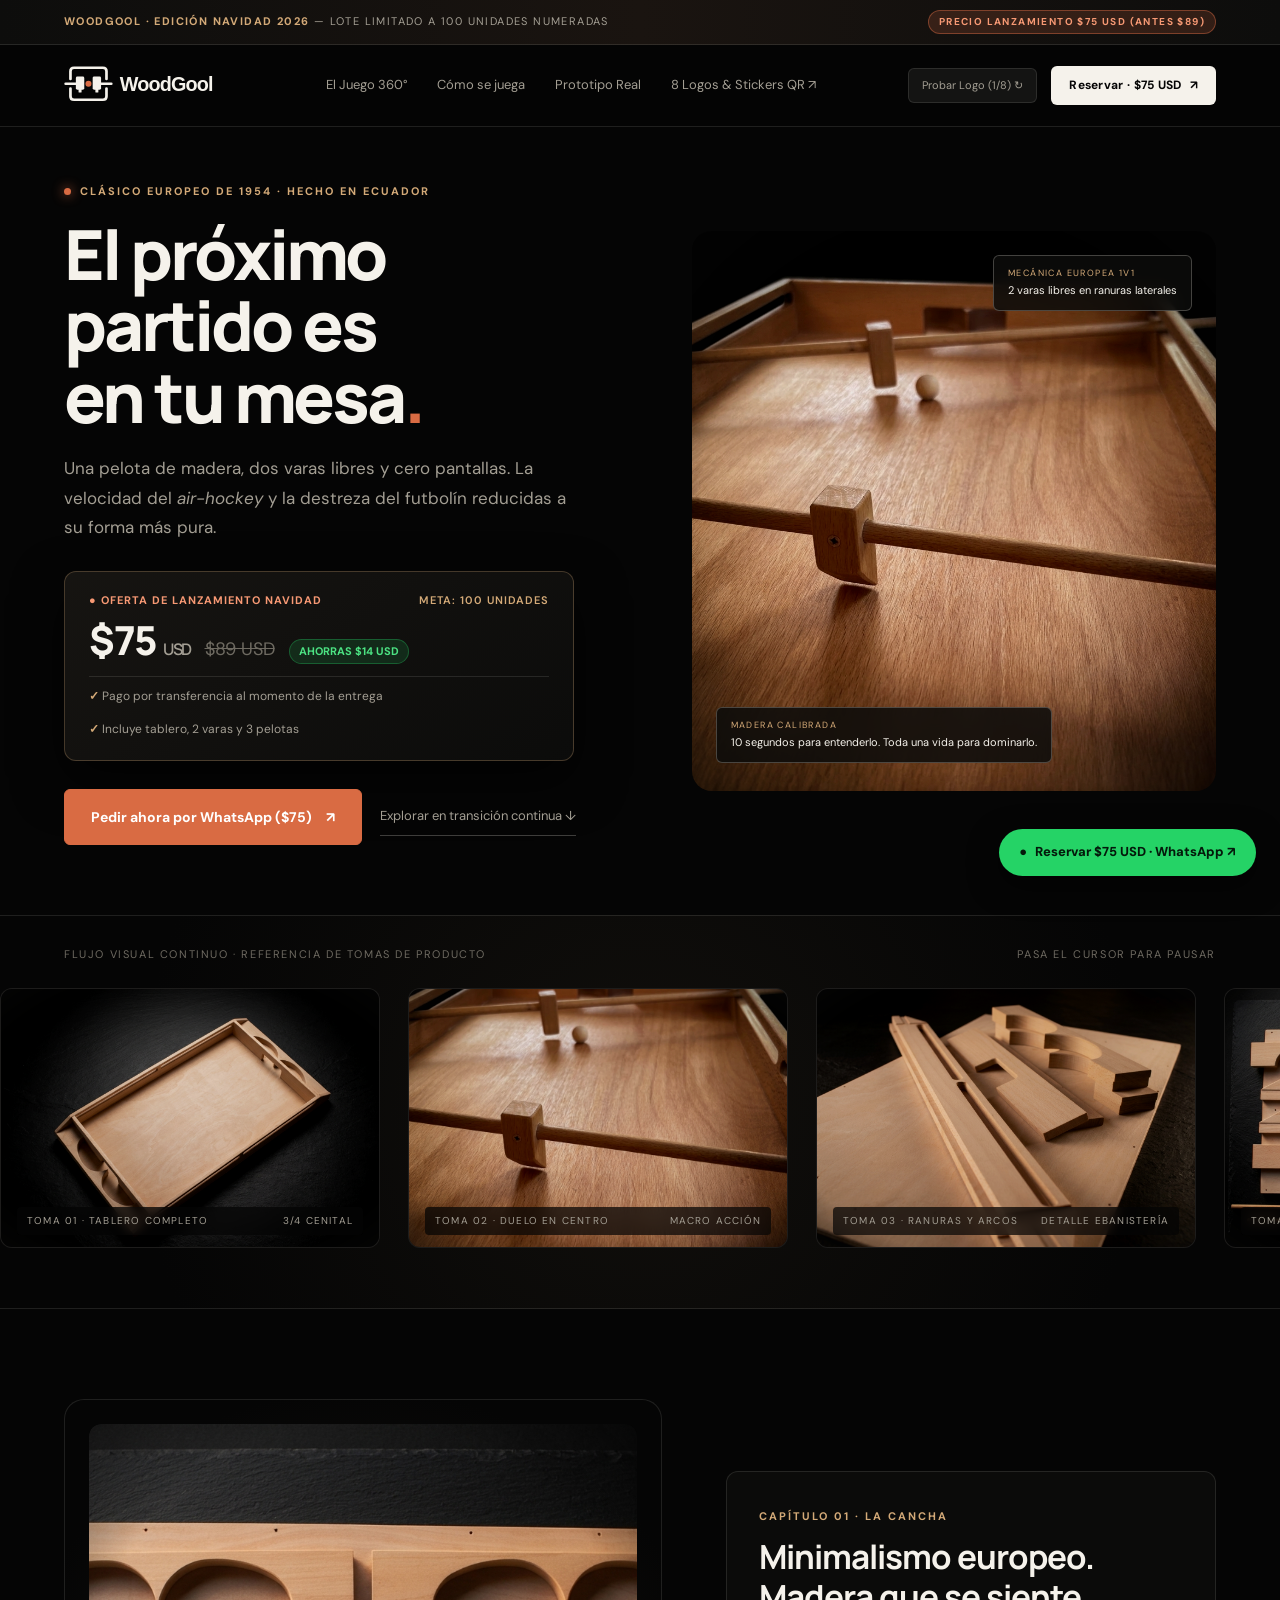
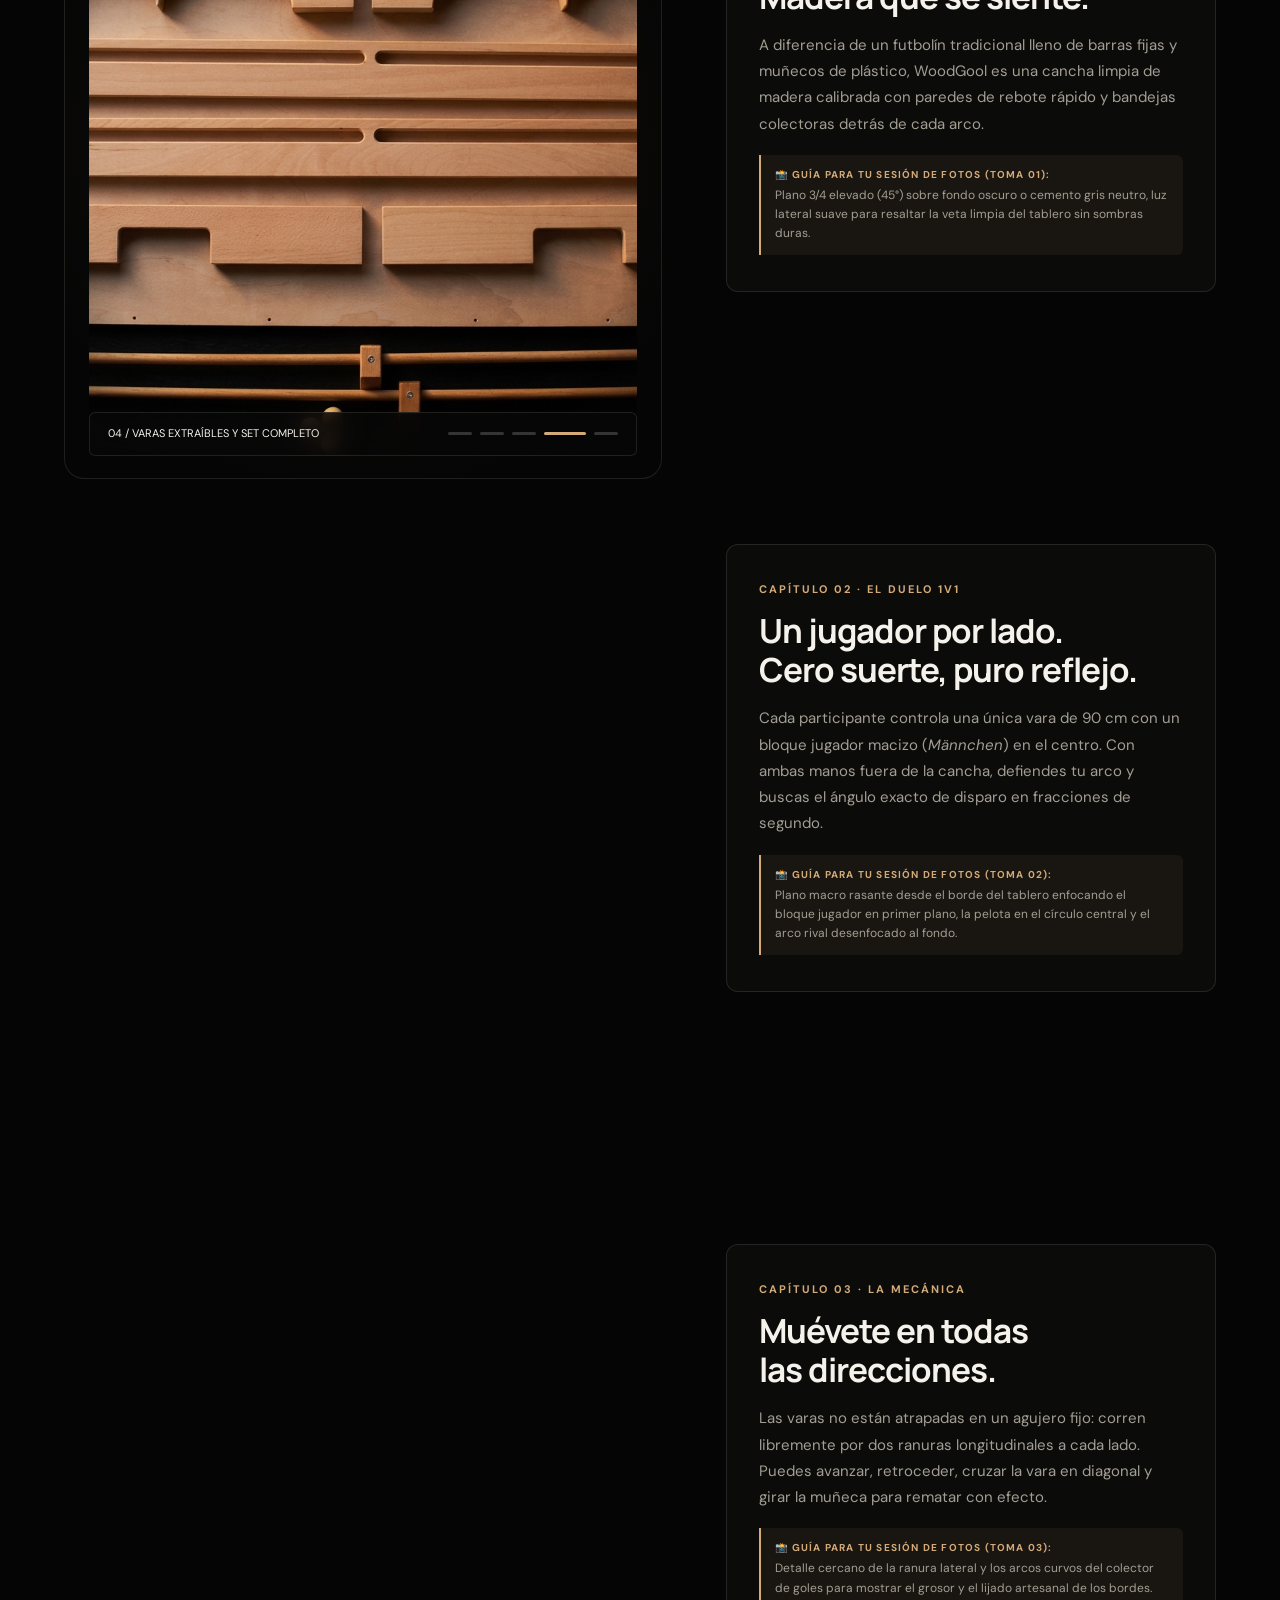
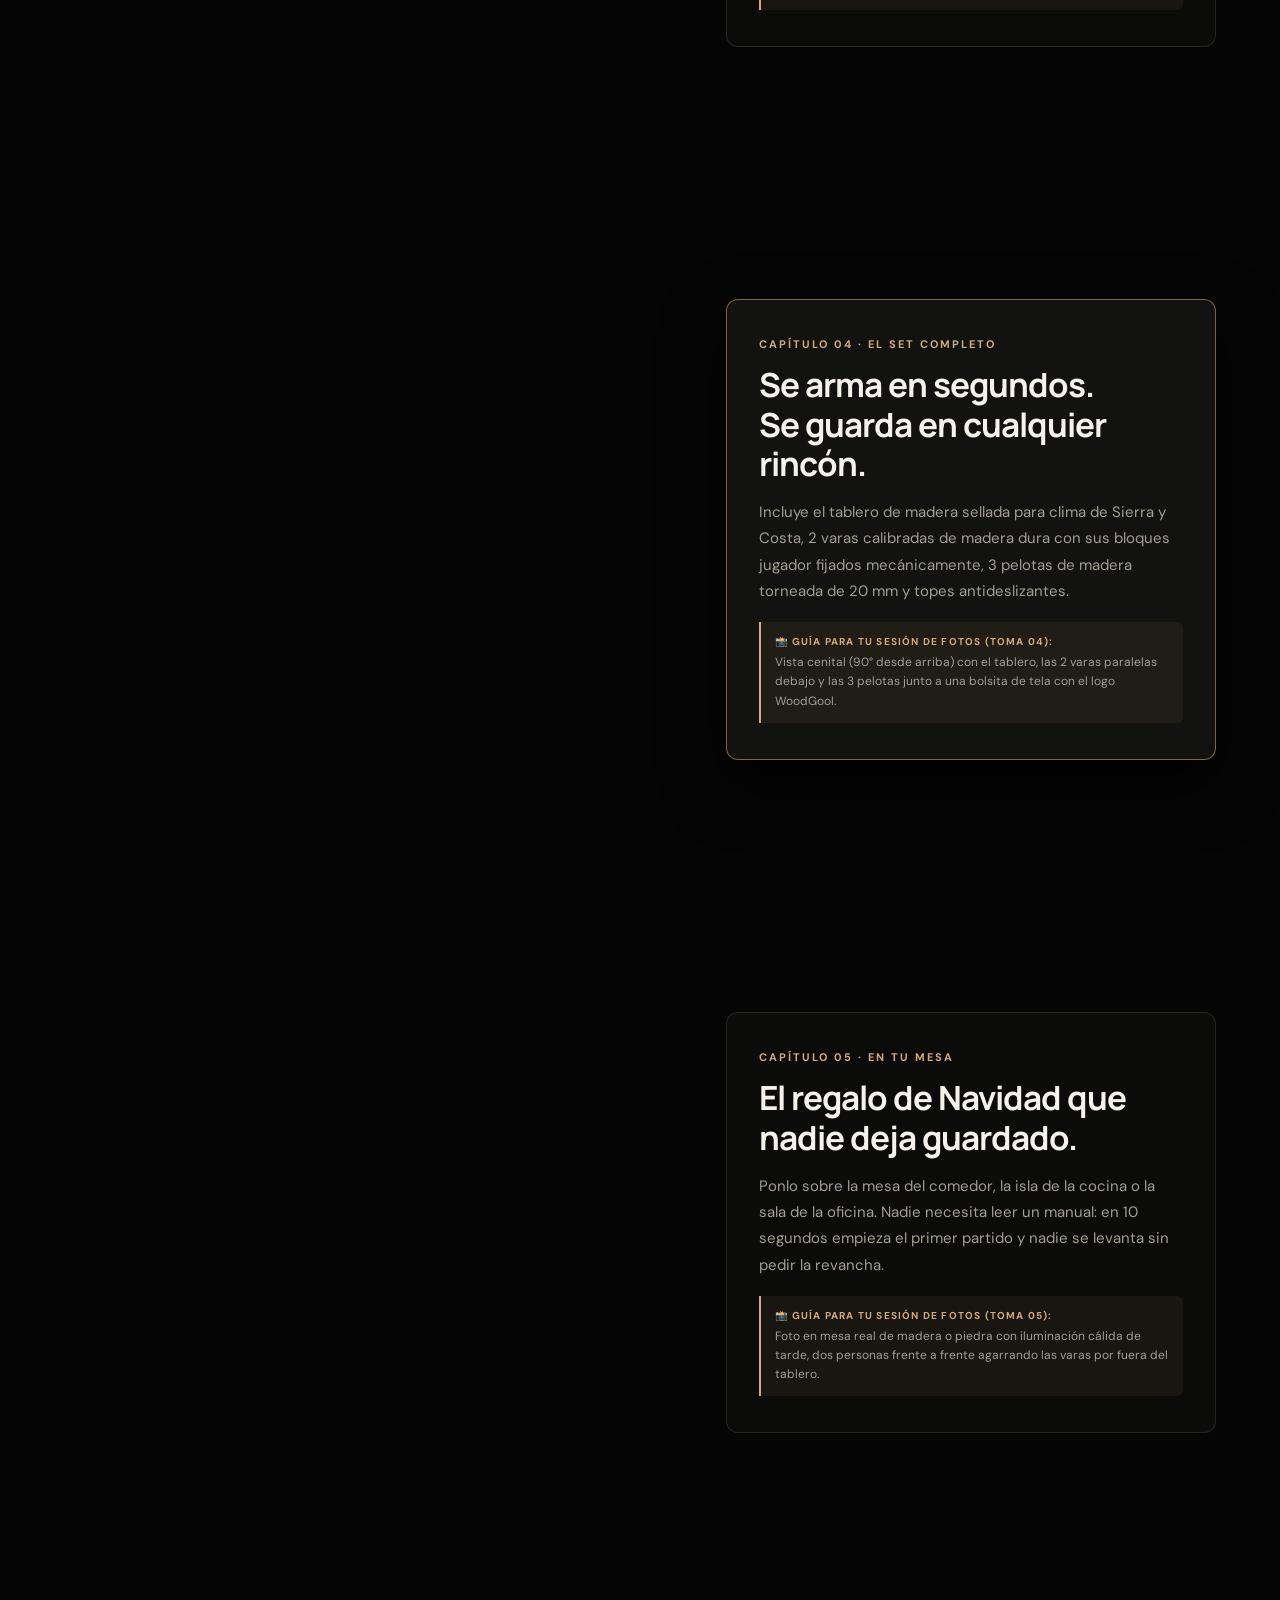
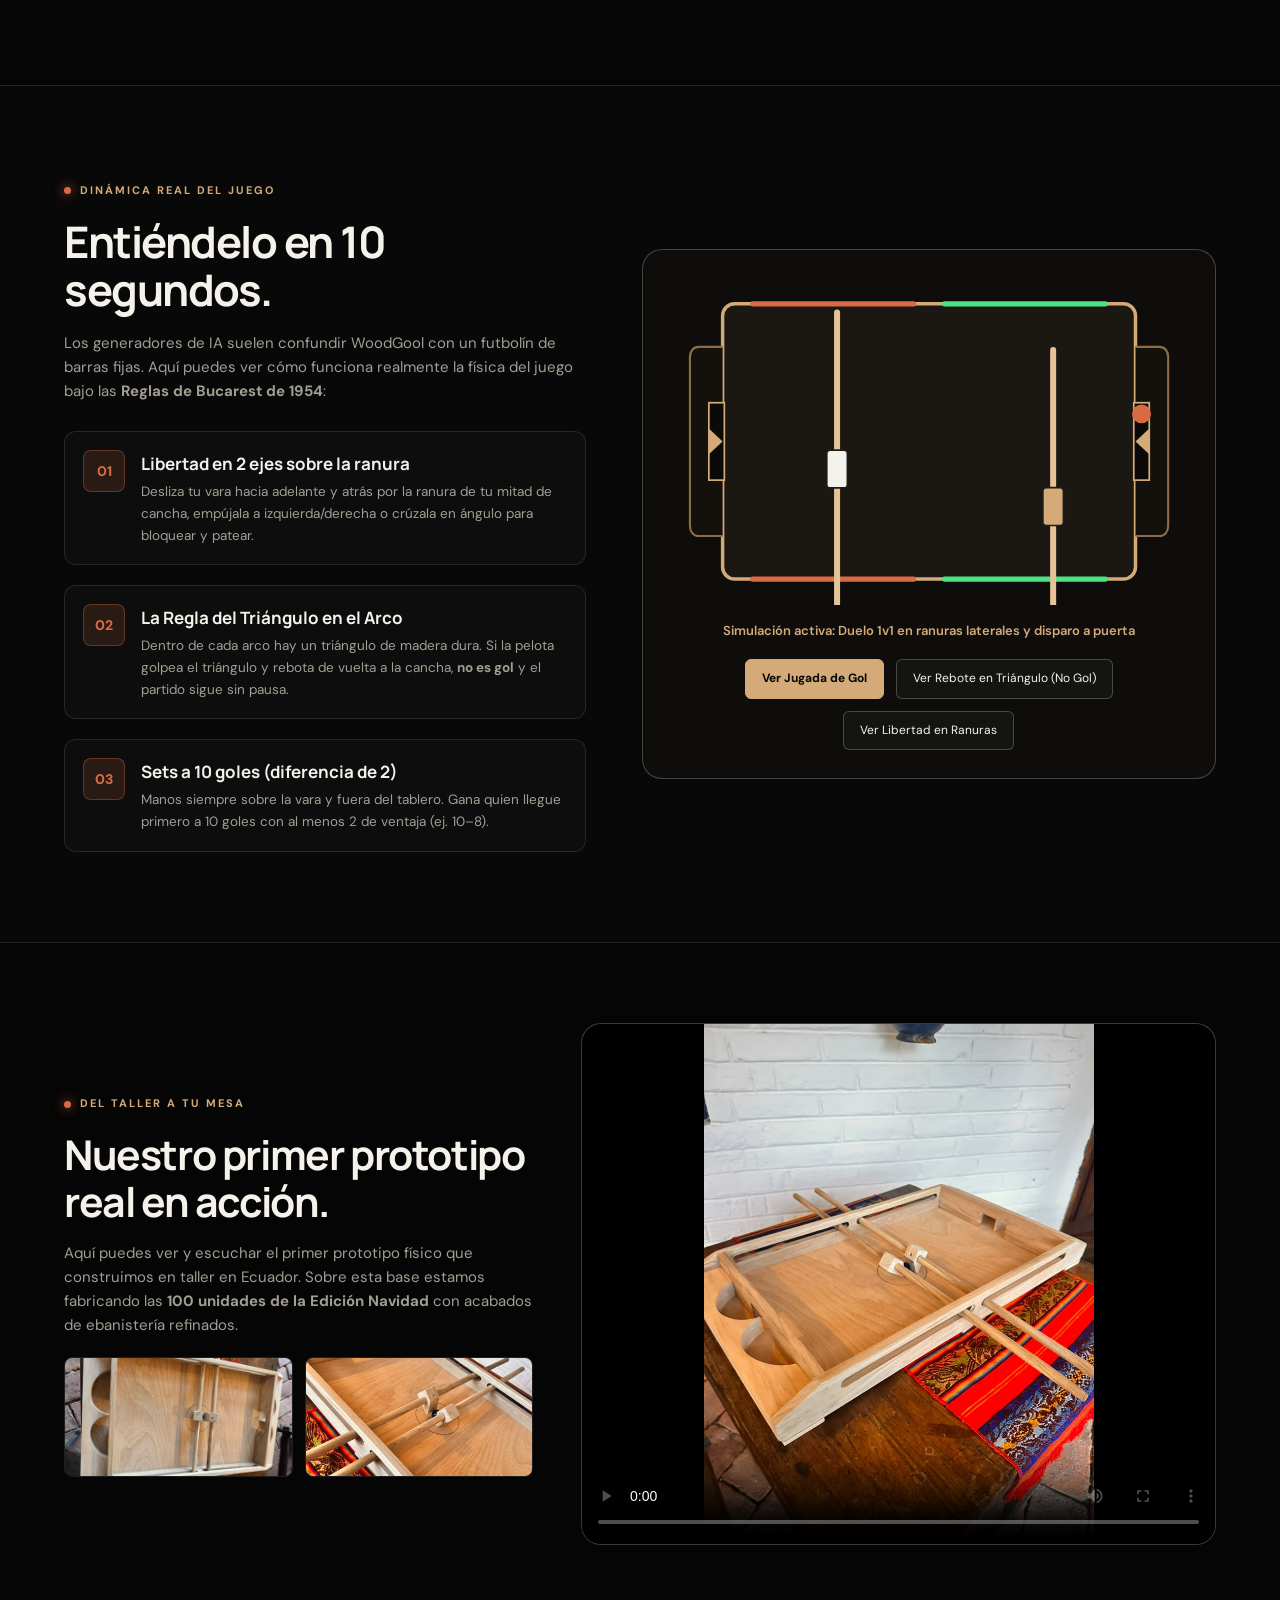
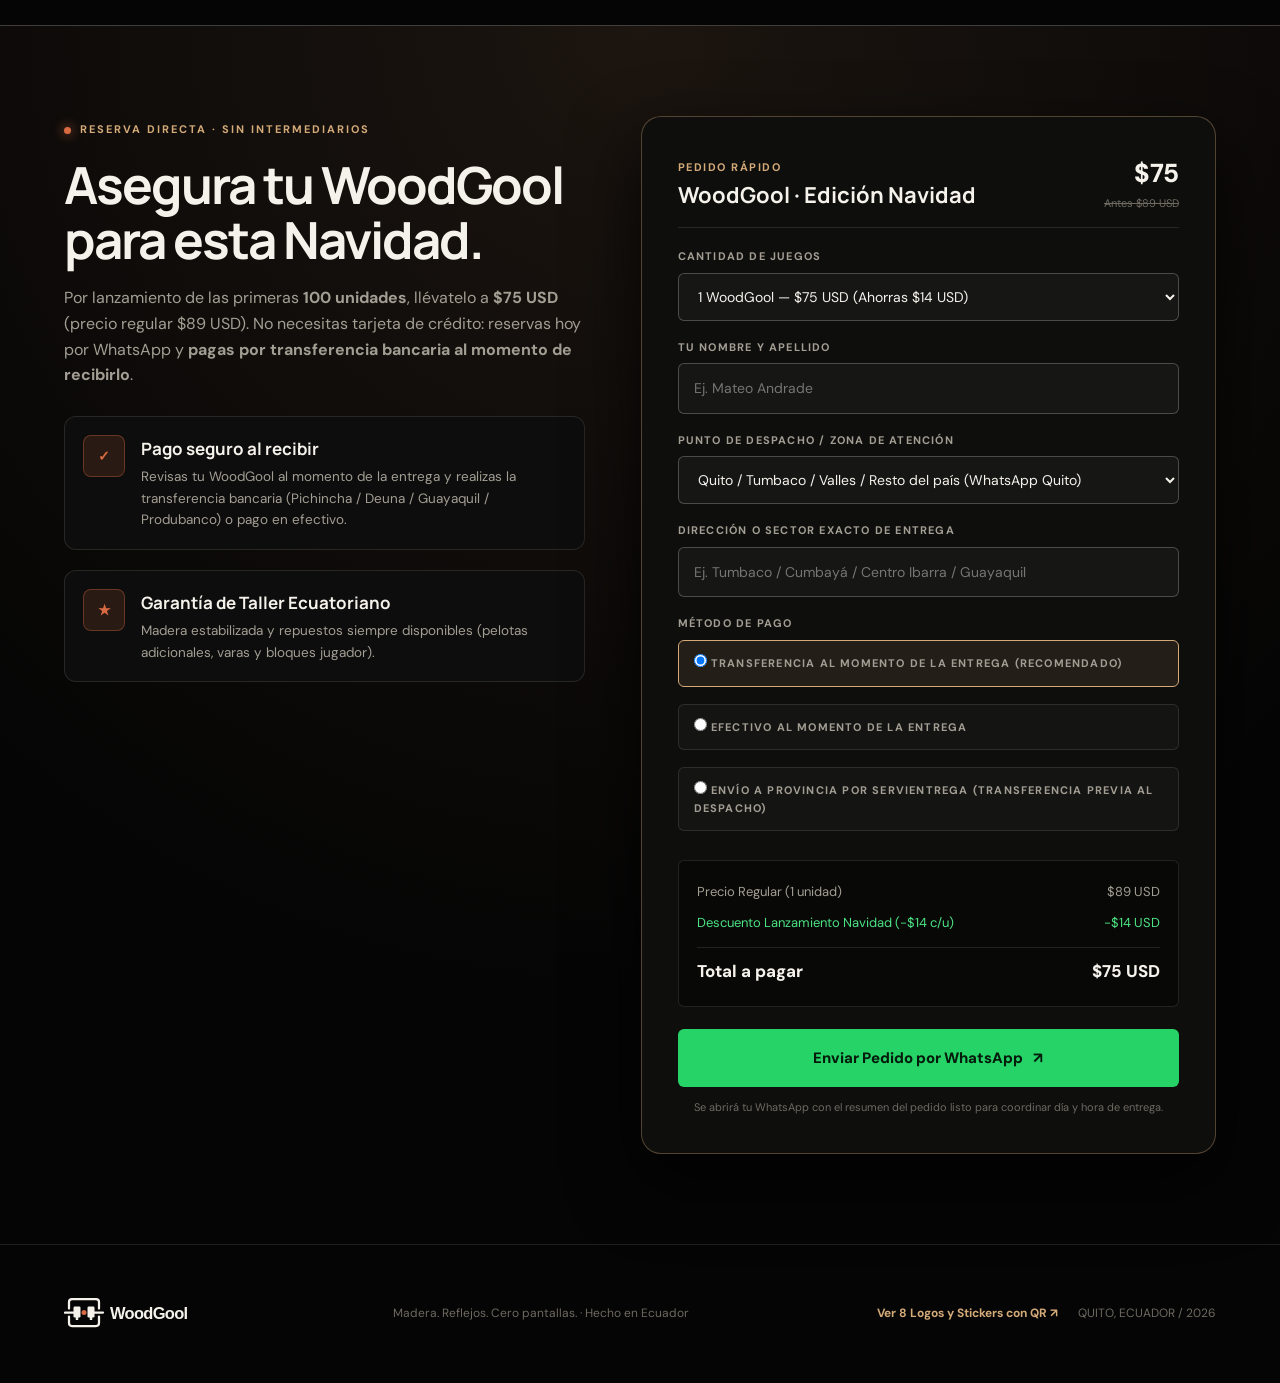
==== index.html @ e186701a "WoodGool dark minimalist launch web + Firefox QR stickers" ====
<!doctype html>
<html lang="es">
<head>
  <meta charset="utf-8">
  <meta name="viewport" content="width=device-width, initial-scale=1">
  <meta name="description" content="WoodGool: clásico europeo de fútbol de mesa 1v1 en madera maciza. Edición Navidad 100 unidades a $75 USD (antes $89). Reserva por WhatsApp y paga por transferencia al recibir.">
  <title>WoodGool — El próximo partido es en tu mesa | Lanzamiento Navidad $75 USD</title>
  <link rel="stylesheet" href="style.css">
  <link rel="stylesheet" href="launch.css">
</head>
<body>

  <!-- BARRA SUPERIOR DE CAMPAÑA -->
  <div class="announcement-bar">
    <span><strong>WOODGOOL · EDICIÓN NAVIDAD 2026</strong> — Lote limitado a 100 unidades numeradas</span>
    <span class="badge-pill">PRECIO LANZAMIENTO $75 USD (ANTES $89)</span>
  </div>

  <!-- HEADER MINIMALISTA FONDO NEGRO -->
  <header>
    <a class="brand" href="#" aria-label="WoodGool, inicio">
      <img id="header-logo" src="assets/logo.svg" alt="WoodGool">
    </a>
    <nav aria-label="Principal">
      <a href="#transiciones">El Juego 360°</a>
      <a href="#dinamica">Cómo se juega</a>
      <a href="#prototipo">Prototipo Real</a>
      <a href="identidad.html">8 Logos &amp; Stickers QR ↗</a>
    </nav>
    <div class="header-actions">
      <button type="button" class="logo-switcher-btn" id="cycle-logo-btn" title="Probar las 8 opciones de logo en vivo en la web">
        Probar Logo (1/8) ↻
      </button>
      <a class="nav-cta" href="#pedir">Reservar · $75 USD <span>↗</span></a>
      <button class="menu" aria-label="Abrir menú" aria-expanded="false">☰</button>
    </div>
  </header>

  <main>
    <!-- HERO SECTION -->
    <section class="hero">
      <div class="hero-copy">
        <p class="eyebrow"><span class="dot"></span> CLÁSICO EUROPEO DE 1954 · HECHO EN ECUADOR</p>
        <h1>El próximo<br>partido es<br>en tu mesa<span class="accent">.</span></h1>
        <p class="intro">
          Una pelota de madera, dos varas libres y cero pantallas. La velocidad del <em>air-hockey</em> y la destreza del futbolín reducidas a su forma más pura.
        </p>

        <!-- CAJA DE OFERTA DE LANZAMIENTO -->
        <div class="launch-offer-box">
          <div class="offer-header">
            <span class="offer-tag">● OFERTA DE LANZAMIENTO NAVIDAD</span>
            <span class="stock-counter">META: 100 UNIDADES</span>
          </div>
          <div class="price-row">
            <span class="price-now">$75 <small style="font-size:16px;font-weight:600;color:#A39E93">USD</small></span>
            <span class="price-before">$89 USD</span>
            <span class="price-save">AHORRAS $14 USD</span>
          </div>
          <div class="offer-perks">
            <span>Pago por transferencia al momento de la entrega</span>
            <span>Incluye tablero, 2 varas y 3 pelotas</span>
          </div>
        </div>

        <div class="actions">
          <a class="button" href="#pedir">Pedir ahora por WhatsApp ($75) <span>↗</span></a>
          <a class="text-link" href="#transiciones">Explorar en transición continua <span>↓</span></a>
        </div>
      </div>

      <div class="hero-visual">
        <figure class="dark-blend-frame">
          <img src="assets/juego.jpg" alt="Duelo central en WoodGool: dos bloques jugador sobre varas de madera y pelota central" fetchpriority="high">
          <div class="floating-spec top-right">
            <small>MECÁNICA EUROPEA 1V1</small>
            2 varas libres en ranuras laterales
          </div>
          <div class="floating-spec bottom-left">
            <small>MADERA CALIBRADA</small>
            10 segundos para entenderlo. Toda una vida para dominarlo.
          </div>
        </figure>
      </div>
    </section>

    <!-- CINTA CONTINUA INFINITA (INFINITE SCROLL MARQUEE) -->
    <section class="infinite-stream-section" aria-label="Galería en flujo continuo">
      <div class="stream-header">
        <span>FLUJO VISUAL CONTINUO · REFERENCIA DE TOMAS DE PRODUCTO</span>
        <span>PASA EL CURSOR PARA PAUSAR</span>
      </div>
      <div class="marquee-track" id="marquee-track">
        <!-- Set 1 -->
        <figure class="stream-card">
          <img src="assets/tablero.png" alt="Vista 3/4 del tablero completo">
          <figcaption><span>TOMA 01 · TABLERO COMPLETO</span><span>3/4 CENITAL</span></figcaption>
        </figure>
        <figure class="stream-card">
          <img src="assets/juego.jpg" alt="Primer plano de los bloques jugador y pelota">
          <figcaption><span>TOMA 02 · DUELO EN CENTRO</span><span>MACRO ACCIÓN</span></figcaption>
        </figure>
        <figure class="stream-card">
          <img src="assets/detalle.png" alt="Detalle de ranuras laterales y carpintería">
          <figcaption><span>TOMA 03 · RANURAS Y ARCOS</span><span>DETALLE EBANISTERÍA</span></figcaption>
        </figure>
        <figure class="stream-card">
          <img src="assets/piezas.png" alt="Varas de 90 cm y estructura desmontable">
          <figcaption><span>TOMA 04 · VARAS Y PIEZAS</span><span>FLAT-LAY</span></figcaption>
        </figure>
        <figure class="stream-card">
          <img src="assets/escena-hogar.png" alt="WoodGool sobre mesa de comedor">
          <figcaption><span>TOMA 05 · EN TU MESA</span><span>LIFESTYLE</span></figcaption>
        </figure>
        <figure class="stream-card">
          <img src="assets/prototipo.jpg" alt="Primer prototipo físico fabricado en Ecuador">
          <figcaption><span>TOMA 06 · PROTOTIPO TALLER</span><span>HECHO EN ECUADOR</span></figcaption>
        </figure>
        <!-- Set 2 (Duplicado exacto para loop infinito sin cortes) -->
        <figure class="stream-card" aria-hidden="true">
          <img src="assets/tablero.png" alt="">
          <figcaption><span>TOMA 01 · TABLERO COMPLETO</span><span>3/4 CENITAL</span></figcaption>
        </figure>
        <figure class="stream-card" aria-hidden="true">
          <img src="assets/juego.jpg" alt="">
          <figcaption><span>TOMA 02 · DUELO EN CENTRO</span><span>MACRO ACCIÓN</span></figcaption>
        </figure>
        <figure class="stream-card" aria-hidden="true">
          <img src="assets/detalle.png" alt="">
          <figcaption><span>TOMA 03 · RANURAS Y ARCOS</span><span>DETALLE EBANISTERÍA</span></figcaption>
        </figure>
        <figure class="stream-card" aria-hidden="true">
          <img src="assets/piezas.png" alt="">
          <figcaption><span>TOMA 04 · VARAS Y PIEZAS</span><span>FLAT-LAY</span></figcaption>
        </figure>
        <figure class="stream-card" aria-hidden="true">
          <img src="assets/escena-hogar.png" alt="">
          <figcaption><span>TOMA 05 · EN TU MESA</span><span>LIFESTYLE</span></figcaption>
        </figure>
        <figure class="stream-card" aria-hidden="true">
          <img src="assets/prototipo.jpg" alt="">
          <figcaption><span>TOMA 06 · PROTOTIPO TALLER</span><span>HECHO EN ECUADOR</span></figcaption>
        </figure>
      </div>
    </section>

    <!-- INFINITE TRANSITIONS AL HACER SCROLL (STICKY STAGE + 5 CAPÍTULOS) -->
    <section class="scroll-transitions-wrapper" id="transiciones">
      <div class="sticky-stage">
        <div class="stage-slide active" data-slide="0">
          <img src="assets/tablero.png" alt="Arquitectura completa del tablero WoodGool">
        </div>
        <div class="stage-slide" data-slide="1">
          <img src="assets/juego.jpg" alt="Bloques jugador Männchen y pelota de madera en el círculo central">
        </div>
        <div class="stage-slide" data-slide="2">
          <img src="assets/detalle.png" alt="Detalle de las ranuras laterales y receptor de pelotas">
        </div>
        <div class="stage-slide" data-slide="3">
          <img src="assets/kit-flatlay.png" alt="Despiece completo y accesorios del juego">
        </div>
        <div class="stage-slide" data-slide="4">
          <img src="assets/escena-hogar.png" alt="WoodGool en mesa de comedor lista para jugar">
        </div>

        <div class="stage-hud">
          <span id="stage-caption">01 / ARQUITECTURA DE LA CANCHA</span>
          <div class="stage-dots">
            <span class="stage-dot active" data-dot="0"></span>
            <span class="stage-dot" data-dot="1"></span>
            <span class="stage-dot" data-dot="2"></span>
            <span class="stage-dot" data-dot="3"></span>
            <span class="stage-dot" data-dot="4"></span>
          </div>
        </div>
      </div>

      <div class="scroll-chapters">
        <article class="chapter-card active" data-chapter="0" data-title="01 / ARQUITECTURA DE LA CANCHA">
          <span class="chapter-step">CAPÍTULO 01 · LA CANCHA</span>
          <h2>Minimalismo europeo.<br>Madera que se siente.</h2>
          <p>
            A diferencia de un futbolín tradicional lleno de barras fijas y muñecos de plástico, WoodGool es una cancha limpia de madera calibrada con paredes de rebote rápido y bandejas colectoras detrás de cada arco.
          </p>
          <div class="photo-guide-tip">
            <strong>📸 Guía para tu sesión de fotos (Toma 01):</strong>
            Plano 3/4 elevado (45°) sobre fondo oscuro o cemento gris neutro, luz lateral suave para resaltar la veta limpia del tablero sin sombras duras.
          </div>
        </article>

        <article class="chapter-card" data-chapter="1" data-title="02 / EL BLOQUE JUGADOR (MÄNNCHEN)">
          <span class="chapter-step">CAPÍTULO 02 · EL DUELO 1V1</span>
          <h2>Un jugador por lado.<br>Cero suerte, puro reflejo.</h2>
          <p>
            Cada participante controla una única vara de 90 cm con un bloque jugador macizo (<em>Männchen</em>) en el centro. Con ambas manos fuera de la cancha, defiendes tu arco y buscas el ángulo exacto de disparo en fracciones de segundo.
          </p>
          <div class="photo-guide-tip">
            <strong>📸 Guía para tu sesión de fotos (Toma 02):</strong>
            Plano macro rasante desde el borde del tablero enfocando el bloque jugador en primer plano, la pelota en el círculo central y el arco rival desenfocado al fondo.
          </div>
        </article>

        <article class="chapter-card" data-chapter="2" data-title="03 / RANURAS LATERALES DE LIBERTAD TOTAL">
          <span class="chapter-step">CAPÍTULO 03 · LA MECÁNICA</span>
          <h2>Muévete en todas<br>las direcciones.</h2>
          <p>
            Las varas no están atrapadas en un agujero fijo: corren libremente por dos ranuras longitudinales a cada lado. Puedes avanzar, retroceder, cruzar la vara en diagonal y girar la muñeca para rematar con efecto.
          </p>
          <div class="photo-guide-tip">
            <strong>📸 Guía para tu sesión de fotos (Toma 03):</strong>
            Detalle cercano de la ranura lateral y los arcos curvos del colector de goles para mostrar el grosor y el lijado artesanal de los bordes.
          </div>
        </article>

        <article class="chapter-card" data-chapter="3" data-title="04 / VARAS EXTRAÍBLES Y SET COMPLETO">
          <span class="chapter-step">CAPÍTULO 04 · EL SET COMPLETO</span>
          <h2>Se arma en segundos.<br>Se guarda en cualquier rincón.</h2>
          <p>
            Incluye el tablero de madera sellada para clima de Sierra y Costa, 2 varas calibradas de madera dura con sus bloques jugador fijados mecánicamente, 3 pelotas de madera torneada de 20 mm y topes antideslizantes.
          </p>
          <div class="photo-guide-tip">
            <strong>📸 Guía para tu sesión de fotos (Toma 04):</strong>
            Vista cenital (90° desde arriba) con el tablero, las 2 varas paralelas debajo y las 3 pelotas junto a una bolsita de tela con el logo WoodGool.
          </div>
        </article>

        <article class="chapter-card" data-chapter="4" data-title="05 / EL CENTRO DE LA REUNIÓN">
          <span class="chapter-step">CAPÍTULO 05 · EN TU MESA</span>
          <h2>El regalo de Navidad que<br>nadie deja guardado.</h2>
          <p>
            Ponlo sobre la mesa del comedor, la isla de la cocina o la sala de la oficina. Nadie necesita leer un manual: en 10 segundos empieza el primer partido y nadie se levanta sin pedir la revancha.
          </p>
          <div class="photo-guide-tip">
            <strong>📸 Guía para tu sesión de fotos (Toma 05):</strong>
            Foto en mesa real de madera o piedra con iluminación cálida de tarde, dos personas frente a frente agarrando las varas por fuera del tablero.
          </div>
        </article>
      </div>
    </section>

    <!-- SIMULADOR INTERACTIVO DE LA DINÁMICA REAL (REGLAS DE BUCAREST 1954) -->
    <section class="mechanics-section" id="dinamica">
      <div class="mechanics-container">
        <div>
          <p class="eyebrow"><span class="dot"></span> DINÁMICA REAL DEL JUEGO</p>
          <h2 style="font-size:clamp(30px,3.4vw,46px);letter-spacing:-1.5px;line-height:1.12;margin-bottom:16px;">
            Entiéndelo en 10 segundos.
          </h2>
          <p style="color:var(--ink-secondary);font-size:15px;">
            Los generadores de IA suelen confundir WoodGool con un futbolín de barras fijas. Aquí puedes ver cómo funciona realmente la física del juego bajo las <strong>Reglas de Bucarest de 1954</strong>:
          </p>

          <div class="rules-list">
            <div class="rule-item">
              <div class="rule-num">01</div>
              <div>
                <h3>Libertad en 2 ejes sobre la ranura</h3>
                <p>Desliza tu vara hacia adelante y atrás por la ranura de tu mitad de cancha, empújala a izquierda/derecha o crúzala en ángulo para bloquear y patear.</p>
              </div>
            </div>
            <div class="rule-item">
              <div class="rule-num">02</div>
              <div>
                <h3>La Regla del Triángulo en el Arco</h3>
                <p>Dentro de cada arco hay un triángulo de madera dura. Si la pelota golpea el triángulo y rebota de vuelta a la cancha, <strong>no es gol</strong> y el partido sigue sin pausa.</p>
              </div>
            </div>
            <div class="rule-item">
              <div class="rule-num">03</div>
              <div>
                <h3>Sets a 10 goles (diferencia de 2)</h3>
                <p>Manos siempre sobre la vara y fuera del tablero. Gana quien llegue primero a 10 goles con al menos 2 de ventaja (ej. 10–8).</p>
              </div>
            </div>
          </div>
        </div>

        <!-- TABLERO ANIMADO SVG -->
        <div class="interactive-board-box">
          <svg id="court-sim" viewBox="0 0 600 380" fill="none" xmlns="http://www.w3.org/2000/svg" aria-label="Simulador de dinámica de WoodGool">
            <!-- Fondo del tablero -->
            <rect x="60" y="30" width="480" height="320" rx="14" fill="#1B1712" stroke="#D4AA78" stroke-width="4"/>
            <!-- Bandejas colectoras exteriores -->
            <path d="M60 80H32C26 80 22 85 22 92V288C22 295 26 300 32 300H60" fill="#14110D" stroke="#8C6D46" stroke-width="2.5"/>
            <path d="M540 80H568C574 80 578 85 578 92V288C578 295 574 300 568 300H540" fill="#14110D" stroke="#8C6D46" stroke-width="2.5"/>
            <!-- Cancha limpia de madera sin grabado láser central -->
            <!-- Ranuras laterales (4 ranuras: izq-arriba, der-arriba, izq-abajo, der-abajo) -->
            <line x1="95" y1="30" x2="282" y2="30" stroke="#D96B43" stroke-width="6" stroke-linecap="round"/>
            <line x1="318" y1="30" x2="505" y2="30" stroke="#4CE383" stroke-width="6" stroke-linecap="round"/>
            <line x1="95" y1="350" x2="282" y2="350" stroke="#D96B43" stroke-width="6" stroke-linecap="round"/>
            <line x1="318" y1="350" x2="505" y2="350" stroke="#4CE383" stroke-width="6" stroke-linecap="round"/>
            <!-- Arcos y Triángulos Reglamentarios -->
            <!-- Arco Izquierdo -->
            <rect x="44" y="145" width="18" height="90" fill="#0B0A08" stroke="#D4AA78" stroke-width="2"/>
            <polygon points="44,175 60,190 44,205" fill="#D4AA78"/>
            <!-- Arco Derecho -->
            <rect x="538" y="145" width="18" height="90" fill="#0B0A08" stroke="#D4AA78" stroke-width="2"/>
            <polygon points="556,175 540,190 556,205" fill="#D4AA78"/>

            <!-- Vara y Jugador 1 (Izquierda) -->
            <g id="sim-rod-1" transform="translate(190, 190)">
              <line x1="0" y1="-182" x2="0" y2="182" stroke="#E5C396" stroke-width="7" stroke-linecap="round"/>
              <rect x="-12" y="-22" width="24" height="44" rx="4" fill="#F5F2EB" stroke="#1C1C1B" stroke-width="2"/>
            </g>

            <!-- Vara y Jugador 2 (Derecha) -->
            <g id="sim-rod-2" transform="translate(410, 190)">
              <line x1="0" y1="-182" x2="0" y2="182" stroke="#E5C396" stroke-width="7" stroke-linecap="round"/>
              <rect x="-12" y="-22" width="24" height="44" rx="4" fill="#D4AA78" stroke="#1C1C1B" stroke-width="2"/>
            </g>

            <!-- Pelota -->
            <circle id="sim-ball" cx="300" cy="190" r="11" fill="#D96B43"/>
          </svg>

          <p id="sim-status" style="font-size:13px;color:var(--wood-gold);margin-top:8px;font-weight:600;">
            Simulación activa: Duelo 1v1 en ranuras laterales y disparo a puerta
          </p>

          <div class="board-controls">
            <button type="button" class="board-btn active" data-sim="goal">Ver Jugada de Gol</button>
            <button type="button" class="board-btn" data-sim="triangle">Ver Rebote en Triángulo (No Gol)</button>
            <button type="button" class="board-btn" data-sim="freedom">Ver Libertad en Ranuras</button>
          </div>
        </div>
      </div>
    </section>

    <!-- VIDEO REAL DEL PROTOTIPO EN TALLER -->
    <section class="video-showcase" id="prototipo">
      <div>
        <p class="eyebrow"><span class="dot"></span> DEL TALLER A TU MESA</p>
        <h2 style="font-size:clamp(28px,3.2vw,42px);letter-spacing:-1.4px;line-height:1.15;margin-bottom:16px;">
          Nuestro primer prototipo real en acción.
        </h2>
        <p style="color:var(--ink-secondary);font-size:15px;margin-bottom:20px;">
          Aquí puedes ver y escuchar el primer prototipo físico que construimos en taller en Ecuador. Sobre esta base estamos fabricando las <strong>100 unidades de la Edición Navidad</strong> con acabados de ebanistería refinados.
        </p>
        <div style="display:grid;grid-template-columns:1fr 1fr;gap:12px;margin-top:18px;">
          <img src="assets/prototipo-cenital.jpg" alt="Vista superior del prototipo real" style="border-radius:8px;height:120px;width:100%;object-fit:cover;border:1px solid var(--line);">
          <img src="assets/prototipo-detalle.jpg" alt="Detalle de las varas y bloques del prototipo real" style="border-radius:8px;height:120px;width:100%;object-fit:cover;border:1px solid var(--line);">
        </div>
      </div>
      <div class="video-frame">
        <video controls playsinline preload="metadata" poster="assets/prototipo.jpg" aria-label="Video real del prototipo WoodGool">
          <source src="assets/prototipo.mp4" type="video/mp4">
          Tu navegador no puede mostrar este video.
        </video>
      </div>
    </section>

    <!-- CONECTOR DE VENTA RÁPIDA (WHATSAPP + TRANSFERENCIA AL MOMENTO DE LA ENTREGA) -->
    <section class="checkout-section" id="pedir">
      <div class="checkout-grid">
        <div>
          <p class="eyebrow"><span class="dot"></span> RESERVA DIRECTA · SIN INTERMEDIARIOS</p>
          <h2 style="font-size:clamp(34px,4vw,54px);letter-spacing:-2px;line-height:1.08;margin-bottom:18px;">
            Asegura tu WoodGool para esta Navidad.
          </h2>
          <p style="color:var(--ink-secondary);font-size:16px;margin-bottom:28px;">
            Por lanzamiento de las primeras <strong>100 unidades</strong>, llévatelo a <strong>$75 USD</strong> (precio regular $89 USD). No necesitas tarjeta de crédito: reservas hoy por WhatsApp y <strong>pagas por transferencia bancaria al momento de recibirlo</strong>.
          </p>

          <div class="rules-list" style="margin-top:0;">
            <div class="rule-item">
              <div class="rule-num">✓</div>
              <div>
                <h3>Pago seguro al recibir</h3>
                <p>Revisas tu WoodGool al momento de la entrega y realizas la transferencia bancaria (Pichincha / Deuna / Guayaquil / Produbanco) o pago en efectivo.</p>
              </div>
            </div>
            <div class="rule-item">
              <div class="rule-num">★</div>
              <div>
                <h3>Garantía de Taller Ecuatoriano</h3>
                <p>Madera estabilizada y repuestos siempre disponibles (pelotas adicionales, varas y bloques jugador).</p>
              </div>
            </div>
          </div>
        </div>

        <!-- FORMULARIO CONECTOR A WHATSAPP -->
        <div class="order-card">
          <div style="display:flex;justify-content:space-between;align-items:center;margin-bottom:20px;padding-bottom:14px;border-bottom:1px solid var(--line);">
            <div>
              <span style="font-size:11px;letter-spacing:1.5px;color:var(--wood-gold);font-weight:700;text-transform:uppercase;">PEDIDO RÁPIDO</span>
              <h3 style="font-size:22px;">WoodGool · Edición Navidad</h3>
            </div>
            <div style="text-align:right;">
              <span style="font-size:26px;font-weight:800;color:var(--ink);">$75</span>
              <small style="display:block;font-size:11px;color:var(--ink-muted);text-decoration:line-through;">Antes $89 USD</small>
            </div>
          </div>

          <form id="quick-order-form">
            <div class="form-group">
              <label for="order-qty">Cantidad de juegos</label>
              <select id="order-qty" class="form-control">
                <option value="1">1 WoodGool — $75 USD (Ahorras $14 USD)</option>
                <option value="2">2 WoodGool — $150 USD (Ahorras $28 USD)</option>
                <option value="3">3 WoodGool — $225 USD (Ahorras $42 USD)</option>
                <option value="5">5 WoodGool (Regalo Familia / Empresa) — $375 USD</option>
              </select>
            </div>

            <div class="form-group">
              <label for="order-name">Tu Nombre y Apellido</label>
              <input type="text" id="order-name" class="form-control" placeholder="Ej. Mateo Andrade" required>
            </div>

            <div class="form-group">
              <label for="order-hub">Punto de Despacho / Zona de Atención</label>
              <select id="order-hub" class="form-control">
                <option value="593980873462">Quito / Tumbaco / Valles / Resto del país (WhatsApp Quito)</option>
                <option value="593989347024">Ibarra / Imbabura / Otavalo / Zona Norte (WhatsApp Ibarra)</option>
              </select>
            </div>

            <div class="form-group">
              <label for="order-city">Dirección o Sector Exacto de Entrega</label>
              <input type="text" id="order-city" class="form-control" placeholder="Ej. Tumbaco / Cumbayá / Centro Ibarra / Guayaquil" required>
            </div>

            <div class="form-group">
              <label>Método de Pago</label>
              <div class="payment-pills">
                <label class="payment-option">
                  <input type="radio" name="paymentMethod" value="Transferencia bancaria al momento de la entrega" checked>
                  <span><strong>Transferencia al momento de la entrega</strong> (Recomendado)</span>
                </label>
                <label class="payment-option">
                  <input type="radio" name="paymentMethod" value="Efectivo al momento de la entrega">
                  <span>Efectivo al momento de la entrega</span>
                </label>
                <label class="payment-option">
                  <input type="radio" name="paymentMethod" value="Transferencia por envío nacional (Servientrega)">
                  <span>Envío a provincia por Servientrega (Transferencia previa al despacho)</span>
                </label>
              </div>
            </div>

            <div class="order-summary-box">
              <div class="summary-line">
                <span>Precio Regular (<span id="sum-qty-label">1 unidad</span>)</span>
                <span id="sum-regular">$89 USD</span>
              </div>
              <div class="summary-line discount">
                <span>Descuento Lanzamiento Navidad (-$14 c/u)</span>
                <span id="sum-discount">-$14 USD</span>
              </div>
              <div class="summary-line total">
                <span>Total a pagar</span>
                <span id="sum-total">$75 USD</span>
              </div>
            </div>

            <button type="submit" class="submit-whatsapp-btn">
              <span>Enviar Pedido por WhatsApp</span> <span>↗</span>
            </button>
            <p style="font-size:11px;color:var(--ink-muted);text-align:center;margin-top:12px;">
              Se abrirá tu WhatsApp con el resumen del pedido listo para coordinar día y hora de entrega.
            </p>
          </form>
        </div>
      </div>
    </section>
  </main>

  <footer>
    <a href="#" aria-label="Volver al inicio">
      <img id="footer-logo" src="assets/logo.svg" alt="WoodGool">
    </a>
    <p>Madera. Reflejos. Cero pantallas. · Hecho en Ecuador</p>
    <div style="display:flex;gap:20px;align-items:center;">
      <a href="identidad.html" style="color:var(--wood-gold);font-weight:700;">Ver 8 Logos y Stickers con QR ↗</a>
      <span>QUITO, ECUADOR / 2026</span>
    </div>
  </footer>

  <!-- MODAL PARA CONFIGURAR NÚMERO DE WHATSAPP EN 1 CLIC SI ESTÁ VACÍO -->
  <dialog id="contact-pending" aria-labelledby="pending-title">
    <h2 id="pending-title" style="font-size:24px;margin-bottom:10px;">Activa tu número de WhatsApp</h2>
    <p style="font-size:13.5px;color:var(--ink-secondary);margin-bottom:16px;">
      Ingresa tu número de WhatsApp (con código de país, ej. <strong>593991234567</strong>) para abrir el pedido real ahora mismo y guardarlo en esta vista:
    </p>
    <div class="form-group">
      <label for="quick-wa-number">Número de WhatsApp (solo dígitos)</label>
      <input type="text" id="quick-wa-number" class="form-control" placeholder="593991234567">
    </div>
    <div style="display:flex;gap:12px;margin-top:18px;">
      <button type="button" id="save-wa-btn" class="submit-whatsapp-btn" style="padding:12px 18px;font-size:13px;">
        Guardar y Abrir WhatsApp ↗
      </button>
      <button type="button" class="board-btn close-modal">Cancelar</button>
    </div>
  </dialog>

  <div class="logo-toast" id="logo-toast">Mostrando logo 01</div>

  <script src="config.js"></script>
  <script src="app.js"></script>
</body>
</html>
---- style.css ----
@import url('https://fonts.googleapis.com/css2?family=DM+Sans:ital,opsz,wght@0,9..40,400;0,9..40,500;0,9..40,700;1,9..40,400&family=Manrope:wght@400;500;600;700;800&display=swap');

:root {
  --bg-void: #050505;
  --bg-surface: #0D0D0D;
  --bg-elevated: #141413;
  --bg-glass: rgba(14, 14, 13, 0.82);
  --ink: #F5F2EB;
  --ink-secondary: #A39E93;
  --ink-muted: #6E6A61;
  --line: rgba(245, 242, 235, 0.11);
  --line-strong: rgba(245, 242, 235, 0.24);
  --accent: #D96B43;
  --accent-hover: #E87A52;
  --wood-gold: #D4AA78;
  --whatsapp: #25D366;
  --whatsapp-dark: #1DA851;
  --radius-sm: 6px;
  --radius-md: 12px;
  --radius-lg: 20px;
}

* {
  box-sizing: border-box;
  margin: 0;
  padding: 0;
}

html {
  scroll-behavior: smooth;
  scroll-padding-top: 90px;
  background-color: var(--bg-void);
  color: var(--ink);
}

body {
  background-color: var(--bg-void);
  color: var(--ink);
  font-family: 'DM Sans', -apple-system, BlinkMacSystemFont, sans-serif;
  line-height: 1.6;
  overflow-x: hidden;
  -webkit-font-smoothing: antialiased;
}

h1, h2, h3, h4 {
  font-family: 'Manrope', sans-serif;
  color: var(--ink);
}

a {
  color: inherit;
  text-decoration: none;
}

button, input, select {
  font: inherit;
}

img {
  display: block;
  max-width: 100%;
}

/* BARRA SUPERIOR DE CAMPAÑA NAVIDAD */
.announcement-bar {
  background: linear-gradient(90deg, #0D0D0C 0%, #1A1410 50%, #0D0D0C 100%);
  border-bottom: 1px solid var(--line);
  padding: 10px 5%;
  display: flex;
  justify-content: space-between;
  align-items: center;
  font-size: 11px;
  letter-spacing: 1.4px;
  text-transform: uppercase;
  color: var(--ink-secondary);
}

.announcement-bar strong {
  color: var(--wood-gold);
  font-weight: 700;
}

.announcement-bar .badge-pill {
  background: rgba(217, 107, 67, 0.18);
  border: 1px solid rgba(217, 107, 67, 0.45);
  color: #F79974;
  padding: 3px 10px;
  border-radius: 99px;
  font-weight: 700;
  font-size: 10px;
}

/* HEADER MINIMALISTA FONDO NEGRO */
header {
  position: sticky;
  top: 0;
  z-index: 50;
  height: 82px;
  padding: 0 5%;
  display: flex;
  align-items: center;
  justify-content: space-between;
  background: rgba(5, 5, 5, 0.84);
  backdrop-filter: blur(16px);
  border-bottom: 1px solid var(--line);
}

.brand {
  display: flex;
  align-items: center;
  gap: 14px;
}

.brand img {
  height: 46px;
  width: auto;
  object-fit: contain;
}

nav {
  display: flex;
  align-items: center;
  gap: 30px;
  font-size: 13px;
  color: var(--ink-secondary);
}

nav a {
  transition: color 0.2s ease;
}

nav a:hover {
  color: var(--ink);
}

.header-actions {
  display: flex;
  align-items: center;
  gap: 14px;
}

.logo-switcher-btn {
  background: var(--bg-elevated);
  border: 1px solid var(--line);
  color: var(--ink-secondary);
  padding: 8px 13px;
  border-radius: var(--radius-sm);
  font-size: 11px;
  cursor: pointer;
  transition: all 0.2s;
}

.logo-switcher-btn:hover {
  border-color: var(--wood-gold);
  color: var(--ink);
}

.nav-cta {
  background: var(--ink);
  color: var(--bg-void);
  padding: 10px 18px;
  border-radius: var(--radius-sm);
  font-size: 12px;
  font-weight: 700;
  letter-spacing: 0.3px;
  display: inline-flex;
  align-items: center;
  gap: 8px;
  transition: transform 0.2s, background 0.2s;
}

.nav-cta:hover {
  background: var(--wood-gold);
  transform: translateY(-1px);
}

.menu {
  display: none;
  background: none;
  border: 0;
  color: var(--ink);
  font-size: 24px;
  cursor: pointer;
}

/* HERO SECTION CON FUSIÓN EN NEGRO PURO */
.hero {
  position: relative;
  min-height: calc(100vh - 118px);
  padding: 50px 5% 70px;
  display: grid;
  grid-template-columns: 1.05fr 0.95fr;
  gap: 48px;
  align-items: center;
  max-width: 1440px;
  margin: 0 auto;
}

.eyebrow {
  display: inline-flex;
  align-items: center;
  gap: 9px;
  font-size: 11px;
  letter-spacing: 2px;
  text-transform: uppercase;
  font-weight: 700;
  color: var(--wood-gold);
  margin-bottom: 18px;
}

.eyebrow .dot {
  width: 7px;
  height: 7px;
  border-radius: 50%;
  background: var(--accent);
  box-shadow: 0 0 12px var(--accent);
}

.hero h1 {
  font-size: clamp(44px, 5.4vw, 80px);
  font-weight: 800;
  line-height: 1.03;
  letter-spacing: -3px;
  margin-bottom: 22px;
}

.hero h1 .accent {
  color: var(--accent);
}

.hero .intro {
  font-size: 17px;
  line-height: 1.75;
  color: var(--ink-secondary);
  max-width: 510px;
  margin-bottom: 28px;
}

/* TARJETA DE OFERTA DE LANZAMIENTO ($75 vs $89) */
.launch-offer-box {
  background: linear-gradient(145deg, rgba(24, 22, 19, 0.92), rgba(12, 12, 11, 0.96));
  border: 1px solid rgba(212, 170, 120, 0.28);
  border-radius: var(--radius-md);
  padding: 20px 24px;
  margin-bottom: 28px;
  max-width: 510px;
  box-shadow: 0 20px 50px rgba(0, 0, 0, 0.65);
}

.offer-header {
  display: flex;
  justify-content: space-between;
  align-items: center;
  margin-bottom: 10px;
  font-size: 11px;
  letter-spacing: 1px;
  text-transform: uppercase;
}

.offer-tag {
  color: #F79974;
  font-weight: 700;
}

.stock-counter {
  color: var(--wood-gold);
  font-weight: 600;
}

.price-row {
  display: flex;
  align-items: baseline;
  gap: 14px;
  margin-bottom: 12px;
}

.price-now {
  font-family: 'Manrope', sans-serif;
  font-size: 40px;
  font-weight: 800;
  color: var(--ink);
  letter-spacing: -1.5px;
  line-height: 1;
}

.price-before {
  font-size: 18px;
  color: var(--ink-muted);
  text-decoration: line-through;
}

.price-save {
  background: rgba(37, 211, 102, 0.14);
  color: #4CE383;
  border: 1px solid rgba(37, 211, 102, 0.3);
  font-size: 11px;
  font-weight: 700;
  padding: 3px 9px;
  border-radius: 99px;
}

.offer-perks {
  display: flex;
  flex-wrap: wrap;
  gap: 14px;
  font-size: 12px;
  color: var(--ink-secondary);
  border-top: 1px solid var(--line);
  padding-top: 10px;
}

.offer-perks span::before {
  content: '✓ ';
  color: var(--wood-gold);
  font-weight: 700;
}

.actions {
  display: flex;
  flex-wrap: wrap;
  gap: 18px;
  align-items: center;
}

.button {
  background: var(--accent);
  color: #FFF;
  border: 1px solid var(--accent);
  padding: 16px 26px;
  border-radius: var(--radius-sm);
  font-size: 14px;
  font-weight: 700;
  display: inline-flex;
  align-items: center;
  gap: 14px;
  cursor: pointer;
  transition: all 0.25s ease;
}

.button:hover {
  background: var(--accent-hover);
  transform: translateY(-2px);
  box-shadow: 0 12px 28px rgba(217, 107, 67, 0.3);
}

.button.whatsapp-btn {
  background: var(--ink);
  color: var(--bg-void);
  border-color: var(--ink);
}

.button.whatsapp-btn:hover {
  background: var(--wood-gold);
  border-color: var(--wood-gold);
  box-shadow: 0 12px 28px rgba(212, 170, 120, 0.25);
}

.text-link {
  font-size: 13px;
  color: var(--ink-secondary);
  border-bottom: 1px solid var(--line-strong);
  padding: 8px 0;
  transition: color 0.2s, border-color 0.2s;
}

.text-link:hover {
  color: var(--ink);
  border-color: var(--ink);
}

/* IMAGEN HERO INTEGRADA EN NEGRO (SIN BORDES DUROS) */
.hero-visual {
  position: relative;
  display: flex;
  align-items: center;
  justify-content: center;
}

.dark-blend-frame {
  position: relative;
  width: 100%;
  border-radius: var(--radius-lg);
  overflow: hidden;
  background: #050505;
}

.dark-blend-frame img {
  width: 100%;
  height: 560px;
  object-fit: cover;
  filter: contrast(1.06) brightness(0.92);
  -webkit-mask-image: radial-gradient(ellipse 88% 84% at 50% 50%, #000 55%, transparent 100%);
  mask-image: radial-gradient(ellipse 88% 84% at 50% 50%, #000 55%, transparent 100%);
  transition: transform 0.8s cubic-bezier(0.16, 1, 0.3, 1);
}

.dark-blend-frame:hover img {
  transform: scale(1.03);
}

.floating-spec {
  position: absolute;
  background: rgba(12, 12, 11, 0.86);
  backdrop-filter: blur(10px);
  border: 1px solid var(--line-strong);
  padding: 10px 14px;
  border-radius: var(--radius-sm);
  font-size: 11px;
  color: var(--ink);
  pointer-events: none;
}

.floating-spec.top-right {
  top: 24px;
  right: 24px;
}

.floating-spec.bottom-left {
  bottom: 28px;
  left: 24px;
}

.floating-spec small {
  display: block;
  color: var(--wood-gold);
  font-size: 9px;
  letter-spacing: 1.4px;
  text-transform: uppercase;
  margin-bottom: 2px;
}

/* CINTA INFINITA (INFINITE MARQUEE STREAM) */
.infinite-stream-section {
  padding: 30px 0 60px;
  border-top: 1px solid var(--line);
  border-bottom: 1px solid var(--line);
  background: radial-gradient(circle at 50% 50%, #110F0C 0%, #050505 75%);
  overflow: hidden;
}

.stream-header {
  max-width: 1440px;
  margin: 0 auto 24px;
  padding: 0 5%;
  display: flex;
  justify-content: space-between;
  align-items: center;
  font-size: 11px;
  letter-spacing: 1.6px;
  text-transform: uppercase;
  color: var(--ink-muted);
}

.marquee-track {
  display: flex;
  width: max-content;
  gap: 28px;
  animation: infiniteScroll 42s linear infinite;
}

.marquee-track:hover {
  animation-play-state: paused;
}

@keyframes infiniteScroll {
  0% { transform: translateX(0); }
  100% { transform: translateX(-50%); }
}

.stream-card {
  position: relative;
  width: 380px;
  height: 260px;
  border-radius: var(--radius-md);
  overflow: hidden;
  background: #0A0A09;
  border: 1px solid rgba(245, 242, 235, 0.08);
  flex-shrink: 0;
}

.stream-card img {
  width: 100%;
  height: 100%;
  object-fit: cover;
  filter: brightness(0.88) contrast(1.06);
  -webkit-mask-image: radial-gradient(ellipse 92% 90% at 50% 50%, #000 62%, transparent 100%);
  mask-image: radial-gradient(ellipse 92% 90% at 50% 50%, #000 62%, transparent 100%);
  transition: transform 0.5s ease, filter 0.5s ease;
}

.stream-card:hover img {
  transform: scale(1.06);
  filter: brightness(1) contrast(1.08);
}

.stream-card figcaption {
  position: absolute;
  bottom: 12px;
  left: 16px;
  right: 16px;
  display: flex;
  justify-content: space-between;
  font-size: 10px;
  letter-spacing: 1.2px;
  text-transform: uppercase;
  color: var(--ink-secondary);
  background: rgba(5, 5, 5, 0.72);
  backdrop-filter: blur(6px);
  padding: 6px 10px;
  border-radius: 4px;
}

/* SECCIÓN DE TRANSICIONES INFINITAS AL HACER SCROLL (STICKY MORPH STAGE) */
.scroll-transitions-wrapper {
  position: relative;
  max-width: 1440px;
  margin: 0 auto;
  padding: 90px 5%;
  display: grid;
  grid-template-columns: 1.1fr 0.9fr;
  gap: 64px;
  align-items: start;
}

.sticky-stage {
  position: sticky;
  top: 115px;
  height: 76vh;
  min-height: 500px;
  max-height: 680px;
  border-radius: var(--radius-lg);
  background: radial-gradient(circle at 50% 50%, #171410 0%, #050505 78%);
  border: 1px solid var(--line);
  overflow: hidden;
  display: flex;
  align-items: center;
  justify-content: center;
}

.stage-slide {
  position: absolute;
  inset: 0;
  opacity: 0;
  transform: scale(1.08);
  filter: blur(8px);
  transition: opacity 0.85s cubic-bezier(0.22, 1, 0.36, 1),
              transform 0.95s cubic-bezier(0.22, 1, 0.36, 1),
              filter 0.85s cubic-bezier(0.22, 1, 0.36, 1);
  display: flex;
  align-items: center;
  justify-content: center;
  padding: 24px;
}

.stage-slide.active {
  opacity: 1;
  transform: scale(1);
  filter: blur(0);
  z-index: 2;
}

.stage-slide img {
  width: 100%;
  height: 100%;
  object-fit: cover;
  border-radius: var(--radius-md);
  -webkit-mask-image: radial-gradient(ellipse 90% 88% at 50% 50%, #000 58%, transparent 100%);
  mask-image: radial-gradient(ellipse 90% 88% at 50% 50%, #000 58%, transparent 100%);
}

.stage-hud {
  position: absolute;
  bottom: 22px;
  left: 24px;
  right: 24px;
  z-index: 5;
  display: flex;
  justify-content: space-between;
  align-items: center;
  background: rgba(8, 8, 8, 0.82);
  backdrop-filter: blur(12px);
  border: 1px solid var(--line);
  padding: 12px 18px;
  border-radius: var(--radius-sm);
  font-size: 11px;
}

.stage-dots {
  display: flex;
  gap: 8px;
}

.stage-dot {
  width: 24px;
  height: 3px;
  background: rgba(245, 242, 235, 0.2);
  border-radius: 2px;
  transition: background 0.3s, width 0.3s;
}

.stage-dot.active {
  width: 42px;
  background: var(--wood-gold);
}

.scroll-chapters {
  display: flex;
  flex-direction: column;
  gap: 28vh;
  padding: 8vh 0 18vh;
}

.chapter-card {
  background: rgba(14, 14, 13, 0.72);
  border: 1px solid var(--line);
  border-radius: var(--radius-md);
  padding: 36px 32px;
  transition: border-color 0.4s, background 0.4s, transform 0.4s;
}

.chapter-card.active {
  border-color: rgba(212, 170, 120, 0.55);
  background: rgba(20, 19, 17, 0.95);
  box-shadow: 0 24px 60px rgba(0, 0, 0, 0.7);
}

.chapter-step {
  font-size: 11px;
  letter-spacing: 2px;
  text-transform: uppercase;
  color: var(--wood-gold);
  font-weight: 700;
  margin-bottom: 12px;
  display: block;
}

.chapter-card h2 {
  font-size: clamp(26px, 2.6vw, 38px);
  font-weight: 700;
  letter-spacing: -1px;
  line-height: 1.18;
  margin-bottom: 16px;
}

.chapter-card p {
  color: var(--ink-secondary);
  font-size: 15px;
  line-height: 1.75;
  margin-bottom: 18px;
}

.photo-guide-tip {
  margin-top: 16px;
  padding: 12px 14px;
  background: rgba(212, 170, 120, 0.07);
  border-left: 2px solid var(--wood-gold);
  font-size: 12px;
  color: var(--ink-secondary);
  border-radius: 0 6px 6px 0;
}

.photo-guide-tip strong {
  color: var(--wood-gold);
  display: block;
  font-size: 10px;
  letter-spacing: 1.2px;
  text-transform: uppercase;
  margin-bottom: 3px;
}

/* DINÁMICA INTERACTIVA FIEL (SIMULADOR CANCHA SVG) */
.mechanics-section {
  padding: 90px 5%;
  border-top: 1px solid var(--line);
  background: #080808;
}

.mechanics-container {
  max-width: 1280px;
  margin: 0 auto;
  display: grid;
  grid-template-columns: 1fr 1.1fr;
  gap: 56px;
  align-items: center;
}

.interactive-board-box {
  background: #0E0D0B;
  border: 1px solid var(--line-strong);
  border-radius: var(--radius-lg);
  padding: 28px;
  text-align: center;
}

.interactive-board-box svg {
  width: 100%;
  height: auto;
  max-height: 360px;
}

.board-controls {
  display: flex;
  justify-content: center;
  gap: 12px;
  margin-top: 18px;
  flex-wrap: wrap;
}

.board-btn {
  background: var(--bg-elevated);
  color: var(--ink);
  border: 1px solid var(--line-strong);
  padding: 9px 16px;
  border-radius: var(--radius-sm);
  font-size: 12px;
  cursor: pointer;
  transition: all 0.2s;
}

.board-btn:hover, .board-btn.active {
  background: var(--wood-gold);
  color: var(--bg-void);
  border-color: var(--wood-gold);
  font-weight: 700;
}

.rules-list {
  display: grid;
  gap: 20px;
  margin-top: 28px;
}

.rule-item {
  display: grid;
  grid-template-columns: 42px 1fr;
  gap: 16px;
  padding: 18px;
  background: var(--bg-surface);
  border: 1px solid var(--line);
  border-radius: var(--radius-md);
}

.rule-num {
  width: 42px;
  height: 42px;
  border-radius: 8px;
  background: rgba(217, 107, 67, 0.14);
  border: 1px solid rgba(217, 107, 67, 0.35);
  color: var(--accent);
  display: grid;
  place-items: center;
  font-weight: 800;
  font-size: 14px;
}

.rule-item h3 {
  font-size: 17px;
  margin-bottom: 4px;
}

.rule-item p {
  font-size: 13.5px;
  color: var(--ink-secondary);
}

/* VIDEO DEL PROTOTIPO REAL */
.video-showcase {
  max-width: 1280px;
  margin: 0 auto;
  padding: 80px 5%;
  display: grid;
  grid-template-columns: 0.85fr 1.15fr;
  gap: 48px;
  align-items: center;
  border-top: 1px solid var(--line);
}

.video-frame {
  position: relative;
  border-radius: var(--radius-lg);
  overflow: hidden;
  border: 1px solid var(--line-strong);
  background: #000;
}

.video-frame video {
  width: 100%;
  max-height: 520px;
  display: block;
}

/* CONECTOR DE VENTA RÁPIDA (WHATSAPP + TRANSFERENCIA A LA ENTREGA) */
.checkout-section {
  padding: 90px 5%;
  background: radial-gradient(circle at 50% 0%, #1C1510 0%, #050505 70%);
  border-top: 1px solid var(--line-strong);
}

.checkout-grid {
  max-width: 1180px;
  margin: 0 auto;
  display: grid;
  grid-template-columns: 0.95fr 1.05fr;
  gap: 56px;
  align-items: start;
}

.order-card {
  background: #0E0E0D;
  border: 1px solid rgba(212, 170, 120, 0.35);
  border-radius: var(--radius-lg);
  padding: 36px;
  box-shadow: 0 28px 70px rgba(0, 0, 0, 0.8);
}

.form-group {
  margin-bottom: 18px;
}

.form-group label {
  display: block;
  font-size: 11px;
  letter-spacing: 1.2px;
  text-transform: uppercase;
  color: var(--ink-secondary);
  margin-bottom: 7px;
  font-weight: 700;
}

.form-control {
  width: 100%;
  background: #161615;
  border: 1px solid var(--line-strong);
  color: var(--ink);
  padding: 13px 15px;
  border-radius: var(--radius-sm);
  font-size: 14px;
  transition: border-color 0.2s;
}

.form-control:focus {
  outline: none;
  border-color: var(--wood-gold);
}

.payment-pills {
  display: grid;
  gap: 10px;
}

.payment-option {
  display: flex;
  align-items: center;
  gap: 12px;
  padding: 13px 15px;
  background: #141413;
  border: 1px solid var(--line);
  border-radius: var(--radius-sm);
  cursor: pointer;
  font-size: 13.5px;
  transition: all 0.2s;
}

.payment-option:has(input:checked) {
  border-color: var(--wood-gold);
  background: rgba(212, 170, 120, 0.1);
}

.order-summary-box {
  background: #080807;
  border: 1px solid var(--line);
  border-radius: var(--radius-sm);
  padding: 16px 18px;
  margin: 22px 0;
  font-size: 13px;
}

.summary-line {
  display: flex;
  justify-content: space-between;
  padding: 5px 0;
  color: var(--ink-secondary);
}

.summary-line.discount {
  color: #4CE383;
}

.summary-line.total {
  border-top: 1px solid var(--line);
  margin-top: 8px;
  padding-top: 10px;
  font-size: 17px;
  font-weight: 800;
  color: var(--ink);
}

.submit-whatsapp-btn {
  width: 100%;
  background: var(--whatsapp);
  color: #051B0C;
  border: none;
  padding: 17px 24px;
  border-radius: var(--radius-sm);
  font-size: 15px;
  font-weight: 800;
  cursor: pointer;
  display: flex;
  align-items: center;
  justify-content: center;
  gap: 10px;
  transition: all 0.2s;
}

.submit-whatsapp-btn:hover {
  background: #32E272;
  transform: translateY(-2px);
  box-shadow: 0 12px 30px rgba(37, 211, 102, 0.28);
}

/* FOOTER */
footer {
  padding: 50px 5%;
  border-top: 1px solid var(--line);
  display: flex;
  justify-content: space-between;
  align-items: center;
  flex-wrap: wrap;
  gap: 24px;
  font-size: 12px;
  color: var(--ink-muted);
}

footer img {
  height: 38px;
  width: auto;
}

/* BOTÓN FLOTANTE DE WHATSAPP */
.whatsapp-float {
  position: fixed;
  bottom: 24px;
  right: 24px;
  z-index: 45;
  background: var(--whatsapp);
  color: #04190B;
  font-weight: 800;
  font-size: 13px;
  padding: 13px 20px;
  border-radius: 99px;
  box-shadow: 0 10px 30px rgba(0, 0, 0, 0.6);
  display: flex;
  align-items: center;
  gap: 8px;
  transition: transform 0.2s;
}

.whatsapp-float:hover {
  transform: scale(1.05);
}

/* MODAL CONFIGURACIÓN RÁPIDA WHATSAPP / QR */
dialog {
  background: #121211;
  color: var(--ink);
  border: 1px solid var(--wood-gold);
  border-radius: var(--radius-md);
  padding: 32px;
  max-width: 480px;
  width: calc(100% - 32px);
  margin: auto;
}

dialog::backdrop {
  background: rgba(0, 0, 0, 0.8);
  backdrop-filter: blur(6px);
}

@media (max-width: 900px) {
  .hero,
  .scroll-transitions-wrapper,
  .mechanics-container,
  .video-showcase,
  .checkout-grid {
    grid-template-columns: 1fr;
  }
  .sticky-stage {
    position: relative;
    top: 0;
    height: 380px;
    min-height: 320px;
    margin-bottom: 24px;
  }
  .scroll-chapters {
    gap: 24px;
    padding: 0;
  }
  nav {
    display: none;
    position: absolute;
    top: 82px;
    left: 0;
    right: 0;
    background: #0D0D0C;
    flex-direction: column;
    padding: 24px 5%;
    border-bottom: 1px solid var(--line);
  }
  nav.open {
    display: flex;
  }
  .menu {
    display: block;
  }
  .announcement-bar {
    flex-direction: column;
    gap: 6px;
    text-align: center;
  }
}
---- launch.css ----
/* Estilos adicionales de lanzamiento WoodGool (Dark Minimalist Edition) */
.logo-toast {
  position: fixed;
  bottom: 24px;
  left: 24px;
  z-index: 45;
  background: rgba(18, 18, 17, 0.92);
  border: 1px solid rgba(212, 170, 120, 0.4);
  color: #F5F2EB;
  padding: 10px 16px;
  border-radius: 8px;
  font-size: 12px;
  backdrop-filter: blur(10px);
  display: none;
}
.logo-toast.visible {
  display: block;
}
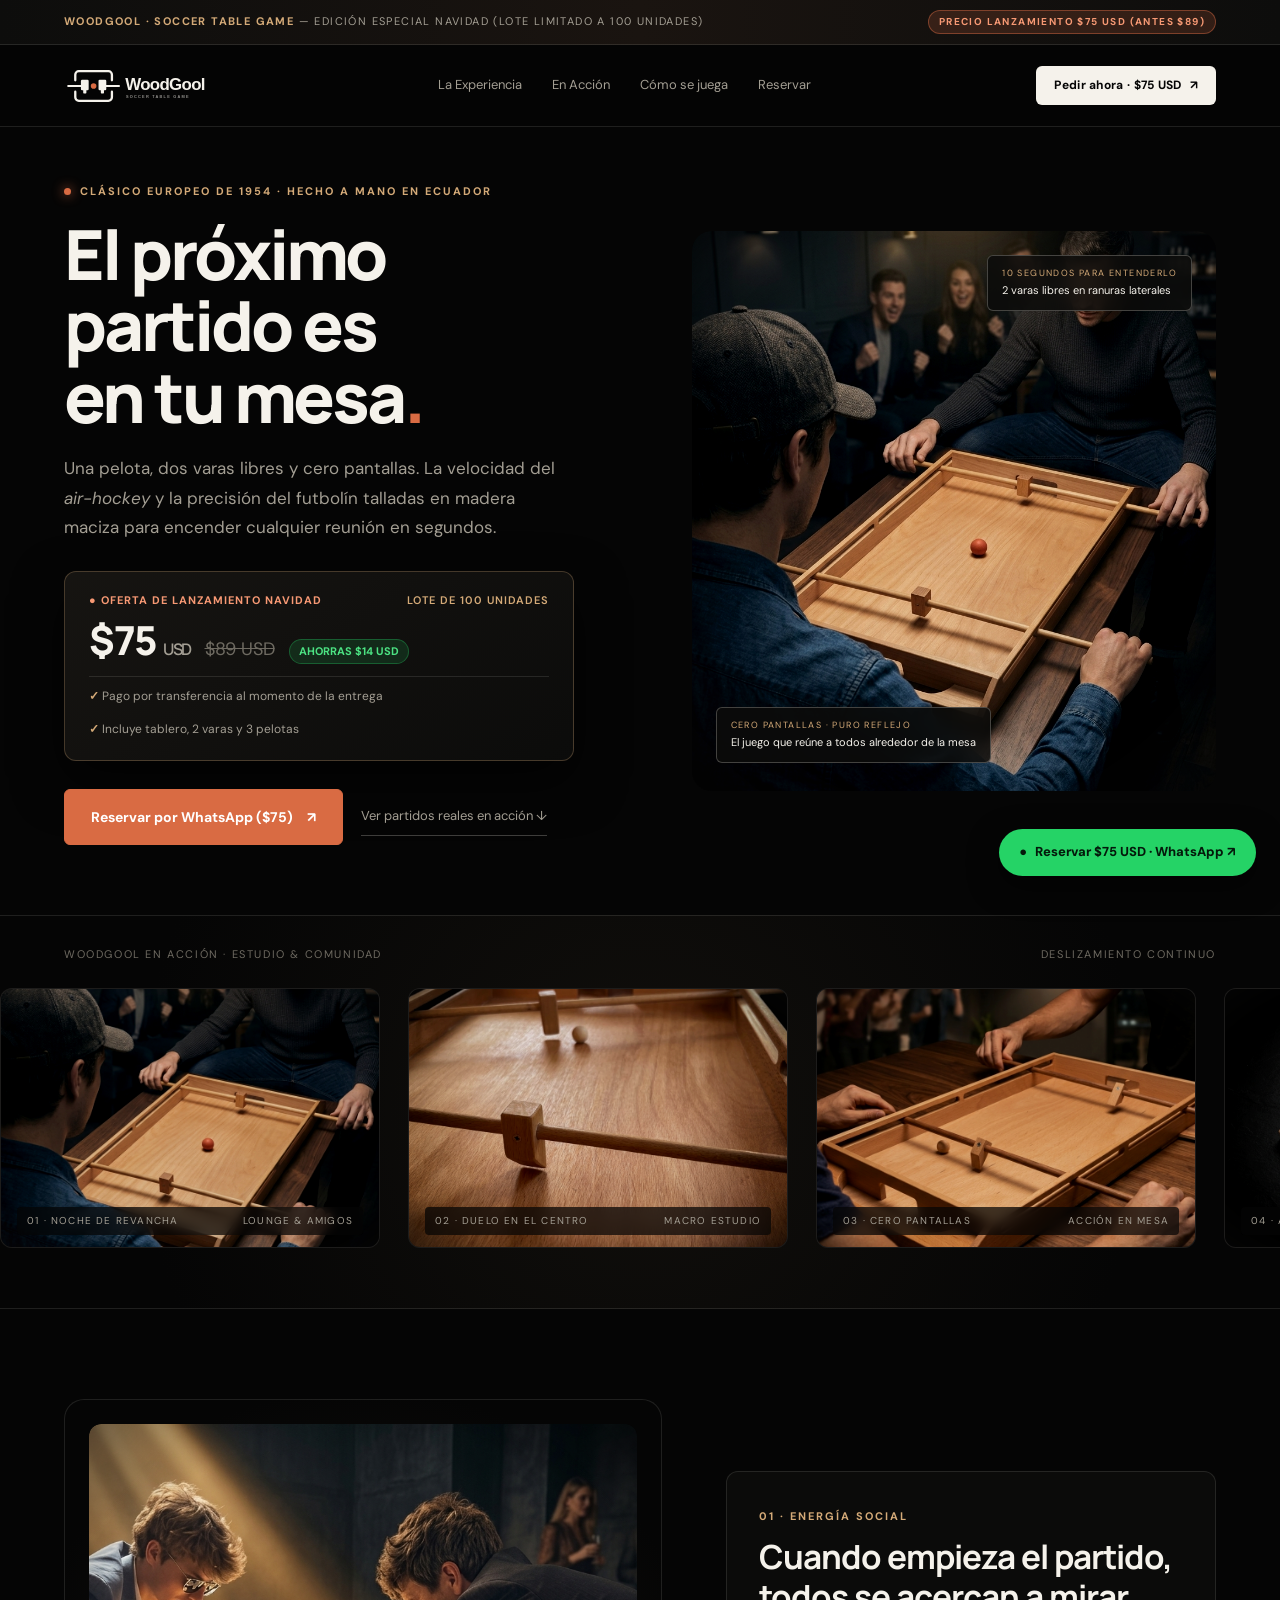
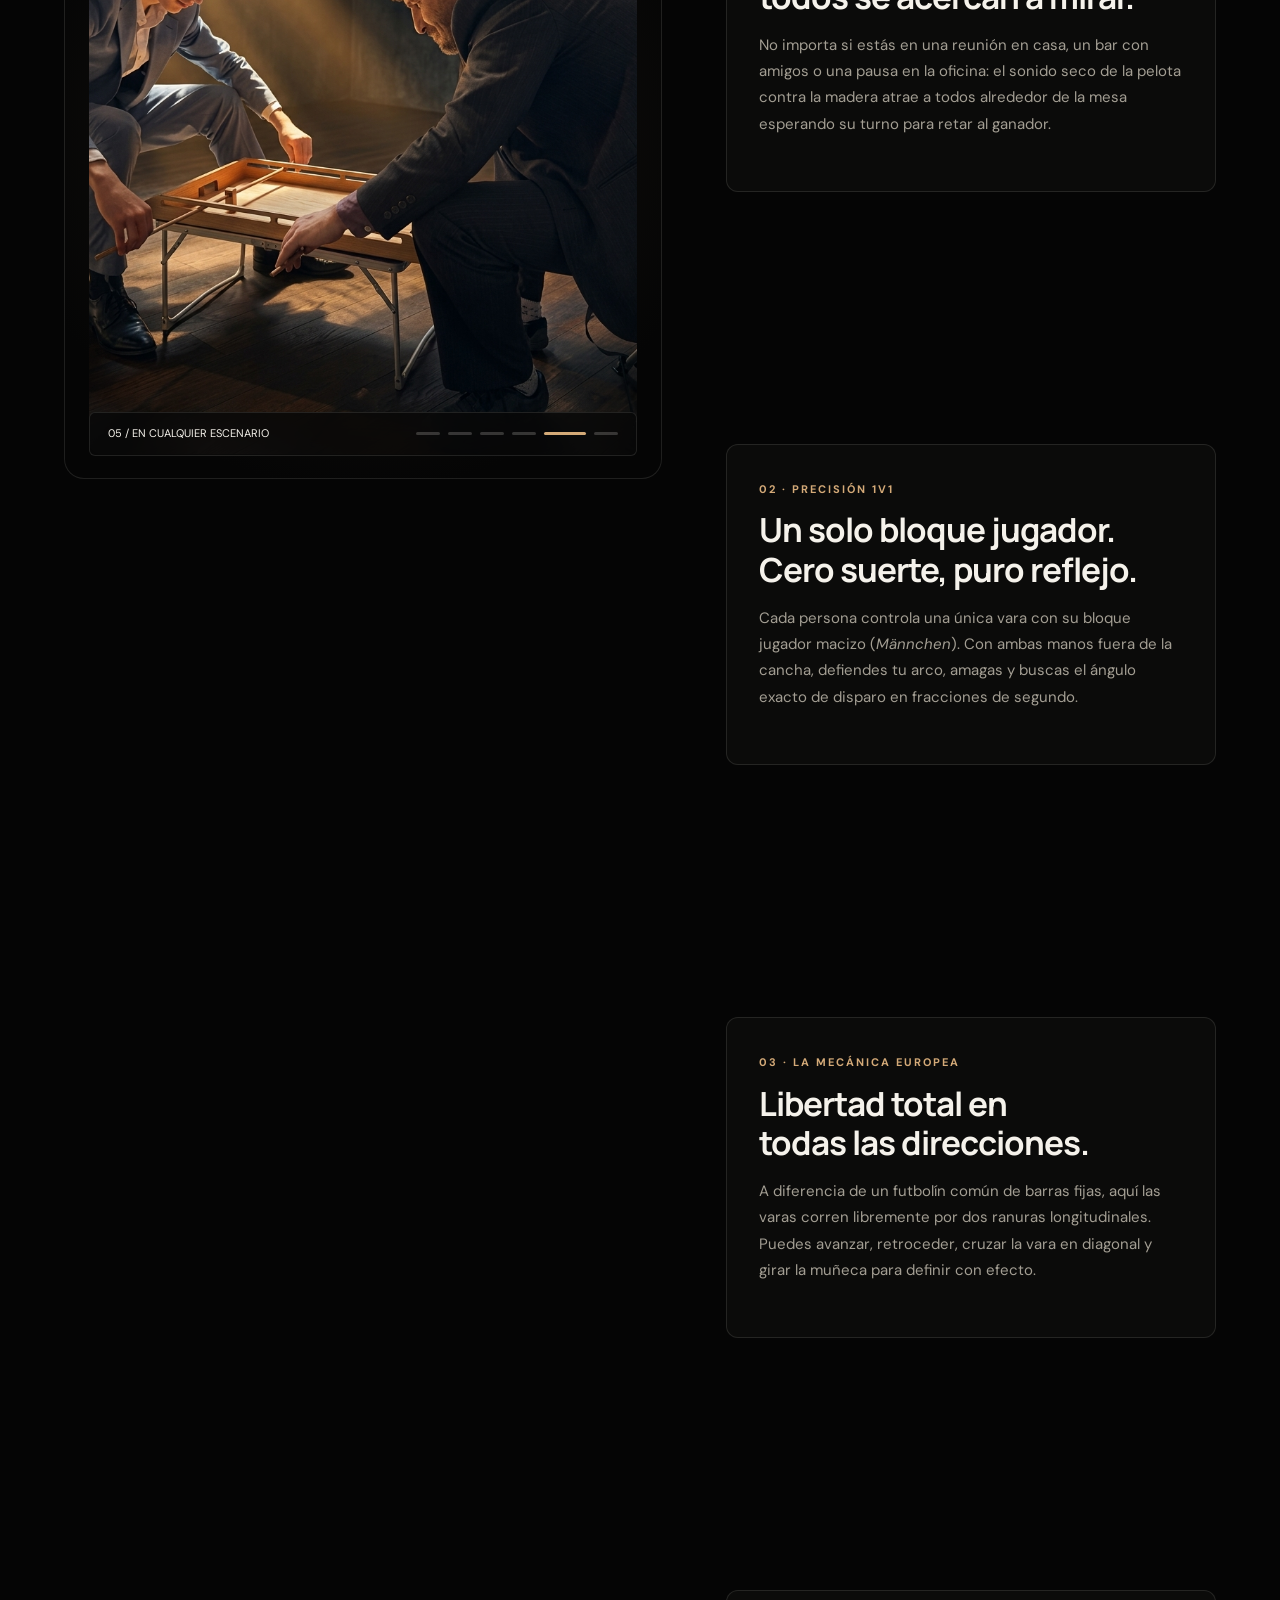
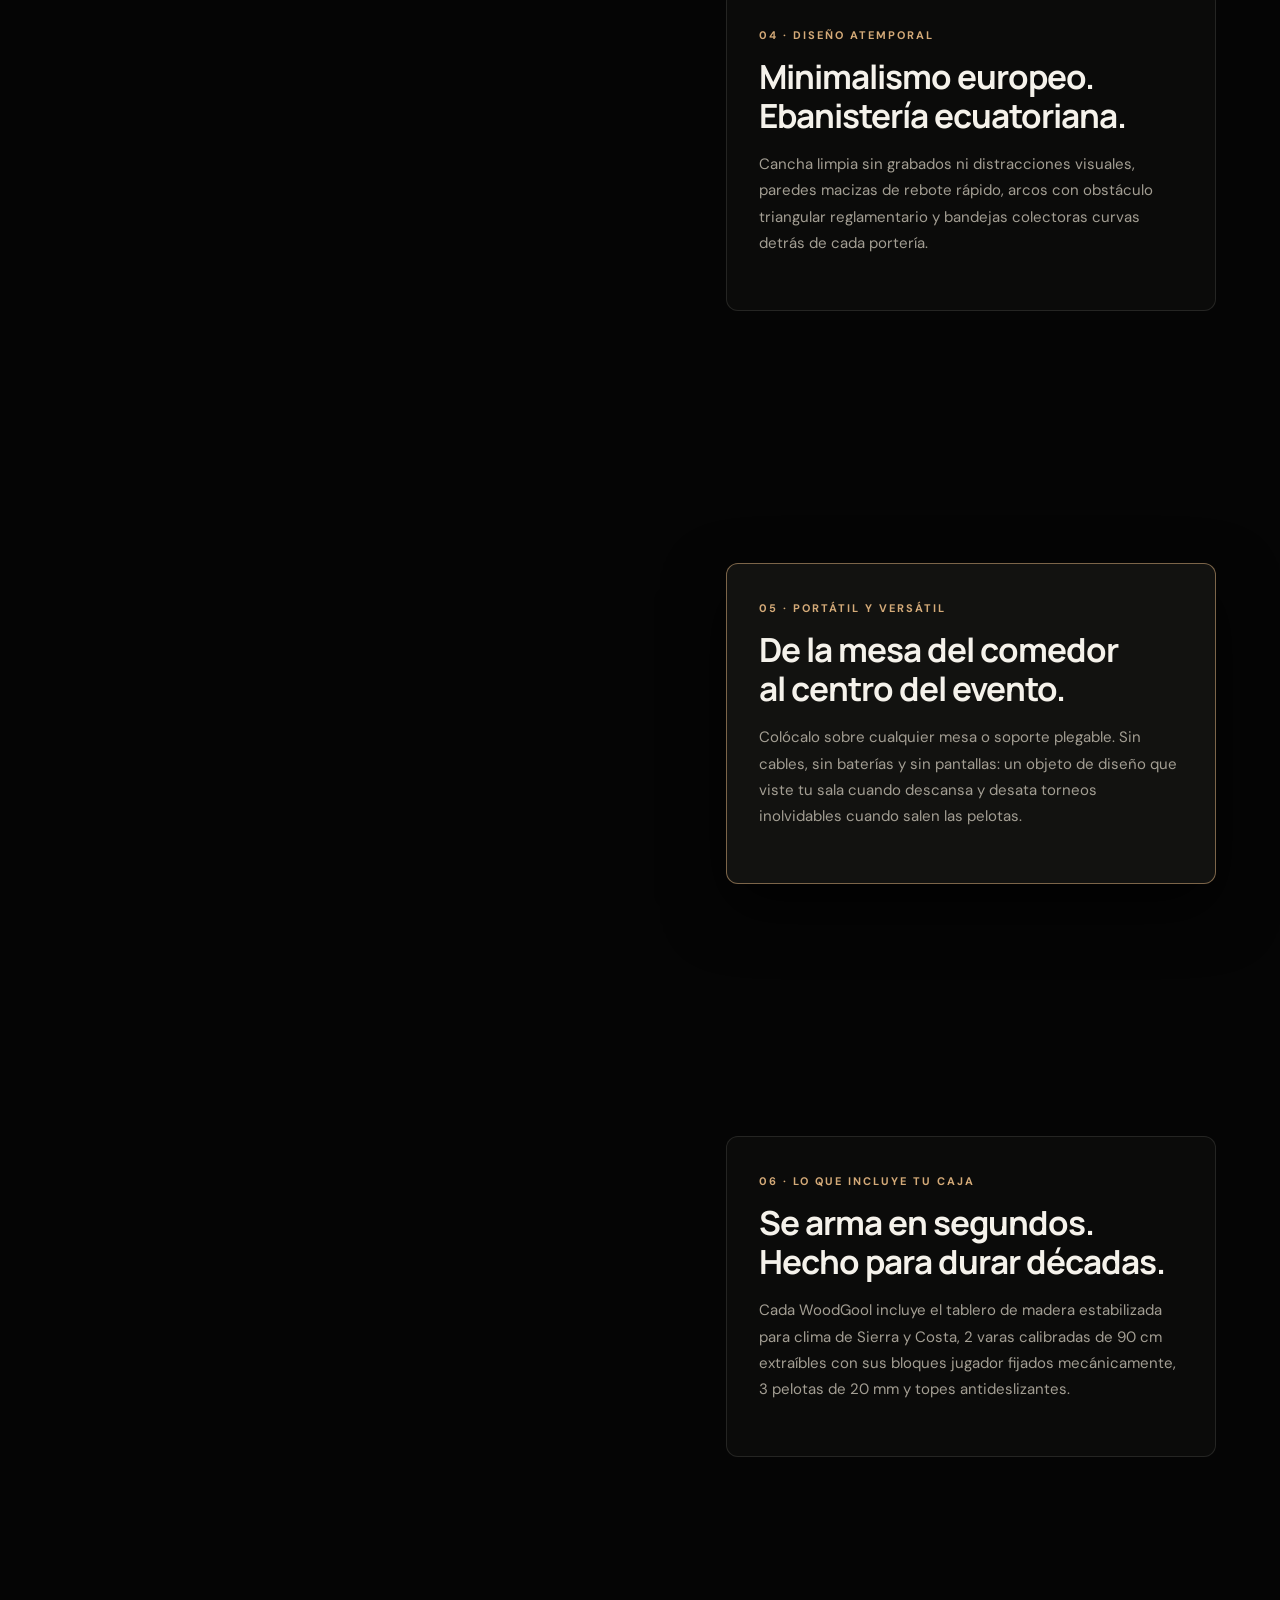
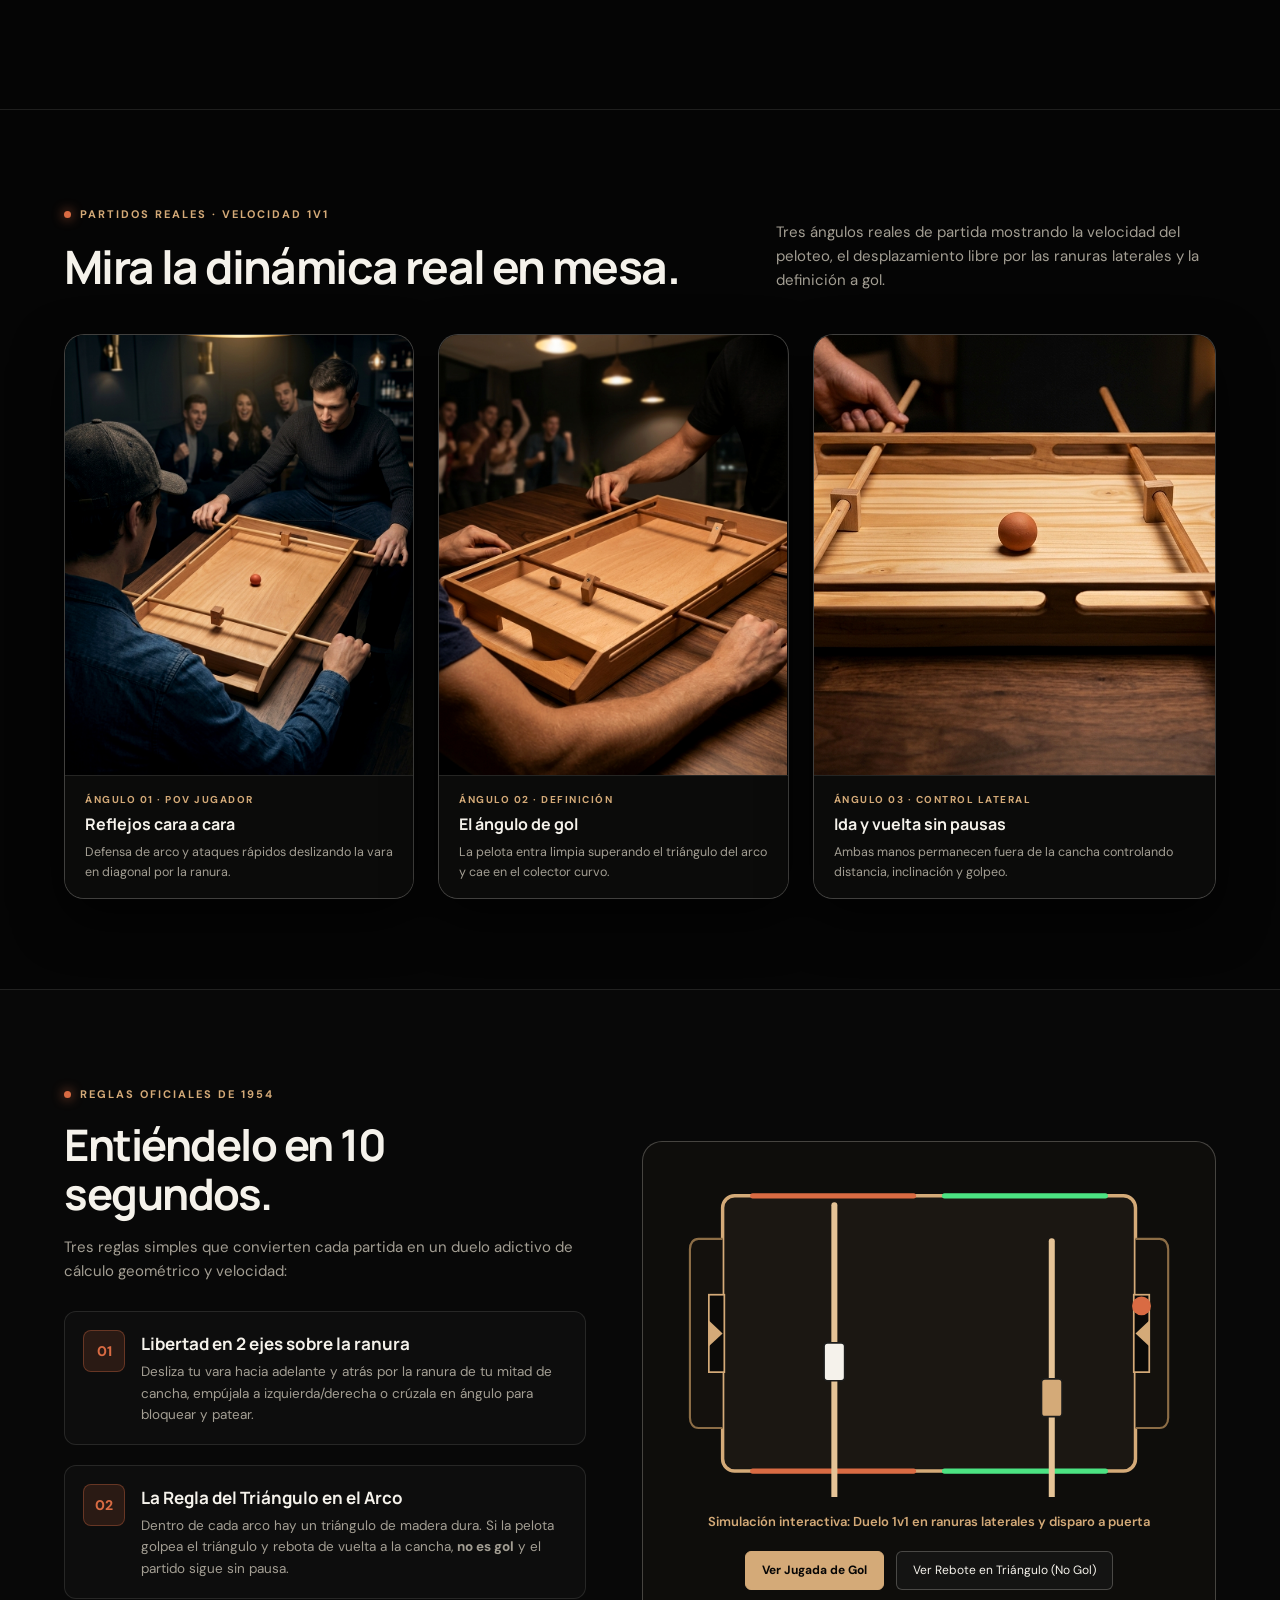
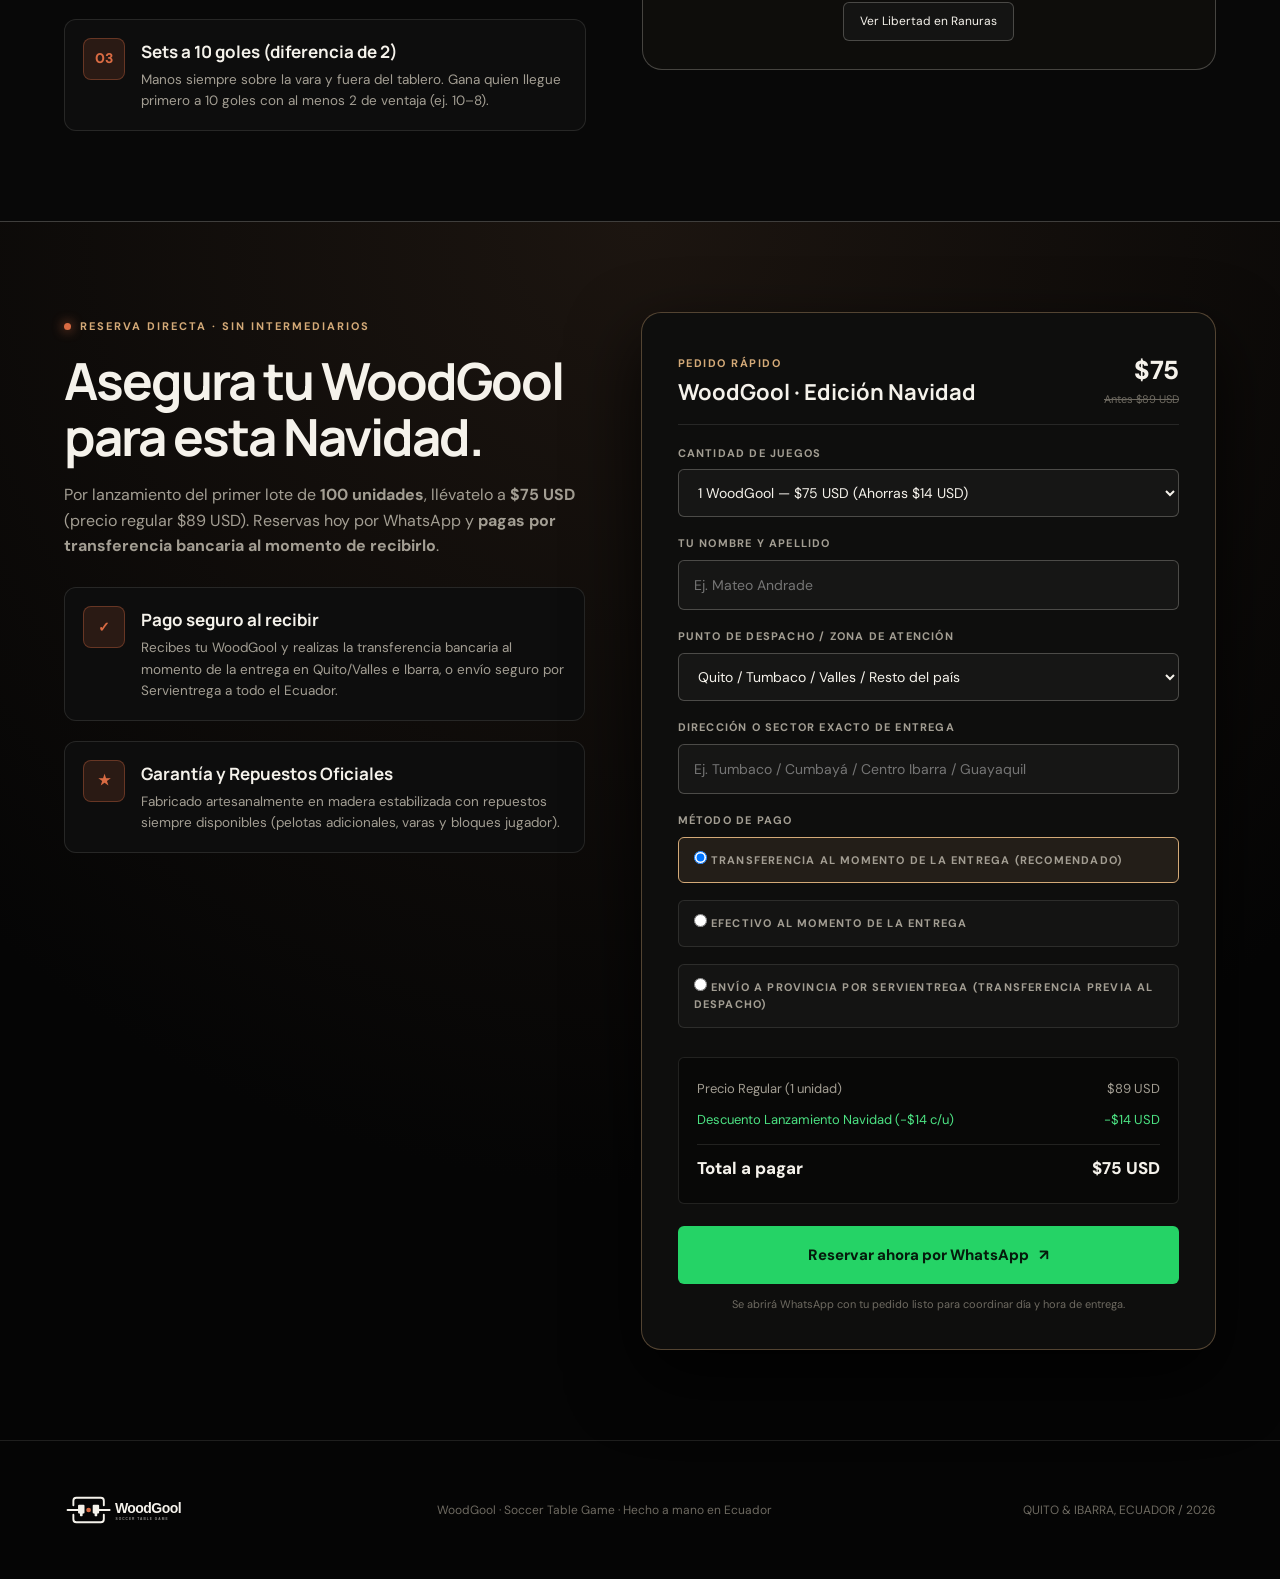
==== commit 23ce11db: "Public launch visual upgrade: 4 crowd/lifestyle scenes + 3 clean gameplay videos" ====
--- a/index.html
+++ b/index.html
@@ -3,8 +3,8 @@
 <head>
   <meta charset="utf-8">
   <meta name="viewport" content="width=device-width, initial-scale=1">
-  <meta name="description" content="WoodGool: clásico europeo de fútbol de mesa 1v1 en madera maciza. Edición Navidad 100 unidades a $75 USD (antes $89). Reserva por WhatsApp y paga por transferencia al recibir.">
-  <title>WoodGool — El próximo partido es en tu mesa | Lanzamiento Navidad $75 USD</title>
+  <meta name="description" content="WoodGool — Soccer Table Game. El clásico europeo de destreza 1v1 en madera maciza. Edición Lanzamiento Navidad a $75 USD (antes $89). Reserva por WhatsApp y paga al recibir.">
+  <title>WoodGool — Soccer Table Game | El próximo partido es en tu mesa</title>
   <link rel="stylesheet" href="style.css">
   <link rel="stylesheet" href="launch.css">
 </head>
@@ -12,26 +12,23 @@
 
   <!-- BARRA SUPERIOR DE CAMPAÑA -->
   <div class="announcement-bar">
-    <span><strong>WOODGOOL · EDICIÓN NAVIDAD 2026</strong> — Lote limitado a 100 unidades numeradas</span>
+    <span><strong>WOODGOOL · SOCCER TABLE GAME</strong> — Edición Especial Navidad (Lote limitado a 100 unidades)</span>
     <span class="badge-pill">PRECIO LANZAMIENTO $75 USD (ANTES $89)</span>
   </div>
 
   <!-- HEADER MINIMALISTA FONDO NEGRO -->
   <header>
     <a class="brand" href="#" aria-label="WoodGool, inicio">
-      <img id="header-logo" src="assets/logo.svg" alt="WoodGool">
+      <img id="header-logo" src="assets/logos/03-taller.svg" alt="WoodGool — Soccer Table Game">
     </a>
     <nav aria-label="Principal">
-      <a href="#transiciones">El Juego 360°</a>
+      <a href="#transiciones">La Experiencia</a>
+      <a href="#videos">En Acción</a>
       <a href="#dinamica">Cómo se juega</a>
-      <a href="#prototipo">Prototipo Real</a>
-      <a href="identidad.html">8 Logos &amp; Stickers QR ↗</a>
+      <a href="#pedir">Reservar</a>
     </nav>
     <div class="header-actions">
-      <button type="button" class="logo-switcher-btn" id="cycle-logo-btn" title="Probar las 8 opciones de logo en vivo en la web">
-        Probar Logo (1/8) ↻
-      </button>
-      <a class="nav-cta" href="#pedir">Reservar · $75 USD <span>↗</span></a>
+      <a class="nav-cta" href="#pedir">Pedir ahora · $75 USD <span>↗</span></a>
       <button class="menu" aria-label="Abrir menú" aria-expanded="false">☰</button>
     </div>
   </header>
@@ -40,17 +37,17 @@
     <!-- HERO SECTION -->
     <section class="hero">
       <div class="hero-copy">
-        <p class="eyebrow"><span class="dot"></span> CLÁSICO EUROPEO DE 1954 · HECHO EN ECUADOR</p>
+        <p class="eyebrow"><span class="dot"></span> CLÁSICO EUROPEO DE 1954 · HECHO A MANO EN ECUADOR</p>
         <h1>El próximo<br>partido es<br>en tu mesa<span class="accent">.</span></h1>
         <p class="intro">
-          Una pelota de madera, dos varas libres y cero pantallas. La velocidad del <em>air-hockey</em> y la destreza del futbolín reducidas a su forma más pura.
+          Una pelota, dos varas libres y cero pantallas. La velocidad del <em>air-hockey</em> y la precisión del futbolín talladas en madera maciza para encender cualquier reunión en segundos.
         </p>
 
         <!-- CAJA DE OFERTA DE LANZAMIENTO -->
         <div class="launch-offer-box">
           <div class="offer-header">
             <span class="offer-tag">● OFERTA DE LANZAMIENTO NAVIDAD</span>
-            <span class="stock-counter">META: 100 UNIDADES</span>
+            <span class="stock-counter">LOTE DE 100 UNIDADES</span>
           </div>
           <div class="price-row">
             <span class="price-now">$75 <small style="font-size:16px;font-weight:600;color:#A39E93">USD</small></span>
@@ -64,175 +61,234 @@
         </div>
 
         <div class="actions">
-          <a class="button" href="#pedir">Pedir ahora por WhatsApp ($75) <span>↗</span></a>
-          <a class="text-link" href="#transiciones">Explorar en transición continua <span>↓</span></a>
+          <a class="button" href="#pedir">Reservar por WhatsApp ($75) <span>↗</span></a>
+          <a class="text-link" href="#videos">Ver partidos reales en acción <span>↓</span></a>
         </div>
       </div>
 
       <div class="hero-visual">
         <figure class="dark-blend-frame">
-          <img src="assets/juego.jpg" alt="Duelo central en WoodGool: dos bloques jugador sobre varas de madera y pelota central" fetchpriority="high">
+          <img src="assets/duelo-lounge.jpg" alt="Dos jugadores en pleno duelo 1v1 de WoodGool rodeados de amigos" fetchpriority="high">
           <div class="floating-spec top-right">
-            <small>MECÁNICA EUROPEA 1V1</small>
+            <small>10 SEGUNDOS PARA ENTENDERLO</small>
             2 varas libres en ranuras laterales
           </div>
           <div class="floating-spec bottom-left">
-            <small>MADERA CALIBRADA</small>
-            10 segundos para entenderlo. Toda una vida para dominarlo.
+            <small>CERO PANTALLAS · PURO REFLEJO</small>
+            El juego que reúne a todos alrededor de la mesa
           </div>
         </figure>
       </div>
     </section>
 
-    <!-- CINTA CONTINUA INFINITA (INFINITE SCROLL MARQUEE) -->
+    <!-- CINTA CONTINUA INFINITA (INFINITE SCROLL MARQUEE CON PÚBLICO Y ESTUDIO) -->
     <section class="infinite-stream-section" aria-label="Galería en flujo continuo">
       <div class="stream-header">
-        <span>FLUJO VISUAL CONTINUO · REFERENCIA DE TOMAS DE PRODUCTO</span>
-        <span>PASA EL CURSOR PARA PAUSAR</span>
+        <span>WOODGOOL EN ACCIÓN · ESTUDIO &amp; COMUNIDAD</span>
+        <span>DESLIZAMIENTO CONTINUO</span>
       </div>
       <div class="marquee-track" id="marquee-track">
-        <!-- Set 1 -->
-        <figure class="stream-card">
-          <img src="assets/tablero.png" alt="Vista 3/4 del tablero completo">
-          <figcaption><span>TOMA 01 · TABLERO COMPLETO</span><span>3/4 CENITAL</span></figcaption>
-        </figure>
-        <figure class="stream-card">
-          <img src="assets/juego.jpg" alt="Primer plano de los bloques jugador y pelota">
-          <figcaption><span>TOMA 02 · DUELO EN CENTRO</span><span>MACRO ACCIÓN</span></figcaption>
-        </figure>
-        <figure class="stream-card">
-          <img src="assets/detalle.png" alt="Detalle de ranuras laterales y carpintería">
-          <figcaption><span>TOMA 03 · RANURAS Y ARCOS</span><span>DETALLE EBANISTERÍA</span></figcaption>
-        </figure>
-        <figure class="stream-card">
-          <img src="assets/piezas.png" alt="Varas de 90 cm y estructura desmontable">
-          <figcaption><span>TOMA 04 · VARAS Y PIEZAS</span><span>FLAT-LAY</span></figcaption>
-        </figure>
-        <figure class="stream-card">
-          <img src="assets/escena-hogar.png" alt="WoodGool sobre mesa de comedor">
-          <figcaption><span>TOMA 05 · EN TU MESA</span><span>LIFESTYLE</span></figcaption>
-        </figure>
-        <figure class="stream-card">
-          <img src="assets/prototipo.jpg" alt="Primer prototipo físico fabricado en Ecuador">
-          <figcaption><span>TOMA 06 · PROTOTIPO TALLER</span><span>HECHO EN ECUADOR</span></figcaption>
-        </figure>
+        <!-- Set 1 (8 escenas combinando público, ambiente nocturno y estudio oscuro) -->
+        <figure class="stream-card">
+          <img src="assets/duelo-lounge.jpg" alt="Duelo nocturno de WoodGool con amigos">
+          <figcaption><span>01 · NOCHE DE REVANCHA</span><span>LOUNGE &amp; AMIGOS</span></figcaption>
+        </figure>
+        <figure class="stream-card">
+          <img src="assets/juego.jpg" alt="Primer plano de los bloques jugador y pelota de madera">
+          <figcaption><span>02 · DUELO EN EL CENTRO</span><span>MACRO ESTUDIO</span></figcaption>
+        </figure>
+        <figure class="stream-card">
+          <img src="assets/duelo-amigos.jpg" alt="Manos controlando las varas libres en partido con público">
+          <figcaption><span>03 · CERO PANTALLAS</span><span>ACCIÓN EN MESA</span></figcaption>
+        </figure>
+        <figure class="stream-card">
+          <img src="assets/tablero.png" alt="Vista 3/4 del tablero de madera sobre piedra negra">
+          <figcaption><span>04 · ARQUITECTURA LIMPIA</span><span>MADERA CALIBRADA</span></figcaption>
+        </figure>
+        <figure class="stream-card">
+          <img src="assets/duelo-club.jpg" alt="Dos rivales jugando WoodGool frente a frente en evento social">
+          <figcaption><span>05 · EL CENTRO DEL EVENTO</span><span>CLÁSICO EUROPEO</span></figcaption>
+        </figure>
+        <figure class="stream-card">
+          <img src="assets/duelo-manos.jpg" alt="Cuatro manos sujetando las varas de control por fuera de la cancha">
+          <figcaption><span>06 · CARA A CARA</span><span>PURO REFLEJO</span></figcaption>
+        </figure>
+        <figure class="stream-card">
+          <img src="assets/detalle.png" alt="Detalle de ranuras laterales y carpintería artesanal">
+          <figcaption><span>07 · RANURAS LATERALES</span><span>EBANISTERÍA</span></figcaption>
+        </figure>
+        <figure class="stream-card">
+          <img src="assets/escena-hogar.png" alt="WoodGool iluminado sobre mesa de comedor nocturna">
+          <figcaption><span>08 · EN TU COMEDOR</span><span>DISEÑO ATEMPORAL</span></figcaption>
+        </figure>
+
         <!-- Set 2 (Duplicado exacto para loop infinito sin cortes) -->
         <figure class="stream-card" aria-hidden="true">
+          <img src="assets/duelo-lounge.jpg" alt="">
+          <figcaption><span>01 · NOCHE DE REVANCHA</span><span>LOUNGE &amp; AMIGOS</span></figcaption>
+        </figure>
+        <figure class="stream-card" aria-hidden="true">
+          <img src="assets/juego.jpg" alt="">
+          <figcaption><span>02 · DUELO EN EL CENTRO</span><span>MACRO ESTUDIO</span></figcaption>
+        </figure>
+        <figure class="stream-card" aria-hidden="true">
+          <img src="assets/duelo-amigos.jpg" alt="">
+          <figcaption><span>03 · CERO PANTALLAS</span><span>ACCIÓN EN MESA</span></figcaption>
+        </figure>
+        <figure class="stream-card" aria-hidden="true">
           <img src="assets/tablero.png" alt="">
-          <figcaption><span>TOMA 01 · TABLERO COMPLETO</span><span>3/4 CENITAL</span></figcaption>
-        </figure>
-        <figure class="stream-card" aria-hidden="true">
-          <img src="assets/juego.jpg" alt="">
-          <figcaption><span>TOMA 02 · DUELO EN CENTRO</span><span>MACRO ACCIÓN</span></figcaption>
+          <figcaption><span>04 · ARQUITECTURA LIMPIA</span><span>MADERA CALIBRADA</span></figcaption>
+        </figure>
+        <figure class="stream-card" aria-hidden="true">
+          <img src="assets/duelo-club.jpg" alt="">
+          <figcaption><span>05 · EL CENTRO DEL EVENTO</span><span>CLÁSICO EUROPEO</span></figcaption>
+        </figure>
+        <figure class="stream-card" aria-hidden="true">
+          <img src="assets/duelo-manos.jpg" alt="">
+          <figcaption><span>06 · CARA A CARA</span><span>PURO REFLEJO</span></figcaption>
         </figure>
         <figure class="stream-card" aria-hidden="true">
           <img src="assets/detalle.png" alt="">
-          <figcaption><span>TOMA 03 · RANURAS Y ARCOS</span><span>DETALLE EBANISTERÍA</span></figcaption>
-        </figure>
-        <figure class="stream-card" aria-hidden="true">
-          <img src="assets/piezas.png" alt="">
-          <figcaption><span>TOMA 04 · VARAS Y PIEZAS</span><span>FLAT-LAY</span></figcaption>
+          <figcaption><span>07 · RANURAS LATERALES</span><span>EBANISTERÍA</span></figcaption>
         </figure>
         <figure class="stream-card" aria-hidden="true">
           <img src="assets/escena-hogar.png" alt="">
-          <figcaption><span>TOMA 05 · EN TU MESA</span><span>LIFESTYLE</span></figcaption>
-        </figure>
-        <figure class="stream-card" aria-hidden="true">
-          <img src="assets/prototipo.jpg" alt="">
-          <figcaption><span>TOMA 06 · PROTOTIPO TALLER</span><span>HECHO EN ECUADOR</span></figcaption>
+          <figcaption><span>08 · EN TU COMEDOR</span><span>DISEÑO ATEMPORAL</span></figcaption>
         </figure>
       </div>
     </section>
 
-    <!-- INFINITE TRANSITIONS AL HACER SCROLL (STICKY STAGE + 5 CAPÍTULOS) -->
+    <!-- INFINITE TRANSITIONS AL HACER SCROLL (STICKY STAGE + 6 CAPÍTULOS) -->
     <section class="scroll-transitions-wrapper" id="transiciones">
       <div class="sticky-stage">
         <div class="stage-slide active" data-slide="0">
-          <img src="assets/tablero.png" alt="Arquitectura completa del tablero WoodGool">
+          <img src="assets/duelo-lounge.jpg" alt="Dos jugadores en duelo 1v1 de WoodGool con amigos">
         </div>
         <div class="stage-slide" data-slide="1">
-          <img src="assets/juego.jpg" alt="Bloques jugador Männchen y pelota de madera en el círculo central">
+          <img src="assets/juego.jpg" alt="Primer plano del duelo entre los dos bloques jugador en madera">
         </div>
         <div class="stage-slide" data-slide="2">
-          <img src="assets/detalle.png" alt="Detalle de las ranuras laterales y receptor de pelotas">
+          <img src="assets/duelo-amigos.jpg" alt="Manos controlando las varas a través de las ranuras laterales">
         </div>
         <div class="stage-slide" data-slide="3">
-          <img src="assets/kit-flatlay.png" alt="Despiece completo y accesorios del juego">
+          <img src="assets/tablero.png" alt="Arquitectura completa del tablero WoodGool sobre fondo negro">
         </div>
         <div class="stage-slide" data-slide="4">
-          <img src="assets/escena-hogar.png" alt="WoodGool en mesa de comedor lista para jugar">
+          <img src="assets/duelo-club.jpg" alt="Duelo social de WoodGool en ambiente nocturno">
+        </div>
+        <div class="stage-slide" data-slide="5">
+          <img src="assets/piezas.png" alt="Set completo desmontable con varas de 90 cm y 3 pelotas">
         </div>
 
         <div class="stage-hud">
-          <span id="stage-caption">01 / ARQUITECTURA DE LA CANCHA</span>
+          <span id="stage-caption">01 / LA EMOCIÓN DEL DUELO</span>
           <div class="stage-dots">
             <span class="stage-dot active" data-dot="0"></span>
             <span class="stage-dot" data-dot="1"></span>
             <span class="stage-dot" data-dot="2"></span>
             <span class="stage-dot" data-dot="3"></span>
             <span class="stage-dot" data-dot="4"></span>
+            <span class="stage-dot" data-dot="5"></span>
           </div>
         </div>
       </div>
 
       <div class="scroll-chapters">
-        <article class="chapter-card active" data-chapter="0" data-title="01 / ARQUITECTURA DE LA CANCHA">
-          <span class="chapter-step">CAPÍTULO 01 · LA CANCHA</span>
-          <h2>Minimalismo europeo.<br>Madera que se siente.</h2>
+        <article class="chapter-card active" data-chapter="0" data-title="01 / LA EMOCIÓN DEL DUELO">
+          <span class="chapter-step">01 · ENERGÍA SOCIAL</span>
+          <h2>Cuando empieza el partido,<br>todos se acercan a mirar.</h2>
           <p>
-            A diferencia de un futbolín tradicional lleno de barras fijas y muñecos de plástico, WoodGool es una cancha limpia de madera calibrada con paredes de rebote rápido y bandejas colectoras detrás de cada arco.
-          </p>
-          <div class="photo-guide-tip">
-            <strong>📸 Guía para tu sesión de fotos (Toma 01):</strong>
-            Plano 3/4 elevado (45°) sobre fondo oscuro o cemento gris neutro, luz lateral suave para resaltar la veta limpia del tablero sin sombras duras.
-          </div>
-        </article>
-
-        <article class="chapter-card" data-chapter="1" data-title="02 / EL BLOQUE JUGADOR (MÄNNCHEN)">
-          <span class="chapter-step">CAPÍTULO 02 · EL DUELO 1V1</span>
-          <h2>Un jugador por lado.<br>Cero suerte, puro reflejo.</h2>
+            No importa si estás en una reunión en casa, un bar con amigos o una pausa en la oficina: el sonido seco de la pelota contra la madera atrae a todos alrededor de la mesa esperando su turno para retar al ganador.
+          </p>
+        </article>
+
+        <article class="chapter-card" data-chapter="1" data-title="02 / UN JUGADOR POR LADO">
+          <span class="chapter-step">02 · PRECISIÓN 1V1</span>
+          <h2>Un solo bloque jugador.<br>Cero suerte, puro reflejo.</h2>
           <p>
-            Cada participante controla una única vara de 90 cm con un bloque jugador macizo (<em>Männchen</em>) en el centro. Con ambas manos fuera de la cancha, defiendes tu arco y buscas el ángulo exacto de disparo en fracciones de segundo.
-          </p>
-          <div class="photo-guide-tip">
-            <strong>📸 Guía para tu sesión de fotos (Toma 02):</strong>
-            Plano macro rasante desde el borde del tablero enfocando el bloque jugador en primer plano, la pelota en el círculo central y el arco rival desenfocado al fondo.
-          </div>
-        </article>
-
-        <article class="chapter-card" data-chapter="2" data-title="03 / RANURAS LATERALES DE LIBERTAD TOTAL">
-          <span class="chapter-step">CAPÍTULO 03 · LA MECÁNICA</span>
-          <h2>Muévete en todas<br>las direcciones.</h2>
+            Cada persona controla una única vara con su bloque jugador macizo (<em>Männchen</em>). Con ambas manos fuera de la cancha, defiendes tu arco, amagas y buscas el ángulo exacto de disparo en fracciones de segundo.
+          </p>
+        </article>
+
+        <article class="chapter-card" data-chapter="2" data-title="03 / RANURAS LATERALES DE ACCIÓN LIBRE">
+          <span class="chapter-step">03 · LA MECÁNICA EUROPEA</span>
+          <h2>Libertad total en<br>todas las direcciones.</h2>
           <p>
-            Las varas no están atrapadas en un agujero fijo: corren libremente por dos ranuras longitudinales a cada lado. Puedes avanzar, retroceder, cruzar la vara en diagonal y girar la muñeca para rematar con efecto.
-          </p>
-          <div class="photo-guide-tip">
-            <strong>📸 Guía para tu sesión de fotos (Toma 03):</strong>
-            Detalle cercano de la ranura lateral y los arcos curvos del colector de goles para mostrar el grosor y el lijado artesanal de los bordes.
-          </div>
-        </article>
-
-        <article class="chapter-card" data-chapter="3" data-title="04 / VARAS EXTRAÍBLES Y SET COMPLETO">
-          <span class="chapter-step">CAPÍTULO 04 · EL SET COMPLETO</span>
-          <h2>Se arma en segundos.<br>Se guarda en cualquier rincón.</h2>
+            A diferencia de un futbolín común de barras fijas, aquí las varas corren libremente por dos ranuras longitudinales. Puedes avanzar, retroceder, cruzar la vara en diagonal y girar la muñeca para definir con efecto.
+          </p>
+        </article>
+
+        <article class="chapter-card" data-chapter="3" data-title="04 / ARQUITECTURA EN MADERA">
+          <span class="chapter-step">04 · DISEÑO ATEMPORAL</span>
+          <h2>Minimalismo europeo.<br>Ebanistería ecuatoriana.</h2>
           <p>
-            Incluye el tablero de madera sellada para clima de Sierra y Costa, 2 varas calibradas de madera dura con sus bloques jugador fijados mecánicamente, 3 pelotas de madera torneada de 20 mm y topes antideslizantes.
-          </p>
-          <div class="photo-guide-tip">
-            <strong>📸 Guía para tu sesión de fotos (Toma 04):</strong>
-            Vista cenital (90° desde arriba) con el tablero, las 2 varas paralelas debajo y las 3 pelotas junto a una bolsita de tela con el logo WoodGool.
-          </div>
-        </article>
-
-        <article class="chapter-card" data-chapter="4" data-title="05 / EL CENTRO DE LA REUNIÓN">
-          <span class="chapter-step">CAPÍTULO 05 · EN TU MESA</span>
-          <h2>El regalo de Navidad que<br>nadie deja guardado.</h2>
+            Cancha limpia sin grabados ni distracciones visuales, paredes macizas de rebote rápido, arcos con obstáculo triangular reglamentario y bandejas colectoras curvas detrás de cada portería.
+          </p>
+        </article>
+
+        <article class="chapter-card" data-chapter="4" data-title="05 / EN CUALQUIER ESCENARIO">
+          <span class="chapter-step">05 · PORTÁTIL Y VERSÁTIL</span>
+          <h2>De la mesa del comedor<br>al centro del evento.</h2>
           <p>
-            Ponlo sobre la mesa del comedor, la isla de la cocina o la sala de la oficina. Nadie necesita leer un manual: en 10 segundos empieza el primer partido y nadie se levanta sin pedir la revancha.
-          </p>
-          <div class="photo-guide-tip">
-            <strong>📸 Guía para tu sesión de fotos (Toma 05):</strong>
-            Foto en mesa real de madera o piedra con iluminación cálida de tarde, dos personas frente a frente agarrando las varas por fuera del tablero.
+            Colócalo sobre cualquier mesa o soporte plegable. Sin cables, sin baterías y sin pantallas: un objeto de diseño que viste tu sala cuando descansa y desata torneos inolvidables cuando salen las pelotas.
+          </p>
+        </article>
+
+        <article class="chapter-card" data-chapter="5" data-title="06 / SET COMPLETO DESMONTABLE">
+          <span class="chapter-step">06 · LO QUE INCLUYE TU CAJA</span>
+          <h2>Se arma en segundos.<br>Hecho para durar décadas.</h2>
+          <p>
+            Cada WoodGool incluye el tablero de madera estabilizada para clima de Sierra y Costa, 2 varas calibradas de 90 cm extraíbles con sus bloques jugador fijados mecánicamente, 3 pelotas de 20 mm y topes antideslizantes.
+          </p>
+        </article>
+      </div>
+    </section>
+
+    <!-- GALERÍA DE 3 VIDEOS REALES EN ACCIÓN (AUTOPLAY LOOP SIN CURSOR NI BORDES) -->
+    <section class="video-showcase" id="videos">
+      <div class="video-showcase-header">
+        <div>
+          <p class="eyebrow"><span class="dot"></span> PARTIDOS REALES · VELOCIDAD 1V1</p>
+          <h2 style="font-size:clamp(30px,3.6vw,48px);letter-spacing:-1.6px;line-height:1.1;">
+            Mira la dinámica real en mesa.
+          </h2>
+        </div>
+        <p style="color:var(--ink-secondary);font-size:15px;max-width:440px;">
+          Tres ángulos reales de partida mostrando la velocidad del peloteo, el desplazamiento libre por las ranuras laterales y la definición a gol.
+        </p>
+      </div>
+
+      <div class="video-grid">
+        <article class="video-card">
+          <video autoplay muted loop playsinline preload="auto" poster="assets/duelo-lounge.jpg">
+            <source src="assets/duelo-pov.mp4" type="video/mp4">
+          </video>
+          <div class="video-card-caption">
+            <span>ÁNGULO 01 · POV JUGADOR</span>
+            <h3>Reflejos cara a cara</h3>
+            <p>Defensa de arco y ataques rápidos deslizando la vara en diagonal por la ranura.</p>
+          </div>
+        </article>
+
+        <article class="video-card">
+          <video autoplay muted loop playsinline preload="auto" poster="assets/duelo-amigos.jpg">
+            <source src="assets/duelo-gol.mp4" type="video/mp4">
+          </video>
+          <div class="video-card-caption">
+            <span>ÁNGULO 02 · DEFINICIÓN</span>
+            <h3>El ángulo de gol</h3>
+            <p>La pelota entra limpia superando el triángulo del arco y cae en el colector curvo.</p>
+          </div>
+        </article>
+
+        <article class="video-card">
+          <video autoplay muted loop playsinline preload="auto" poster="assets/duelo-manos.jpg">
+            <source src="assets/duelo-lateral.mp4" type="video/mp4">
+          </video>
+          <div class="video-card-caption">
+            <span>ÁNGULO 03 · CONTROL LATERAL</span>
+            <h3>Ida y vuelta sin pausas</h3>
+            <p>Ambas manos permanecen fuera de la cancha controlando distancia, inclinación y golpeo.</p>
           </div>
         </article>
       </div>
@@ -242,12 +298,12 @@
     <section class="mechanics-section" id="dinamica">
       <div class="mechanics-container">
         <div>
-          <p class="eyebrow"><span class="dot"></span> DINÁMICA REAL DEL JUEGO</p>
+          <p class="eyebrow"><span class="dot"></span> REGLAS OFICIALES DE 1954</p>
           <h2 style="font-size:clamp(30px,3.4vw,46px);letter-spacing:-1.5px;line-height:1.12;margin-bottom:16px;">
             Entiéndelo en 10 segundos.
           </h2>
           <p style="color:var(--ink-secondary);font-size:15px;">
-            Los generadores de IA suelen confundir WoodGool con un futbolín de barras fijas. Aquí puedes ver cómo funciona realmente la física del juego bajo las <strong>Reglas de Bucarest de 1954</strong>:
+            Tres reglas simples que convierten cada partida en un duelo adictivo de cálculo geométrico y velocidad:
           </p>
 
           <div class="rules-list">
@@ -275,35 +331,30 @@
           </div>
         </div>
 
-        <!-- TABLERO ANIMADO SVG -->
+        <!-- TABLERO ANIMADO SVG (CANCHA LIMPIA SIN CÍRCULO CENTRAL) -->
         <div class="interactive-board-box">
           <svg id="court-sim" viewBox="0 0 600 380" fill="none" xmlns="http://www.w3.org/2000/svg" aria-label="Simulador de dinámica de WoodGool">
-            <!-- Fondo del tablero -->
             <rect x="60" y="30" width="480" height="320" rx="14" fill="#1B1712" stroke="#D4AA78" stroke-width="4"/>
-            <!-- Bandejas colectoras exteriores -->
             <path d="M60 80H32C26 80 22 85 22 92V288C22 295 26 300 32 300H60" fill="#14110D" stroke="#8C6D46" stroke-width="2.5"/>
             <path d="M540 80H568C574 80 578 85 578 92V288C578 295 574 300 568 300H540" fill="#14110D" stroke="#8C6D46" stroke-width="2.5"/>
-            <!-- Cancha limpia de madera sin grabado láser central -->
-            <!-- Ranuras laterales (4 ranuras: izq-arriba, der-arriba, izq-abajo, der-abajo) -->
+            <!-- Ranuras laterales -->
             <line x1="95" y1="30" x2="282" y2="30" stroke="#D96B43" stroke-width="6" stroke-linecap="round"/>
             <line x1="318" y1="30" x2="505" y2="30" stroke="#4CE383" stroke-width="6" stroke-linecap="round"/>
             <line x1="95" y1="350" x2="282" y2="350" stroke="#D96B43" stroke-width="6" stroke-linecap="round"/>
             <line x1="318" y1="350" x2="505" y2="350" stroke="#4CE383" stroke-width="6" stroke-linecap="round"/>
             <!-- Arcos y Triángulos Reglamentarios -->
-            <!-- Arco Izquierdo -->
             <rect x="44" y="145" width="18" height="90" fill="#0B0A08" stroke="#D4AA78" stroke-width="2"/>
             <polygon points="44,175 60,190 44,205" fill="#D4AA78"/>
-            <!-- Arco Derecho -->
             <rect x="538" y="145" width="18" height="90" fill="#0B0A08" stroke="#D4AA78" stroke-width="2"/>
             <polygon points="556,175 540,190 556,205" fill="#D4AA78"/>
 
-            <!-- Vara y Jugador 1 (Izquierda) -->
+            <!-- Vara y Jugador 1 -->
             <g id="sim-rod-1" transform="translate(190, 190)">
               <line x1="0" y1="-182" x2="0" y2="182" stroke="#E5C396" stroke-width="7" stroke-linecap="round"/>
               <rect x="-12" y="-22" width="24" height="44" rx="4" fill="#F5F2EB" stroke="#1C1C1B" stroke-width="2"/>
             </g>
 
-            <!-- Vara y Jugador 2 (Derecha) -->
+            <!-- Vara y Jugador 2 -->
             <g id="sim-rod-2" transform="translate(410, 190)">
               <line x1="0" y1="-182" x2="0" y2="182" stroke="#E5C396" stroke-width="7" stroke-linecap="round"/>
               <rect x="-12" y="-22" width="24" height="44" rx="4" fill="#D4AA78" stroke="#1C1C1B" stroke-width="2"/>
@@ -314,7 +365,7 @@
           </svg>
 
           <p id="sim-status" style="font-size:13px;color:var(--wood-gold);margin-top:8px;font-weight:600;">
-            Simulación activa: Duelo 1v1 en ranuras laterales y disparo a puerta
+            Simulación interactiva: Duelo 1v1 en ranuras laterales y disparo a puerta
           </p>
 
           <div class="board-controls">
@@ -323,29 +374,6 @@
             <button type="button" class="board-btn" data-sim="freedom">Ver Libertad en Ranuras</button>
           </div>
         </div>
-      </div>
-    </section>
-
-    <!-- VIDEO REAL DEL PROTOTIPO EN TALLER -->
-    <section class="video-showcase" id="prototipo">
-      <div>
-        <p class="eyebrow"><span class="dot"></span> DEL TALLER A TU MESA</p>
-        <h2 style="font-size:clamp(28px,3.2vw,42px);letter-spacing:-1.4px;line-height:1.15;margin-bottom:16px;">
-          Nuestro primer prototipo real en acción.
-        </h2>
-        <p style="color:var(--ink-secondary);font-size:15px;margin-bottom:20px;">
-          Aquí puedes ver y escuchar el primer prototipo físico que construimos en taller en Ecuador. Sobre esta base estamos fabricando las <strong>100 unidades de la Edición Navidad</strong> con acabados de ebanistería refinados.
-        </p>
-        <div style="display:grid;grid-template-columns:1fr 1fr;gap:12px;margin-top:18px;">
-          <img src="assets/prototipo-cenital.jpg" alt="Vista superior del prototipo real" style="border-radius:8px;height:120px;width:100%;object-fit:cover;border:1px solid var(--line);">
-          <img src="assets/prototipo-detalle.jpg" alt="Detalle de las varas y bloques del prototipo real" style="border-radius:8px;height:120px;width:100%;object-fit:cover;border:1px solid var(--line);">
-        </div>
-      </div>
-      <div class="video-frame">
-        <video controls playsinline preload="metadata" poster="assets/prototipo.jpg" aria-label="Video real del prototipo WoodGool">
-          <source src="assets/prototipo.mp4" type="video/mp4">
-          Tu navegador no puede mostrar este video.
-        </video>
       </div>
     </section>
 
@@ -358,7 +386,7 @@
             Asegura tu WoodGool para esta Navidad.
           </h2>
           <p style="color:var(--ink-secondary);font-size:16px;margin-bottom:28px;">
-            Por lanzamiento de las primeras <strong>100 unidades</strong>, llévatelo a <strong>$75 USD</strong> (precio regular $89 USD). No necesitas tarjeta de crédito: reservas hoy por WhatsApp y <strong>pagas por transferencia bancaria al momento de recibirlo</strong>.
+            Por lanzamiento del primer lote de <strong>100 unidades</strong>, llévatelo a <strong>$75 USD</strong> (precio regular $89 USD). Reservas hoy por WhatsApp y <strong>pagas por transferencia bancaria al momento de recibirlo</strong>.
           </p>
 
           <div class="rules-list" style="margin-top:0;">
@@ -366,14 +394,14 @@
               <div class="rule-num">✓</div>
               <div>
                 <h3>Pago seguro al recibir</h3>
-                <p>Revisas tu WoodGool al momento de la entrega y realizas la transferencia bancaria (Pichincha / Deuna / Guayaquil / Produbanco) o pago en efectivo.</p>
+                <p>Recibes tu WoodGool y realizas la transferencia bancaria al momento de la entrega en Quito/Valles e Ibarra, o envío seguro por Servientrega a todo el Ecuador.</p>
               </div>
             </div>
             <div class="rule-item">
               <div class="rule-num">★</div>
               <div>
-                <h3>Garantía de Taller Ecuatoriano</h3>
-                <p>Madera estabilizada y repuestos siempre disponibles (pelotas adicionales, varas y bloques jugador).</p>
+                <h3>Garantía y Repuestos Oficiales</h3>
+                <p>Fabricado artesanalmente en madera estabilizada con repuestos siempre disponibles (pelotas adicionales, varas y bloques jugador).</p>
               </div>
             </div>
           </div>
@@ -411,8 +439,8 @@
             <div class="form-group">
               <label for="order-hub">Punto de Despacho / Zona de Atención</label>
               <select id="order-hub" class="form-control">
-                <option value="593980873462">Quito / Tumbaco / Valles / Resto del país (WhatsApp Quito)</option>
-                <option value="593989347024">Ibarra / Imbabura / Otavalo / Zona Norte (WhatsApp Ibarra)</option>
+                <option value="593980873462">Quito / Tumbaco / Valles / Resto del país</option>
+                <option value="593989347024">Ibarra / Imbabura / Otavalo / Zona Norte</option>
               </select>
             </div>
 
@@ -455,10 +483,10 @@
             </div>
 
             <button type="submit" class="submit-whatsapp-btn">
-              <span>Enviar Pedido por WhatsApp</span> <span>↗</span>
+              <span>Reservar ahora por WhatsApp</span> <span>↗</span>
             </button>
             <p style="font-size:11px;color:var(--ink-muted);text-align:center;margin-top:12px;">
-              Se abrirá tu WhatsApp con el resumen del pedido listo para coordinar día y hora de entrega.
+              Se abrirá WhatsApp con tu pedido listo para coordinar día y hora de entrega.
             </p>
           </form>
         </div>
@@ -468,34 +496,11 @@
 
   <footer>
     <a href="#" aria-label="Volver al inicio">
-      <img id="footer-logo" src="assets/logo.svg" alt="WoodGool">
+      <img id="footer-logo" src="assets/logos/03-taller.svg" alt="WoodGool">
     </a>
-    <p>Madera. Reflejos. Cero pantallas. · Hecho en Ecuador</p>
-    <div style="display:flex;gap:20px;align-items:center;">
-      <a href="identidad.html" style="color:var(--wood-gold);font-weight:700;">Ver 8 Logos y Stickers con QR ↗</a>
-      <span>QUITO, ECUADOR / 2026</span>
-    </div>
+    <p>WoodGool · Soccer Table Game · Hecho a mano en Ecuador</p>
+    <span>QUITO &amp; IBARRA, ECUADOR / 2026</span>
   </footer>
-
-  <!-- MODAL PARA CONFIGURAR NÚMERO DE WHATSAPP EN 1 CLIC SI ESTÁ VACÍO -->
-  <dialog id="contact-pending" aria-labelledby="pending-title">
-    <h2 id="pending-title" style="font-size:24px;margin-bottom:10px;">Activa tu número de WhatsApp</h2>
-    <p style="font-size:13.5px;color:var(--ink-secondary);margin-bottom:16px;">
-      Ingresa tu número de WhatsApp (con código de país, ej. <strong>593991234567</strong>) para abrir el pedido real ahora mismo y guardarlo en esta vista:
-    </p>
-    <div class="form-group">
-      <label for="quick-wa-number">Número de WhatsApp (solo dígitos)</label>
-      <input type="text" id="quick-wa-number" class="form-control" placeholder="593991234567">
-    </div>
-    <div style="display:flex;gap:12px;margin-top:18px;">
-      <button type="button" id="save-wa-btn" class="submit-whatsapp-btn" style="padding:12px 18px;font-size:13px;">
-        Guardar y Abrir WhatsApp ↗
-      </button>
-      <button type="button" class="board-btn close-modal">Cancelar</button>
-    </div>
-  </dialog>
-
-  <div class="logo-toast" id="logo-toast">Mostrando logo 01</div>
 
   <script src="config.js"></script>
   <script src="app.js"></script>
--- a/style.css
+++ b/style.css
@@ -763,30 +763,75 @@
   color: var(--ink-secondary);
 }
 
-/* VIDEO DEL PROTOTIPO REAL */
+/* GALERÍA DE 3 VIDEOS REALES EN ACCIÓN (AUTOPLAY LOOP) */
 .video-showcase {
-  max-width: 1280px;
+  max-width: 1360px;
   margin: 0 auto;
-  padding: 80px 5%;
+  padding: 90px 5%;
+  border-top: 1px solid var(--line);
+}
+
+.video-showcase-header {
+  display: flex;
+  justify-content: space-between;
+  align-items: flex-end;
+  gap: 32px;
+  margin-bottom: 42px;
+  flex-wrap: wrap;
+}
+
+.video-grid {
   display: grid;
-  grid-template-columns: 0.85fr 1.15fr;
-  gap: 48px;
-  align-items: center;
-  border-top: 1px solid var(--line);
-}
-
-.video-frame {
+  grid-template-columns: 1fr 1fr 1.15fr;
+  gap: 24px;
+  align-items: stretch;
+}
+
+.video-card {
   position: relative;
   border-radius: var(--radius-lg);
   overflow: hidden;
   border: 1px solid var(--line-strong);
-  background: #000;
-}
-
-.video-frame video {
+  background: #080808;
+  display: flex;
+  flex-direction: column;
+  justify-content: space-between;
+  box-shadow: 0 20px 50px rgba(0, 0, 0, 0.7);
+}
+
+.video-card video {
   width: 100%;
-  max-height: 520px;
+  height: 440px;
+  object-fit: cover;
   display: block;
+  filter: contrast(1.04);
+}
+
+.video-card-caption {
+  padding: 16px 20px;
+  background: rgba(12, 12, 11, 0.94);
+  border-top: 1px solid var(--line);
+}
+
+.video-card-caption span {
+  display: block;
+  font-size: 10px;
+  letter-spacing: 1.5px;
+  text-transform: uppercase;
+  color: var(--wood-gold);
+  font-weight: 700;
+  margin-bottom: 4px;
+}
+
+.video-card-caption h3 {
+  font-size: 16px;
+  font-weight: 700;
+  margin-bottom: 4px;
+}
+
+.video-card-caption p {
+  font-size: 12.5px;
+  color: var(--ink-secondary);
 }
 
 /* CONECTOR DE VENTA RÁPIDA (WHATSAPP + TRANSFERENCIA A LA ENTREGA) */
@@ -980,7 +1025,7 @@
   .hero,
   .scroll-transitions-wrapper,
   .mechanics-container,
-  .video-showcase,
+  .video-grid,
   .checkout-grid {
     grid-template-columns: 1fr;
   }
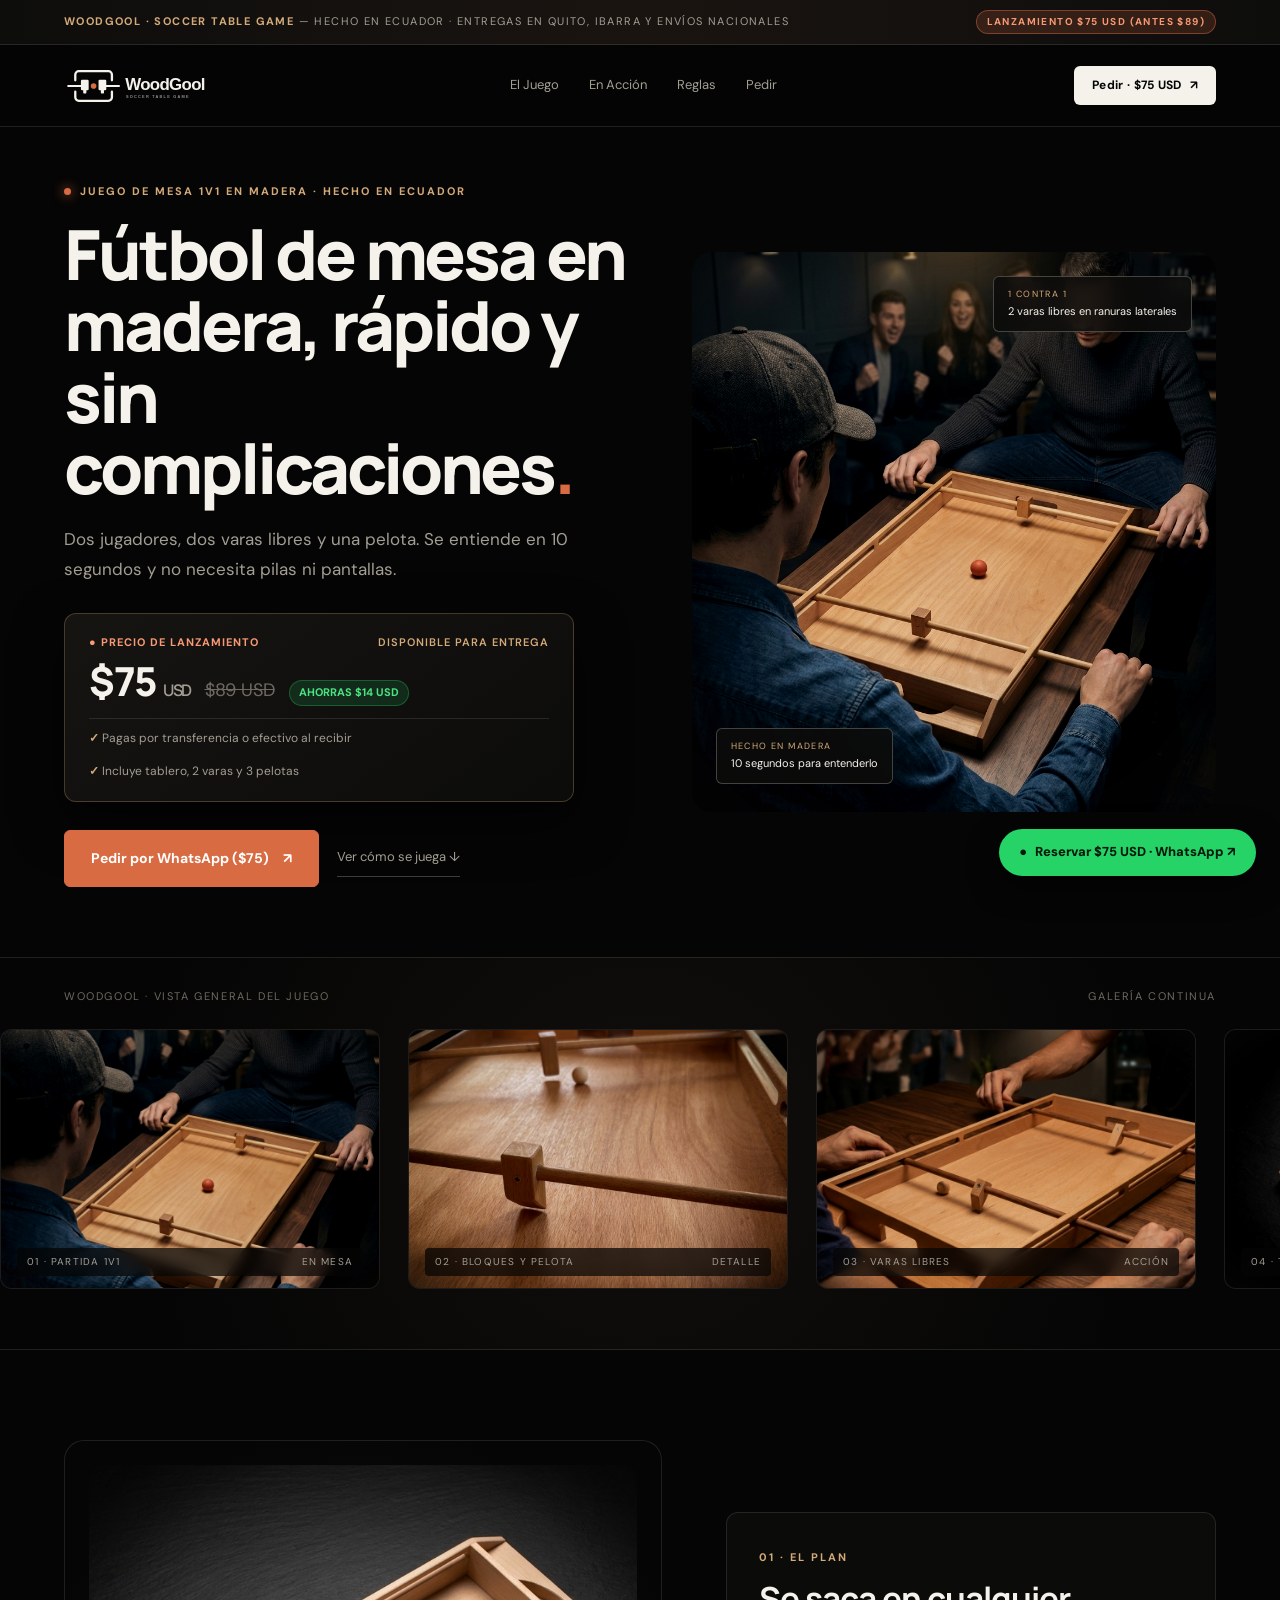
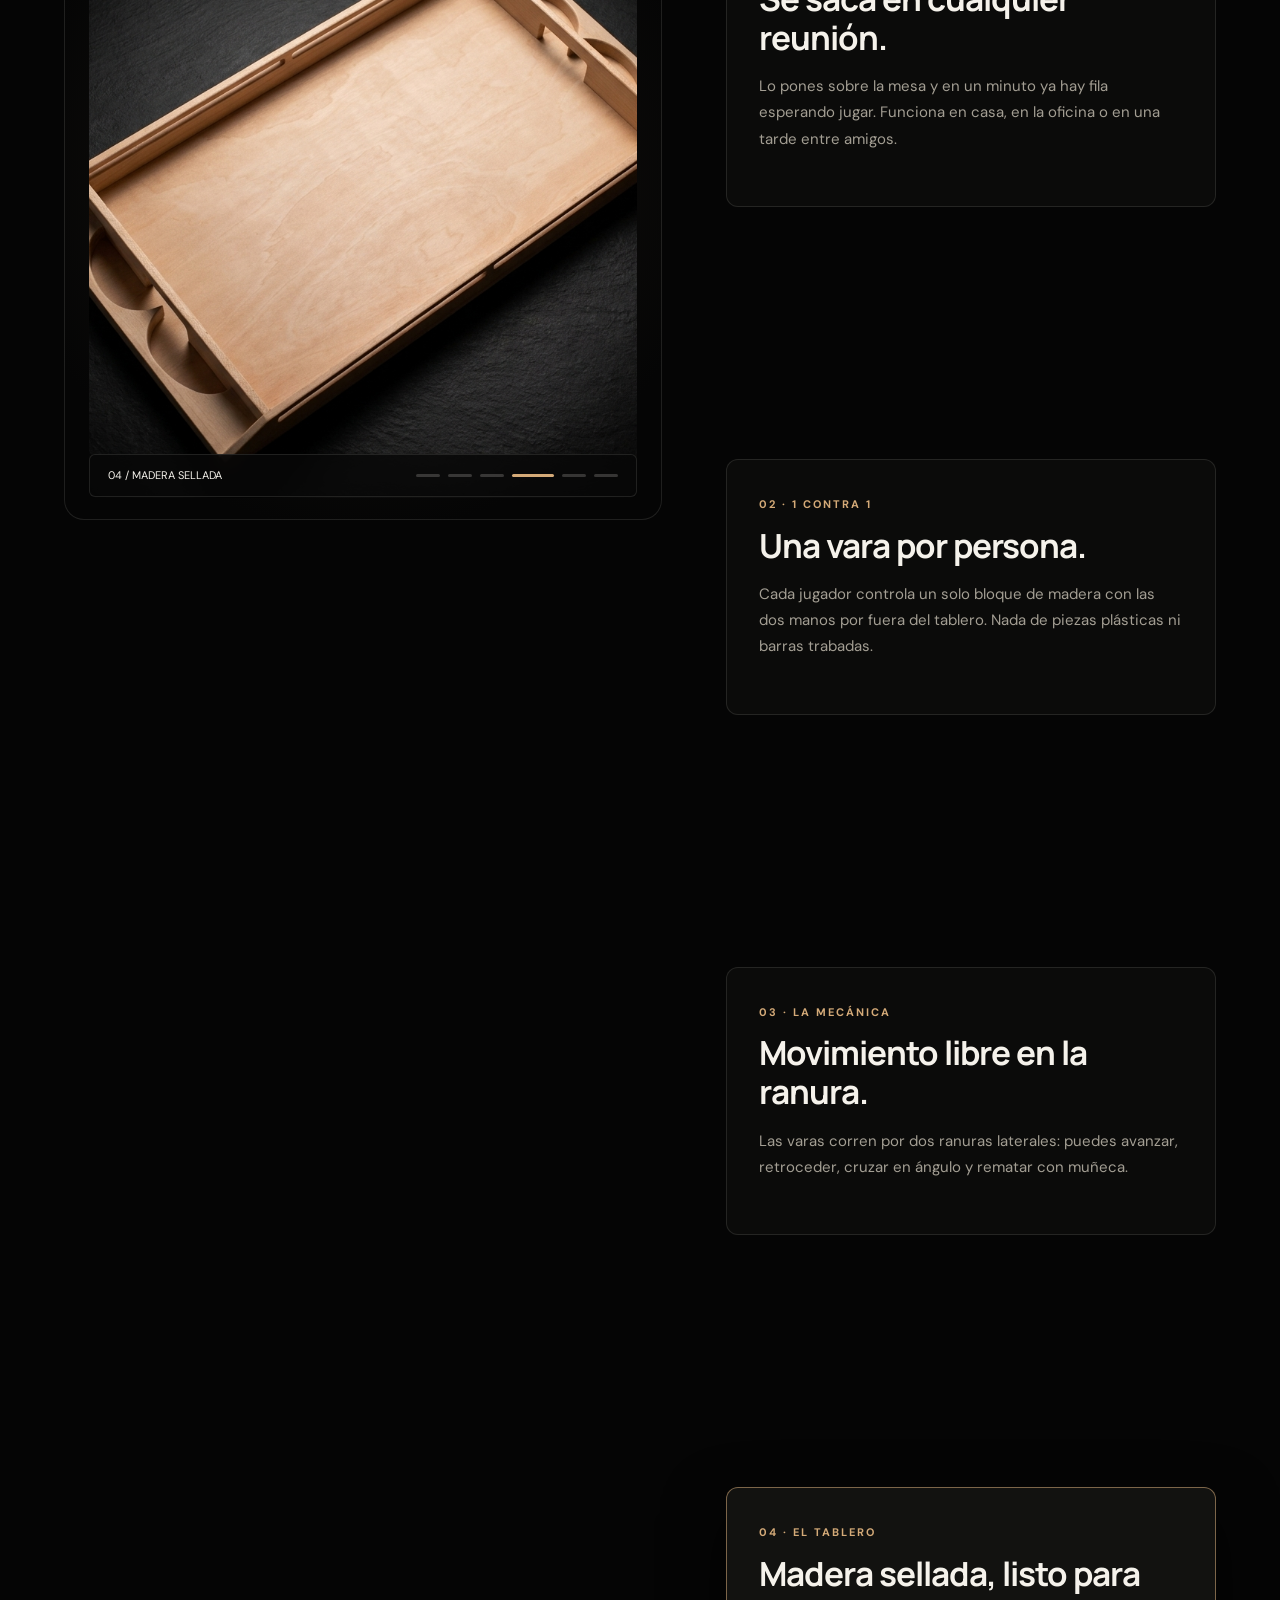
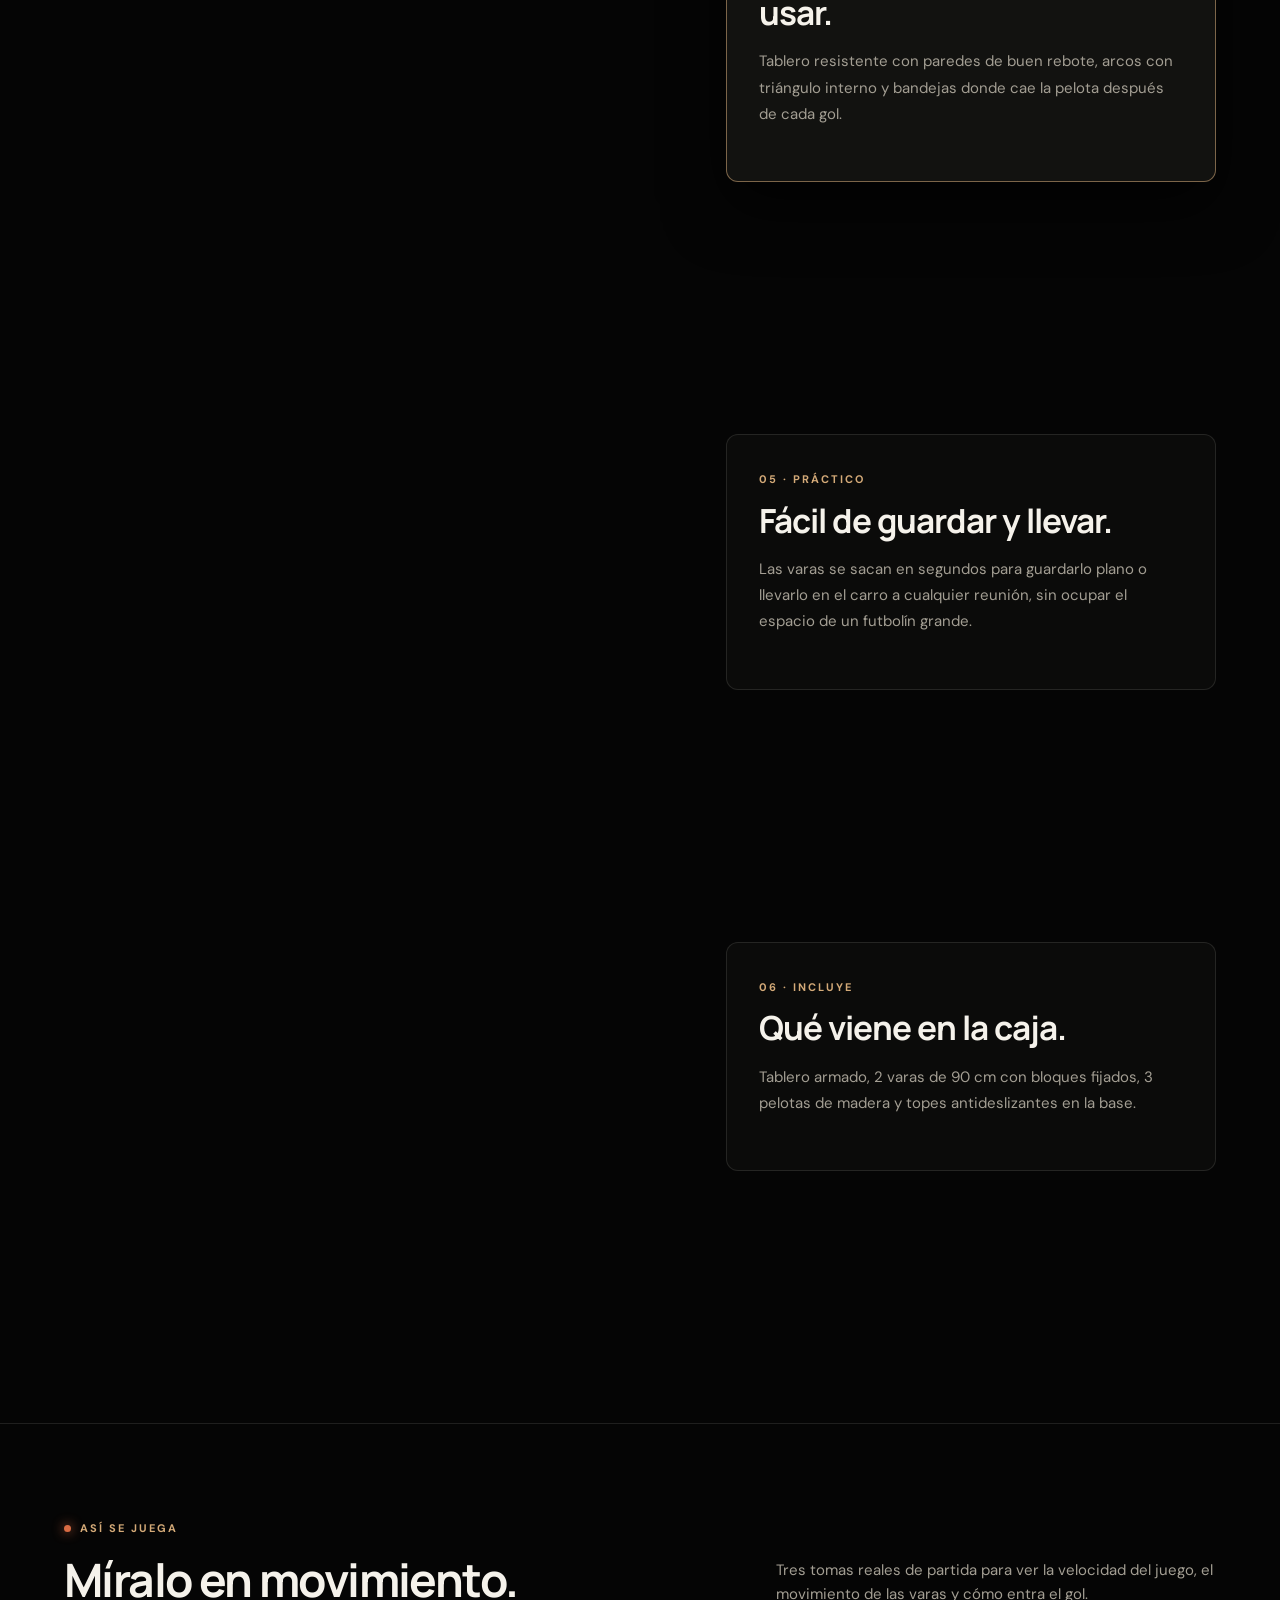
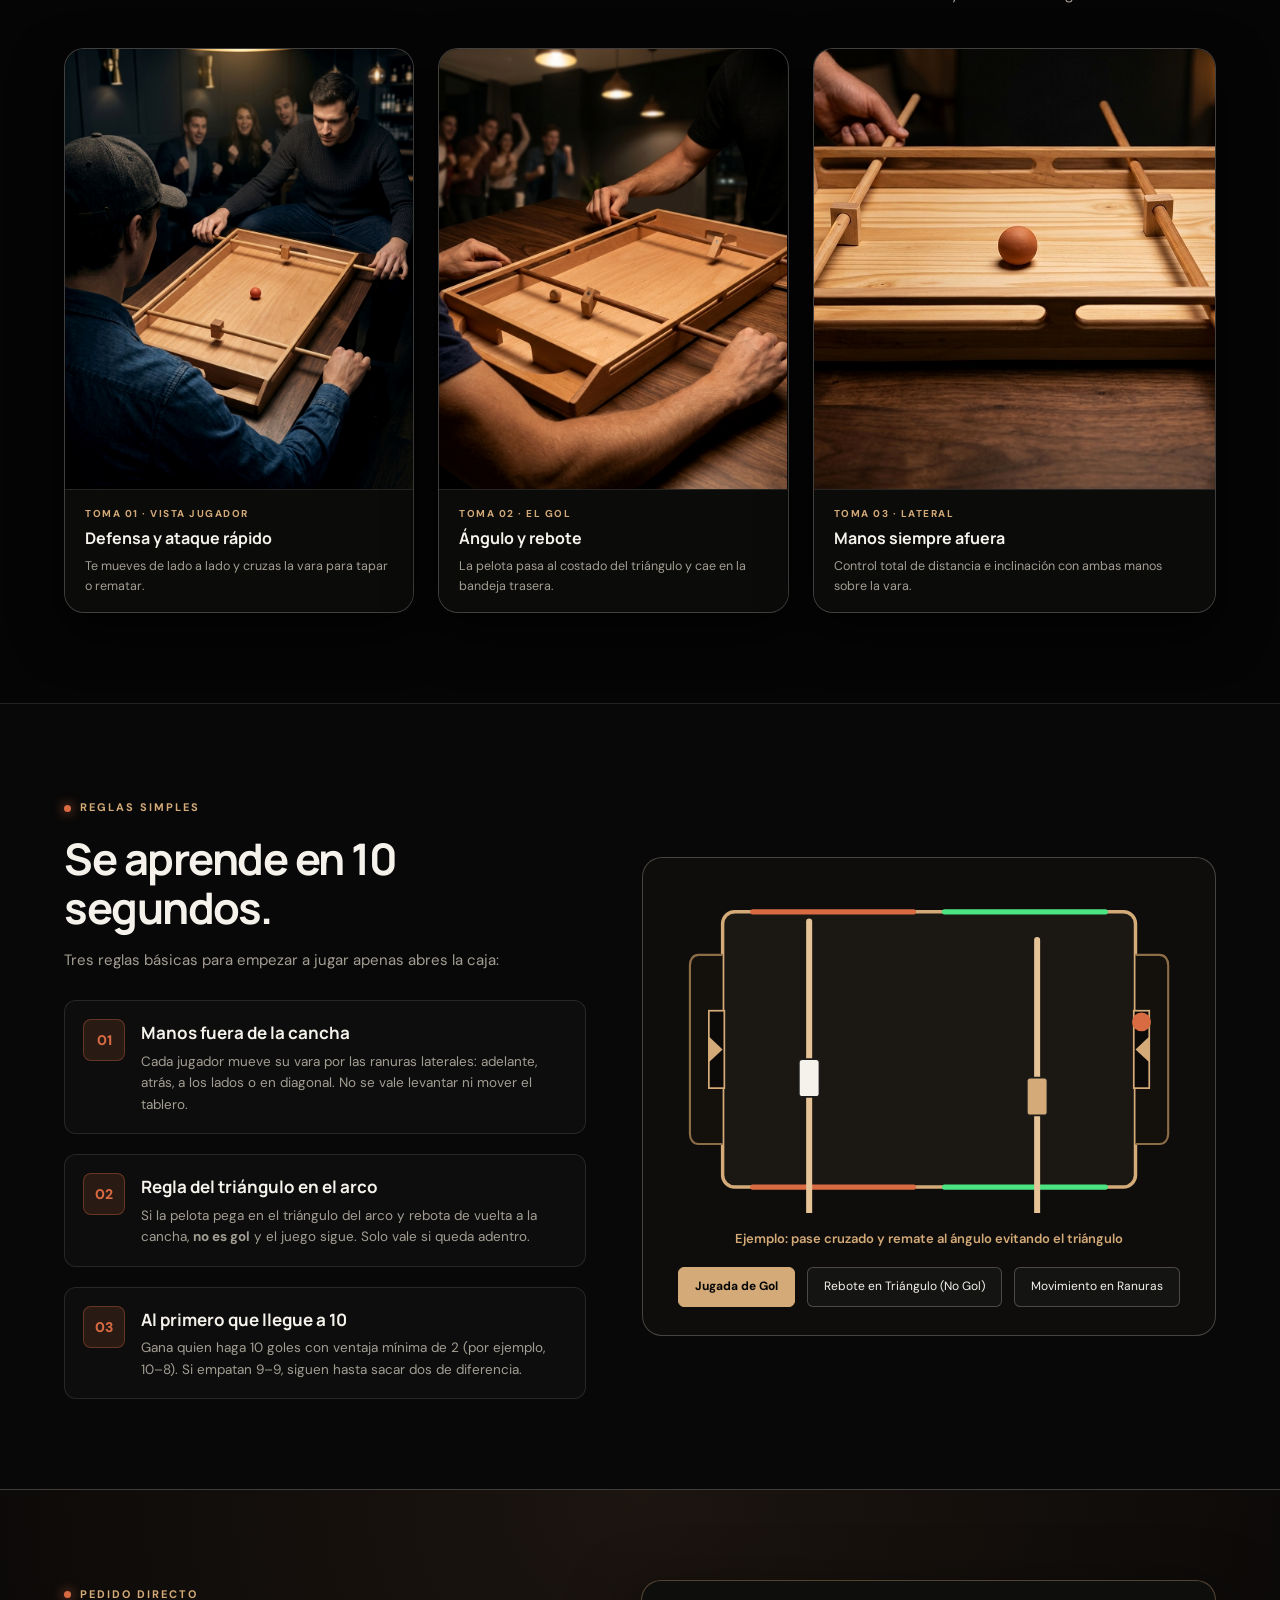
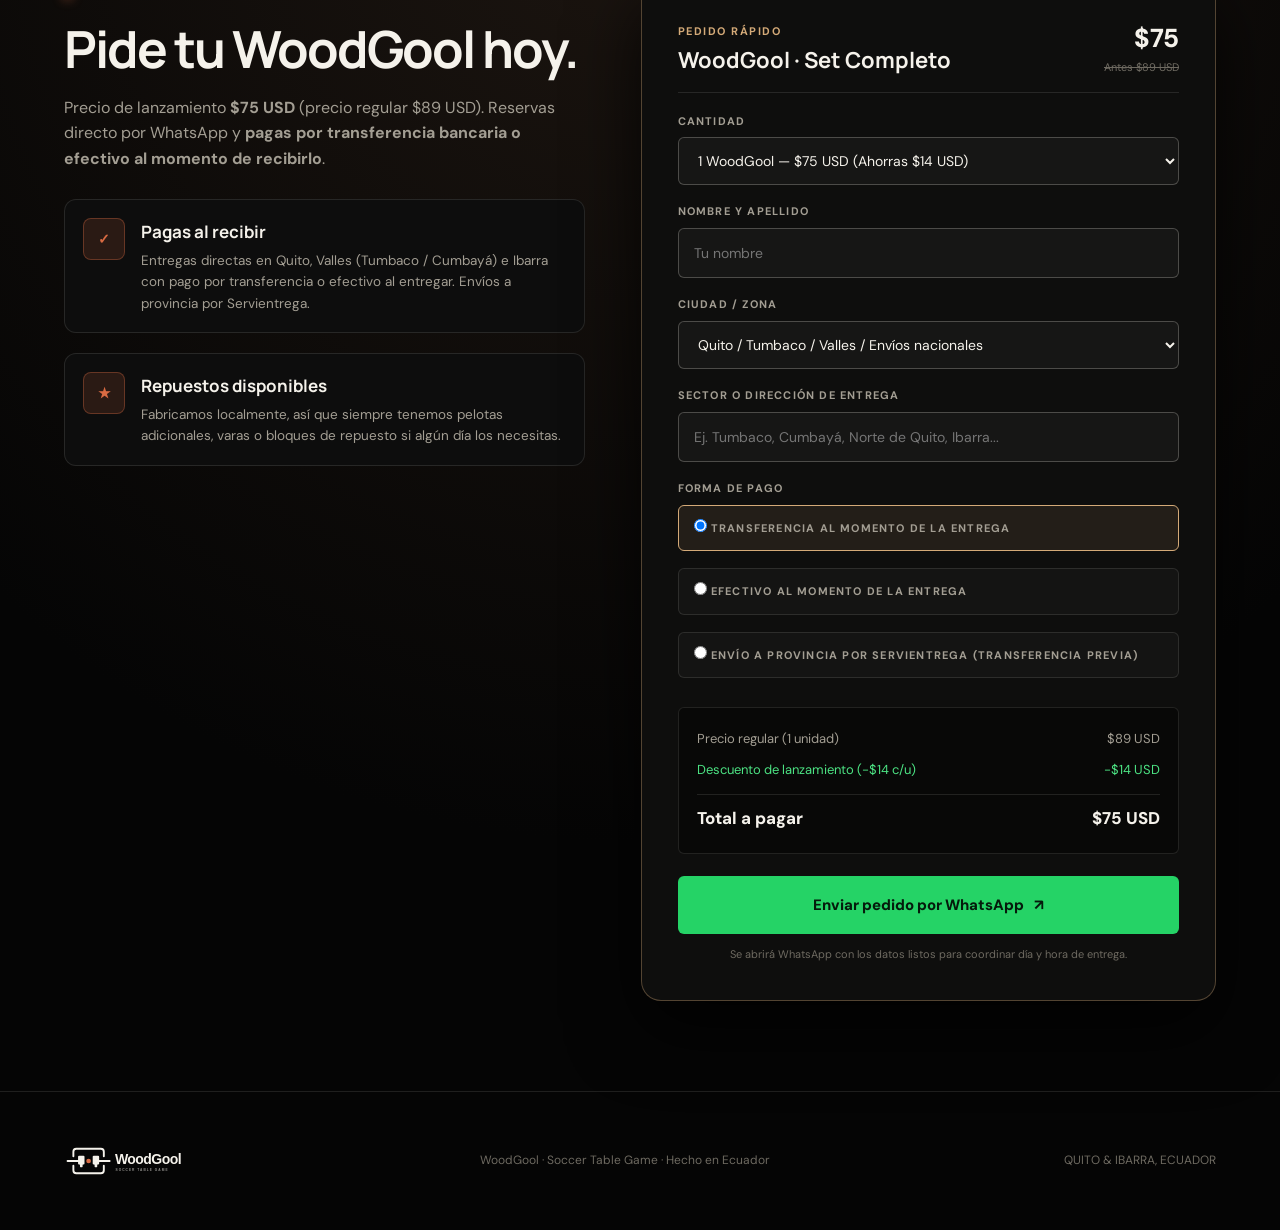
==== commit b4bdc607: "Remove inventory counts, rewrite human copy without AI clichés, add interactive preview studio" ====
--- a/index.html
+++ b/index.html
@@ -3,17 +3,17 @@
 <head>
   <meta charset="utf-8">
   <meta name="viewport" content="width=device-width, initial-scale=1">
-  <meta name="description" content="WoodGool — Soccer Table Game. El clásico europeo de destreza 1v1 en madera maciza. Edición Lanzamiento Navidad a $75 USD (antes $89). Reserva por WhatsApp y paga al recibir.">
-  <title>WoodGool — Soccer Table Game | El próximo partido es en tu mesa</title>
+  <meta name="description" content="WoodGool — Soccer Table Game. Juego de fútbol de mesa 1v1 en madera hecho en Ecuador. Precio de lanzamiento $75 USD (antes $89). Pide por WhatsApp y paga al recibir.">
+  <title>WoodGool — Soccer Table Game | Hecho en Ecuador</title>
   <link rel="stylesheet" href="style.css">
   <link rel="stylesheet" href="launch.css">
 </head>
 <body>
 
-  <!-- BARRA SUPERIOR DE CAMPAÑA -->
+  <!-- BARRA SUPERIOR -->
   <div class="announcement-bar">
-    <span><strong>WOODGOOL · SOCCER TABLE GAME</strong> — Edición Especial Navidad (Lote limitado a 100 unidades)</span>
-    <span class="badge-pill">PRECIO LANZAMIENTO $75 USD (ANTES $89)</span>
+    <span><strong>WOODGOOL · SOCCER TABLE GAME</strong> — Hecho en Ecuador · Entregas en Quito, Ibarra y envíos nacionales</span>
+    <span class="badge-pill">LANZAMIENTO $75 USD (ANTES $89)</span>
   </div>
 
   <!-- HEADER MINIMALISTA FONDO NEGRO -->
@@ -22,13 +22,13 @@
       <img id="header-logo" src="assets/logos/03-taller.svg" alt="WoodGool — Soccer Table Game">
     </a>
     <nav aria-label="Principal">
-      <a href="#transiciones">La Experiencia</a>
+      <a href="#transiciones">El Juego</a>
       <a href="#videos">En Acción</a>
-      <a href="#dinamica">Cómo se juega</a>
-      <a href="#pedir">Reservar</a>
+      <a href="#dinamica">Reglas</a>
+      <a href="#pedir">Pedir</a>
     </nav>
     <div class="header-actions">
-      <a class="nav-cta" href="#pedir">Pedir ahora · $75 USD <span>↗</span></a>
+      <a class="nav-cta" href="#pedir">Pedir · $75 USD <span>↗</span></a>
       <button class="menu" aria-label="Abrir menú" aria-expanded="false">☰</button>
     </div>
   </header>
@@ -37,17 +37,17 @@
     <!-- HERO SECTION -->
     <section class="hero">
       <div class="hero-copy">
-        <p class="eyebrow"><span class="dot"></span> CLÁSICO EUROPEO DE 1954 · HECHO A MANO EN ECUADOR</p>
-        <h1>El próximo<br>partido es<br>en tu mesa<span class="accent">.</span></h1>
-        <p class="intro">
-          Una pelota, dos varas libres y cero pantallas. La velocidad del <em>air-hockey</em> y la precisión del futbolín talladas en madera maciza para encender cualquier reunión en segundos.
+        <p class="eyebrow" data-copy="hero-eyebrow"><span class="dot"></span> JUEGO DE MESA 1V1 EN MADERA · HECHO EN ECUADOR</p>
+        <h1 data-copy="hero-h1">Fútbol de mesa en madera, rápido y sin complicaciones<span class="accent">.</span></h1>
+        <p class="intro" data-copy="hero-intro">
+          Dos jugadores, dos varas libres y una pelota. Se entiende en 10 segundos y no necesita pilas ni pantallas.
         </p>
 
         <!-- CAJA DE OFERTA DE LANZAMIENTO -->
         <div class="launch-offer-box">
           <div class="offer-header">
-            <span class="offer-tag">● OFERTA DE LANZAMIENTO NAVIDAD</span>
-            <span class="stock-counter">LOTE DE 100 UNIDADES</span>
+            <span class="offer-tag" data-copy="offer-tag">● PRECIO DE LANZAMIENTO</span>
+            <span class="stock-counter" data-copy="offer-status">DISPONIBLE PARA ENTREGA</span>
           </div>
           <div class="price-row">
             <span class="price-now">$75 <small style="font-size:16px;font-weight:600;color:#A39E93">USD</small></span>
@@ -55,133 +55,133 @@
             <span class="price-save">AHORRAS $14 USD</span>
           </div>
           <div class="offer-perks">
-            <span>Pago por transferencia al momento de la entrega</span>
+            <span>Pagas por transferencia o efectivo al recibir</span>
             <span>Incluye tablero, 2 varas y 3 pelotas</span>
           </div>
         </div>
 
         <div class="actions">
-          <a class="button" href="#pedir">Reservar por WhatsApp ($75) <span>↗</span></a>
-          <a class="text-link" href="#videos">Ver partidos reales en acción <span>↓</span></a>
+          <a class="button" href="#pedir" data-copy="hero-cta">Pedir por WhatsApp ($75) <span>↗</span></a>
+          <a class="text-link" href="#videos" data-copy="hero-subcta">Ver cómo se juega <span>↓</span></a>
         </div>
       </div>
 
       <div class="hero-visual">
         <figure class="dark-blend-frame">
-          <img src="assets/duelo-lounge.jpg" alt="Dos jugadores en pleno duelo 1v1 de WoodGool rodeados de amigos" fetchpriority="high">
+          <img src="assets/duelo-lounge.jpg" alt="Dos personas jugando WoodGool 1v1 en mesa" fetchpriority="high">
           <div class="floating-spec top-right">
-            <small>10 SEGUNDOS PARA ENTENDERLO</small>
+            <small>1 CONTRA 1</small>
             2 varas libres en ranuras laterales
           </div>
           <div class="floating-spec bottom-left">
-            <small>CERO PANTALLAS · PURO REFLEJO</small>
-            El juego que reúne a todos alrededor de la mesa
+            <small>HECHO EN MADERA</small>
+            10 segundos para entenderlo
           </div>
         </figure>
       </div>
     </section>
 
-    <!-- CINTA CONTINUA INFINITA (INFINITE SCROLL MARQUEE CON PÚBLICO Y ESTUDIO) -->
+    <!-- CINTA CONTINUA INFINITA -->
     <section class="infinite-stream-section" aria-label="Galería en flujo continuo">
       <div class="stream-header">
-        <span>WOODGOOL EN ACCIÓN · ESTUDIO &amp; COMUNIDAD</span>
-        <span>DESLIZAMIENTO CONTINUO</span>
+        <span>WOODGOOL · VISTA GENERAL DEL JUEGO</span>
+        <span>GALERÍA CONTINUA</span>
       </div>
       <div class="marquee-track" id="marquee-track">
-        <!-- Set 1 (8 escenas combinando público, ambiente nocturno y estudio oscuro) -->
-        <figure class="stream-card">
-          <img src="assets/duelo-lounge.jpg" alt="Duelo nocturno de WoodGool con amigos">
-          <figcaption><span>01 · NOCHE DE REVANCHA</span><span>LOUNGE &amp; AMIGOS</span></figcaption>
-        </figure>
-        <figure class="stream-card">
-          <img src="assets/juego.jpg" alt="Primer plano de los bloques jugador y pelota de madera">
-          <figcaption><span>02 · DUELO EN EL CENTRO</span><span>MACRO ESTUDIO</span></figcaption>
-        </figure>
-        <figure class="stream-card">
-          <img src="assets/duelo-amigos.jpg" alt="Manos controlando las varas libres en partido con público">
-          <figcaption><span>03 · CERO PANTALLAS</span><span>ACCIÓN EN MESA</span></figcaption>
-        </figure>
-        <figure class="stream-card">
-          <img src="assets/tablero.png" alt="Vista 3/4 del tablero de madera sobre piedra negra">
-          <figcaption><span>04 · ARQUITECTURA LIMPIA</span><span>MADERA CALIBRADA</span></figcaption>
-        </figure>
-        <figure class="stream-card">
-          <img src="assets/duelo-club.jpg" alt="Dos rivales jugando WoodGool frente a frente en evento social">
-          <figcaption><span>05 · EL CENTRO DEL EVENTO</span><span>CLÁSICO EUROPEO</span></figcaption>
-        </figure>
-        <figure class="stream-card">
-          <img src="assets/duelo-manos.jpg" alt="Cuatro manos sujetando las varas de control por fuera de la cancha">
-          <figcaption><span>06 · CARA A CARA</span><span>PURO REFLEJO</span></figcaption>
-        </figure>
-        <figure class="stream-card">
-          <img src="assets/detalle.png" alt="Detalle de ranuras laterales y carpintería artesanal">
-          <figcaption><span>07 · RANURAS LATERALES</span><span>EBANISTERÍA</span></figcaption>
-        </figure>
-        <figure class="stream-card">
-          <img src="assets/escena-hogar.png" alt="WoodGool iluminado sobre mesa de comedor nocturna">
-          <figcaption><span>08 · EN TU COMEDOR</span><span>DISEÑO ATEMPORAL</span></figcaption>
-        </figure>
-
-        <!-- Set 2 (Duplicado exacto para loop infinito sin cortes) -->
+        <!-- Set 1 -->
+        <figure class="stream-card">
+          <img src="assets/duelo-lounge.jpg" alt="Partida 1v1 de WoodGool">
+          <figcaption><span>01 · PARTIDA 1V1</span><span>EN MESA</span></figcaption>
+        </figure>
+        <figure class="stream-card">
+          <img src="assets/juego.jpg" alt="Bloques jugador y pelota de madera">
+          <figcaption><span>02 · BLOQUES Y PELOTA</span><span>DETALLE</span></figcaption>
+        </figure>
+        <figure class="stream-card">
+          <img src="assets/duelo-amigos.jpg" alt="Control de varas en ranura lateral">
+          <figcaption><span>03 · VARAS LIBRES</span><span>ACCIÓN</span></figcaption>
+        </figure>
+        <figure class="stream-card">
+          <img src="assets/tablero.png" alt="Tablero de madera completo">
+          <figcaption><span>04 · TABLERO</span><span>MADERA SELLADA</span></figcaption>
+        </figure>
+        <figure class="stream-card">
+          <img src="assets/duelo-club.jpg" alt="Dos jugadores frente a frente">
+          <figcaption><span>05 · EN CUALQUIER MESA</span><span>PORTÁTIL</span></figcaption>
+        </figure>
+        <figure class="stream-card">
+          <img src="assets/duelo-manos.jpg" alt="Manos fuera de la cancha sujetando las varas">
+          <figcaption><span>06 · CARA A CARA</span><span>REFLEJOS</span></figcaption>
+        </figure>
+        <figure class="stream-card">
+          <img src="assets/detalle.png" alt="Ranuras laterales y carpintería">
+          <figcaption><span>07 · RANURAS</span><span>ACABADO</span></figcaption>
+        </figure>
+        <figure class="stream-card">
+          <img src="assets/escena-hogar.png" alt="WoodGool sobre mesa de comedor">
+          <figcaption><span>08 · EN CASA</span><span>SIN PANTALLAS</span></figcaption>
+        </figure>
+
+        <!-- Set 2 -->
         <figure class="stream-card" aria-hidden="true">
           <img src="assets/duelo-lounge.jpg" alt="">
-          <figcaption><span>01 · NOCHE DE REVANCHA</span><span>LOUNGE &amp; AMIGOS</span></figcaption>
+          <figcaption><span>01 · PARTIDA 1V1</span><span>EN MESA</span></figcaption>
         </figure>
         <figure class="stream-card" aria-hidden="true">
           <img src="assets/juego.jpg" alt="">
-          <figcaption><span>02 · DUELO EN EL CENTRO</span><span>MACRO ESTUDIO</span></figcaption>
+          <figcaption><span>02 · BLOQUES Y PELOTA</span><span>DETALLE</span></figcaption>
         </figure>
         <figure class="stream-card" aria-hidden="true">
           <img src="assets/duelo-amigos.jpg" alt="">
-          <figcaption><span>03 · CERO PANTALLAS</span><span>ACCIÓN EN MESA</span></figcaption>
+          <figcaption><span>03 · VARAS LIBRES</span><span>ACCIÓN</span></figcaption>
         </figure>
         <figure class="stream-card" aria-hidden="true">
           <img src="assets/tablero.png" alt="">
-          <figcaption><span>04 · ARQUITECTURA LIMPIA</span><span>MADERA CALIBRADA</span></figcaption>
+          <figcaption><span>04 · TABLERO</span><span>MADERA SELLADA</span></figcaption>
         </figure>
         <figure class="stream-card" aria-hidden="true">
           <img src="assets/duelo-club.jpg" alt="">
-          <figcaption><span>05 · EL CENTRO DEL EVENTO</span><span>CLÁSICO EUROPEO</span></figcaption>
+          <figcaption><span>05 · EN CUALQUIER MESA</span><span>PORTÁTIL</span></figcaption>
         </figure>
         <figure class="stream-card" aria-hidden="true">
           <img src="assets/duelo-manos.jpg" alt="">
-          <figcaption><span>06 · CARA A CARA</span><span>PURO REFLEJO</span></figcaption>
+          <figcaption><span>06 · CARA A CARA</span><span>REFLEJOS</span></figcaption>
         </figure>
         <figure class="stream-card" aria-hidden="true">
           <img src="assets/detalle.png" alt="">
-          <figcaption><span>07 · RANURAS LATERALES</span><span>EBANISTERÍA</span></figcaption>
+          <figcaption><span>07 · RANURAS</span><span>ACABADO</span></figcaption>
         </figure>
         <figure class="stream-card" aria-hidden="true">
           <img src="assets/escena-hogar.png" alt="">
-          <figcaption><span>08 · EN TU COMEDOR</span><span>DISEÑO ATEMPORAL</span></figcaption>
+          <figcaption><span>08 · EN CASA</span><span>SIN PANTALLAS</span></figcaption>
         </figure>
       </div>
     </section>
 
-    <!-- INFINITE TRANSITIONS AL HACER SCROLL (STICKY STAGE + 6 CAPÍTULOS) -->
+    <!-- TRANSICIONES AL HACER SCROLL (6 CAPÍTULOS) -->
     <section class="scroll-transitions-wrapper" id="transiciones">
       <div class="sticky-stage">
         <div class="stage-slide active" data-slide="0">
-          <img src="assets/duelo-lounge.jpg" alt="Dos jugadores en duelo 1v1 de WoodGool con amigos">
+          <img src="assets/duelo-lounge.jpg" alt="Dos jugadores en duelo 1v1 de WoodGool">
         </div>
         <div class="stage-slide" data-slide="1">
-          <img src="assets/juego.jpg" alt="Primer plano del duelo entre los dos bloques jugador en madera">
+          <img src="assets/juego.jpg" alt="Primer plano de los dos bloques jugador en madera">
         </div>
         <div class="stage-slide" data-slide="2">
           <img src="assets/duelo-amigos.jpg" alt="Manos controlando las varas a través de las ranuras laterales">
         </div>
         <div class="stage-slide" data-slide="3">
-          <img src="assets/tablero.png" alt="Arquitectura completa del tablero WoodGool sobre fondo negro">
+          <img src="assets/tablero.png" alt="Tablero completo de WoodGool">
         </div>
         <div class="stage-slide" data-slide="4">
-          <img src="assets/duelo-club.jpg" alt="Duelo social de WoodGool en ambiente nocturno">
+          <img src="assets/duelo-club.jpg" alt="Partida de WoodGool en mesa">
         </div>
         <div class="stage-slide" data-slide="5">
-          <img src="assets/piezas.png" alt="Set completo desmontable con varas de 90 cm y 3 pelotas">
+          <img src="assets/piezas.png" alt="Set completo con varas extraíbles y 3 pelotas">
         </div>
 
         <div class="stage-hud">
-          <span id="stage-caption">01 / LA EMOCIÓN DEL DUELO</span>
+          <span id="stage-caption">01 / EN CUALQUIER REUNIÓN</span>
           <div class="stage-dots">
             <span class="stage-dot active" data-dot="0"></span>
             <span class="stage-dot" data-dot="1"></span>
@@ -194,67 +194,67 @@
       </div>
 
       <div class="scroll-chapters">
-        <article class="chapter-card active" data-chapter="0" data-title="01 / LA EMOCIÓN DEL DUELO">
-          <span class="chapter-step">01 · ENERGÍA SOCIAL</span>
-          <h2>Cuando empieza el partido,<br>todos se acercan a mirar.</h2>
-          <p>
-            No importa si estás en una reunión en casa, un bar con amigos o una pausa en la oficina: el sonido seco de la pelota contra la madera atrae a todos alrededor de la mesa esperando su turno para retar al ganador.
-          </p>
-        </article>
-
-        <article class="chapter-card" data-chapter="1" data-title="02 / UN JUGADOR POR LADO">
-          <span class="chapter-step">02 · PRECISIÓN 1V1</span>
-          <h2>Un solo bloque jugador.<br>Cero suerte, puro reflejo.</h2>
-          <p>
-            Cada persona controla una única vara con su bloque jugador macizo (<em>Männchen</em>). Con ambas manos fuera de la cancha, defiendes tu arco, amagas y buscas el ángulo exacto de disparo en fracciones de segundo.
-          </p>
-        </article>
-
-        <article class="chapter-card" data-chapter="2" data-title="03 / RANURAS LATERALES DE ACCIÓN LIBRE">
-          <span class="chapter-step">03 · LA MECÁNICA EUROPEA</span>
-          <h2>Libertad total en<br>todas las direcciones.</h2>
-          <p>
-            A diferencia de un futbolín común de barras fijas, aquí las varas corren libremente por dos ranuras longitudinales. Puedes avanzar, retroceder, cruzar la vara en diagonal y girar la muñeca para definir con efecto.
-          </p>
-        </article>
-
-        <article class="chapter-card" data-chapter="3" data-title="04 / ARQUITECTURA EN MADERA">
-          <span class="chapter-step">04 · DISEÑO ATEMPORAL</span>
-          <h2>Minimalismo europeo.<br>Ebanistería ecuatoriana.</h2>
-          <p>
-            Cancha limpia sin grabados ni distracciones visuales, paredes macizas de rebote rápido, arcos con obstáculo triangular reglamentario y bandejas colectoras curvas detrás de cada portería.
-          </p>
-        </article>
-
-        <article class="chapter-card" data-chapter="4" data-title="05 / EN CUALQUIER ESCENARIO">
-          <span class="chapter-step">05 · PORTÁTIL Y VERSÁTIL</span>
-          <h2>De la mesa del comedor<br>al centro del evento.</h2>
-          <p>
-            Colócalo sobre cualquier mesa o soporte plegable. Sin cables, sin baterías y sin pantallas: un objeto de diseño que viste tu sala cuando descansa y desata torneos inolvidables cuando salen las pelotas.
-          </p>
-        </article>
-
-        <article class="chapter-card" data-chapter="5" data-title="06 / SET COMPLETO DESMONTABLE">
-          <span class="chapter-step">06 · LO QUE INCLUYE TU CAJA</span>
-          <h2>Se arma en segundos.<br>Hecho para durar décadas.</h2>
-          <p>
-            Cada WoodGool incluye el tablero de madera estabilizada para clima de Sierra y Costa, 2 varas calibradas de 90 cm extraíbles con sus bloques jugador fijados mecánicamente, 3 pelotas de 20 mm y topes antideslizantes.
+        <article class="chapter-card active" data-chapter="0" data-title="01 / EN CUALQUIER REUNIÓN">
+          <span class="chapter-step">01 · EL PLAN</span>
+          <h2 data-copy="ch0-h2">Se saca en cualquier reunión.</h2>
+          <p data-copy="ch0-p">
+            Lo pones sobre la mesa y en un minuto ya hay fila esperando jugar. Funciona en casa, en la oficina o en una tarde entre amigos.
+          </p>
+        </article>
+
+        <article class="chapter-card" data-chapter="1" data-title="02 / UNA VARA POR PERSONA">
+          <span class="chapter-step">02 · 1 CONTRA 1</span>
+          <h2 data-copy="ch1-h2">Una vara por persona.</h2>
+          <p data-copy="ch1-p">
+            Cada jugador controla un solo bloque de madera con las dos manos por fuera del tablero. Nada de piezas plásticas ni barras trabadas.
+          </p>
+        </article>
+
+        <article class="chapter-card" data-chapter="2" data-title="03 / MOVIMIENTO LIBRE EN LA RANURA">
+          <span class="chapter-step">03 · LA MECÁNICA</span>
+          <h2 data-copy="ch2-h2">Movimiento libre en la ranura.</h2>
+          <p data-copy="ch2-p">
+            Las varas corren por dos ranuras laterales: puedes avanzar, retroceder, cruzar en ángulo y rematar con muñeca.
+          </p>
+        </article>
+
+        <article class="chapter-card" data-chapter="3" data-title="04 / MADERA SELLADA">
+          <span class="chapter-step">04 · EL TABLERO</span>
+          <h2 data-copy="ch3-h2">Madera sellada, listo para usar.</h2>
+          <p data-copy="ch3-p">
+            Tablero resistente con paredes de buen rebote, arcos con triángulo interno y bandejas donde cae la pelota después de cada gol.
+          </p>
+        </article>
+
+        <article class="chapter-card" data-chapter="4" data-title="05 / FÁCIL DE GUARDAR Y LLEVAR">
+          <span class="chapter-step">05 · PRÁCTICO</span>
+          <h2 data-copy="ch4-h2">Fácil de guardar y llevar.</h2>
+          <p data-copy="ch4-p">
+            Las varas se sacan en segundos para guardarlo plano o llevarlo en el carro a cualquier reunión, sin ocupar el espacio de un futbolín grande.
+          </p>
+        </article>
+
+        <article class="chapter-card" data-chapter="5" data-title="06 / QUÉ VIENE EN LA CAJA">
+          <span class="chapter-step">06 · INCLUYE</span>
+          <h2 data-copy="ch5-h2">Qué viene en la caja.</h2>
+          <p data-copy="ch5-p">
+            Tablero armado, 2 varas de 90 cm con bloques fijados, 3 pelotas de madera y topes antideslizantes en la base.
           </p>
         </article>
       </div>
     </section>
 
-    <!-- GALERÍA DE 3 VIDEOS REALES EN ACCIÓN (AUTOPLAY LOOP SIN CURSOR NI BORDES) -->
+    <!-- GALERÍA DE 3 VIDEOS REALES EN ACCIÓN -->
     <section class="video-showcase" id="videos">
       <div class="video-showcase-header">
         <div>
-          <p class="eyebrow"><span class="dot"></span> PARTIDOS REALES · VELOCIDAD 1V1</p>
-          <h2 style="font-size:clamp(30px,3.6vw,48px);letter-spacing:-1.6px;line-height:1.1;">
-            Mira la dinámica real en mesa.
+          <p class="eyebrow"><span class="dot"></span> ASÍ SE JUEGA</p>
+          <h2 data-copy="videos-h2" style="font-size:clamp(30px,3.6vw,48px);letter-spacing:-1.6px;line-height:1.1;">
+            Míralo en movimiento.
           </h2>
         </div>
-        <p style="color:var(--ink-secondary);font-size:15px;max-width:440px;">
-          Tres ángulos reales de partida mostrando la velocidad del peloteo, el desplazamiento libre por las ranuras laterales y la definición a gol.
+        <p data-copy="videos-p" style="color:var(--ink-secondary);font-size:15px;max-width:440px;">
+          Tres tomas reales de partida para ver la velocidad del juego, el movimiento de las varas y cómo entra el gol.
         </p>
       </div>
 
@@ -264,9 +264,9 @@
             <source src="assets/duelo-pov.mp4" type="video/mp4">
           </video>
           <div class="video-card-caption">
-            <span>ÁNGULO 01 · POV JUGADOR</span>
-            <h3>Reflejos cara a cara</h3>
-            <p>Defensa de arco y ataques rápidos deslizando la vara en diagonal por la ranura.</p>
+            <span>TOMA 01 · VISTA JUGADOR</span>
+            <h3>Defensa y ataque rápido</h3>
+            <p>Te mueves de lado a lado y cruzas la vara para tapar o rematar.</p>
           </div>
         </article>
 
@@ -275,9 +275,9 @@
             <source src="assets/duelo-gol.mp4" type="video/mp4">
           </video>
           <div class="video-card-caption">
-            <span>ÁNGULO 02 · DEFINICIÓN</span>
-            <h3>El ángulo de gol</h3>
-            <p>La pelota entra limpia superando el triángulo del arco y cae en el colector curvo.</p>
+            <span>TOMA 02 · EL GOL</span>
+            <h3>Ángulo y rebote</h3>
+            <p>La pelota pasa al costado del triángulo y cae en la bandeja trasera.</p>
           </div>
         </article>
 
@@ -286,122 +286,117 @@
             <source src="assets/duelo-lateral.mp4" type="video/mp4">
           </video>
           <div class="video-card-caption">
-            <span>ÁNGULO 03 · CONTROL LATERAL</span>
-            <h3>Ida y vuelta sin pausas</h3>
-            <p>Ambas manos permanecen fuera de la cancha controlando distancia, inclinación y golpeo.</p>
+            <span>TOMA 03 · LATERAL</span>
+            <h3>Manos siempre afuera</h3>
+            <p>Control total de distancia e inclinación con ambas manos sobre la vara.</p>
           </div>
         </article>
       </div>
     </section>
 
-    <!-- SIMULADOR INTERACTIVO DE LA DINÁMICA REAL (REGLAS DE BUCAREST 1954) -->
+    <!-- REGLAS + SIMULADOR INTERACTIVO -->
     <section class="mechanics-section" id="dinamica">
       <div class="mechanics-container">
         <div>
-          <p class="eyebrow"><span class="dot"></span> REGLAS OFICIALES DE 1954</p>
+          <p class="eyebrow"><span class="dot"></span> REGLAS SIMPLES</p>
           <h2 style="font-size:clamp(30px,3.4vw,46px);letter-spacing:-1.5px;line-height:1.12;margin-bottom:16px;">
-            Entiéndelo en 10 segundos.
+            Se aprende en 10 segundos.
           </h2>
           <p style="color:var(--ink-secondary);font-size:15px;">
-            Tres reglas simples que convierten cada partida en un duelo adictivo de cálculo geométrico y velocidad:
+            Tres reglas básicas para empezar a jugar apenas abres la caja:
           </p>
 
           <div class="rules-list">
             <div class="rule-item">
               <div class="rule-num">01</div>
               <div>
-                <h3>Libertad en 2 ejes sobre la ranura</h3>
-                <p>Desliza tu vara hacia adelante y atrás por la ranura de tu mitad de cancha, empújala a izquierda/derecha o crúzala en ángulo para bloquear y patear.</p>
+                <h3>Manos fuera de la cancha</h3>
+                <p>Cada jugador mueve su vara por las ranuras laterales: adelante, atrás, a los lados o en diagonal. No se vale levantar ni mover el tablero.</p>
               </div>
             </div>
             <div class="rule-item">
               <div class="rule-num">02</div>
               <div>
-                <h3>La Regla del Triángulo en el Arco</h3>
-                <p>Dentro de cada arco hay un triángulo de madera dura. Si la pelota golpea el triángulo y rebota de vuelta a la cancha, <strong>no es gol</strong> y el partido sigue sin pausa.</p>
+                <h3>Regla del triángulo en el arco</h3>
+                <p>Si la pelota pega en el triángulo del arco y rebota de vuelta a la cancha, <strong>no es gol</strong> y el juego sigue. Solo vale si queda adentro.</p>
               </div>
             </div>
             <div class="rule-item">
               <div class="rule-num">03</div>
               <div>
-                <h3>Sets a 10 goles (diferencia de 2)</h3>
-                <p>Manos siempre sobre la vara y fuera del tablero. Gana quien llegue primero a 10 goles con al menos 2 de ventaja (ej. 10–8).</p>
-              </div>
-            </div>
-          </div>
-        </div>
-
-        <!-- TABLERO ANIMADO SVG (CANCHA LIMPIA SIN CÍRCULO CENTRAL) -->
+                <h3>Al primero que llegue a 10</h3>
+                <p>Gana quien haga 10 goles con ventaja mínima de 2 (por ejemplo, 10–8). Si empatan 9–9, siguen hasta sacar dos de diferencia.</p>
+              </div>
+            </div>
+          </div>
+        </div>
+
+        <!-- TABLERO ANIMADO SVG -->
         <div class="interactive-board-box">
           <svg id="court-sim" viewBox="0 0 600 380" fill="none" xmlns="http://www.w3.org/2000/svg" aria-label="Simulador de dinámica de WoodGool">
             <rect x="60" y="30" width="480" height="320" rx="14" fill="#1B1712" stroke="#D4AA78" stroke-width="4"/>
             <path d="M60 80H32C26 80 22 85 22 92V288C22 295 26 300 32 300H60" fill="#14110D" stroke="#8C6D46" stroke-width="2.5"/>
             <path d="M540 80H568C574 80 578 85 578 92V288C578 295 574 300 568 300H540" fill="#14110D" stroke="#8C6D46" stroke-width="2.5"/>
-            <!-- Ranuras laterales -->
             <line x1="95" y1="30" x2="282" y2="30" stroke="#D96B43" stroke-width="6" stroke-linecap="round"/>
             <line x1="318" y1="30" x2="505" y2="30" stroke="#4CE383" stroke-width="6" stroke-linecap="round"/>
             <line x1="95" y1="350" x2="282" y2="350" stroke="#D96B43" stroke-width="6" stroke-linecap="round"/>
             <line x1="318" y1="350" x2="505" y2="350" stroke="#4CE383" stroke-width="6" stroke-linecap="round"/>
-            <!-- Arcos y Triángulos Reglamentarios -->
             <rect x="44" y="145" width="18" height="90" fill="#0B0A08" stroke="#D4AA78" stroke-width="2"/>
             <polygon points="44,175 60,190 44,205" fill="#D4AA78"/>
             <rect x="538" y="145" width="18" height="90" fill="#0B0A08" stroke="#D4AA78" stroke-width="2"/>
             <polygon points="556,175 540,190 556,205" fill="#D4AA78"/>
 
-            <!-- Vara y Jugador 1 -->
             <g id="sim-rod-1" transform="translate(190, 190)">
               <line x1="0" y1="-182" x2="0" y2="182" stroke="#E5C396" stroke-width="7" stroke-linecap="round"/>
               <rect x="-12" y="-22" width="24" height="44" rx="4" fill="#F5F2EB" stroke="#1C1C1B" stroke-width="2"/>
             </g>
 
-            <!-- Vara y Jugador 2 -->
             <g id="sim-rod-2" transform="translate(410, 190)">
               <line x1="0" y1="-182" x2="0" y2="182" stroke="#E5C396" stroke-width="7" stroke-linecap="round"/>
               <rect x="-12" y="-22" width="24" height="44" rx="4" fill="#D4AA78" stroke="#1C1C1B" stroke-width="2"/>
             </g>
 
-            <!-- Pelota -->
             <circle id="sim-ball" cx="300" cy="190" r="11" fill="#D96B43"/>
           </svg>
 
           <p id="sim-status" style="font-size:13px;color:var(--wood-gold);margin-top:8px;font-weight:600;">
-            Simulación interactiva: Duelo 1v1 en ranuras laterales y disparo a puerta
+            Ejemplo: pase cruzado y remate al ángulo evitando el triángulo
           </p>
 
           <div class="board-controls">
-            <button type="button" class="board-btn active" data-sim="goal">Ver Jugada de Gol</button>
-            <button type="button" class="board-btn" data-sim="triangle">Ver Rebote en Triángulo (No Gol)</button>
-            <button type="button" class="board-btn" data-sim="freedom">Ver Libertad en Ranuras</button>
+            <button type="button" class="board-btn active" data-sim="goal">Jugada de Gol</button>
+            <button type="button" class="board-btn" data-sim="triangle">Rebote en Triángulo (No Gol)</button>
+            <button type="button" class="board-btn" data-sim="freedom">Movimiento en Ranuras</button>
           </div>
         </div>
       </div>
     </section>
 
-    <!-- CONECTOR DE VENTA RÁPIDA (WHATSAPP + TRANSFERENCIA AL MOMENTO DE LA ENTREGA) -->
+    <!-- CONECTOR DE PEDIDO RÁPIDO (WHATSAPP + TRANSFERENCIA AL RECIBIR) -->
     <section class="checkout-section" id="pedir">
       <div class="checkout-grid">
         <div>
-          <p class="eyebrow"><span class="dot"></span> RESERVA DIRECTA · SIN INTERMEDIARIOS</p>
-          <h2 style="font-size:clamp(34px,4vw,54px);letter-spacing:-2px;line-height:1.08;margin-bottom:18px;">
-            Asegura tu WoodGool para esta Navidad.
+          <p class="eyebrow"><span class="dot"></span> PEDIDO DIRECTO</p>
+          <h2 data-copy="checkout-h2" style="font-size:clamp(34px,4vw,54px);letter-spacing:-2px;line-height:1.08;margin-bottom:18px;">
+            Pide tu WoodGool hoy.
           </h2>
-          <p style="color:var(--ink-secondary);font-size:16px;margin-bottom:28px;">
-            Por lanzamiento del primer lote de <strong>100 unidades</strong>, llévatelo a <strong>$75 USD</strong> (precio regular $89 USD). Reservas hoy por WhatsApp y <strong>pagas por transferencia bancaria al momento de recibirlo</strong>.
+          <p data-copy="checkout-p" style="color:var(--ink-secondary);font-size:16px;margin-bottom:28px;">
+            Precio de lanzamiento <strong>$75 USD</strong> (precio regular $89 USD). Reservas directo por WhatsApp y <strong>pagas por transferencia bancaria o efectivo al momento de recibirlo</strong>.
           </p>
 
           <div class="rules-list" style="margin-top:0;">
             <div class="rule-item">
               <div class="rule-num">✓</div>
               <div>
-                <h3>Pago seguro al recibir</h3>
-                <p>Recibes tu WoodGool y realizas la transferencia bancaria al momento de la entrega en Quito/Valles e Ibarra, o envío seguro por Servientrega a todo el Ecuador.</p>
+                <h3>Pagas al recibir</h3>
+                <p>Entregas directas en Quito, Valles (Tumbaco / Cumbayá) e Ibarra con pago por transferencia o efectivo al entregar. Envíos a provincia por Servientrega.</p>
               </div>
             </div>
             <div class="rule-item">
               <div class="rule-num">★</div>
               <div>
-                <h3>Garantía y Repuestos Oficiales</h3>
-                <p>Fabricado artesanalmente en madera estabilizada con repuestos siempre disponibles (pelotas adicionales, varas y bloques jugador).</p>
+                <h3>Repuestos disponibles</h3>
+                <p>Fabricamos localmente, así que siempre tenemos pelotas adicionales, varas o bloques de repuesto si algún día los necesitas.</p>
               </div>
             </div>
           </div>
@@ -412,7 +407,7 @@
           <div style="display:flex;justify-content:space-between;align-items:center;margin-bottom:20px;padding-bottom:14px;border-bottom:1px solid var(--line);">
             <div>
               <span style="font-size:11px;letter-spacing:1.5px;color:var(--wood-gold);font-weight:700;text-transform:uppercase;">PEDIDO RÁPIDO</span>
-              <h3 style="font-size:22px;">WoodGool · Edición Navidad</h3>
+              <h3 style="font-size:22px;">WoodGool · Set Completo</h3>
             </div>
             <div style="text-align:right;">
               <span style="font-size:26px;font-weight:800;color:var(--ink);">$75</span>
@@ -422,58 +417,58 @@
 
           <form id="quick-order-form">
             <div class="form-group">
-              <label for="order-qty">Cantidad de juegos</label>
+              <label for="order-qty">Cantidad</label>
               <select id="order-qty" class="form-control">
                 <option value="1">1 WoodGool — $75 USD (Ahorras $14 USD)</option>
                 <option value="2">2 WoodGool — $150 USD (Ahorras $28 USD)</option>
                 <option value="3">3 WoodGool — $225 USD (Ahorras $42 USD)</option>
-                <option value="5">5 WoodGool (Regalo Familia / Empresa) — $375 USD</option>
+                <option value="5">5 WoodGool — $375 USD</option>
               </select>
             </div>
 
             <div class="form-group">
-              <label for="order-name">Tu Nombre y Apellido</label>
-              <input type="text" id="order-name" class="form-control" placeholder="Ej. Mateo Andrade" required>
+              <label for="order-name">Nombre y Apellido</label>
+              <input type="text" id="order-name" class="form-control" placeholder="Tu nombre" required>
             </div>
 
             <div class="form-group">
-              <label for="order-hub">Punto de Despacho / Zona de Atención</label>
+              <label for="order-hub">Ciudad / Zona</label>
               <select id="order-hub" class="form-control">
-                <option value="593980873462">Quito / Tumbaco / Valles / Resto del país</option>
+                <option value="593980873462">Quito / Tumbaco / Valles / Envíos nacionales</option>
                 <option value="593989347024">Ibarra / Imbabura / Otavalo / Zona Norte</option>
               </select>
             </div>
 
             <div class="form-group">
-              <label for="order-city">Dirección o Sector Exacto de Entrega</label>
-              <input type="text" id="order-city" class="form-control" placeholder="Ej. Tumbaco / Cumbayá / Centro Ibarra / Guayaquil" required>
+              <label for="order-city">Sector o dirección de entrega</label>
+              <input type="text" id="order-city" class="form-control" placeholder="Ej. Tumbaco, Cumbayá, Norte de Quito, Ibarra..." required>
             </div>
 
             <div class="form-group">
-              <label>Método de Pago</label>
+              <label>Forma de Pago</label>
               <div class="payment-pills">
                 <label class="payment-option">
                   <input type="radio" name="paymentMethod" value="Transferencia bancaria al momento de la entrega" checked>
-                  <span><strong>Transferencia al momento de la entrega</strong> (Recomendado)</span>
+                  <span><strong>Transferencia al momento de la entrega</strong></span>
                 </label>
                 <label class="payment-option">
                   <input type="radio" name="paymentMethod" value="Efectivo al momento de la entrega">
                   <span>Efectivo al momento de la entrega</span>
                 </label>
                 <label class="payment-option">
-                  <input type="radio" name="paymentMethod" value="Transferencia por envío nacional (Servientrega)">
-                  <span>Envío a provincia por Servientrega (Transferencia previa al despacho)</span>
+                  <input type="radio" name="paymentMethod" value="Envío a provincia por Servientrega">
+                  <span>Envío a provincia por Servientrega (Transferencia previa)</span>
                 </label>
               </div>
             </div>
 
             <div class="order-summary-box">
               <div class="summary-line">
-                <span>Precio Regular (<span id="sum-qty-label">1 unidad</span>)</span>
+                <span>Precio regular (<span id="sum-qty-label">1 unidad</span>)</span>
                 <span id="sum-regular">$89 USD</span>
               </div>
               <div class="summary-line discount">
-                <span>Descuento Lanzamiento Navidad (-$14 c/u)</span>
+                <span>Descuento de lanzamiento (-$14 c/u)</span>
                 <span id="sum-discount">-$14 USD</span>
               </div>
               <div class="summary-line total">
@@ -483,10 +478,10 @@
             </div>
 
             <button type="submit" class="submit-whatsapp-btn">
-              <span>Reservar ahora por WhatsApp</span> <span>↗</span>
+              <span>Enviar pedido por WhatsApp</span> <span>↗</span>
             </button>
             <p style="font-size:11px;color:var(--ink-muted);text-align:center;margin-top:12px;">
-              Se abrirá WhatsApp con tu pedido listo para coordinar día y hora de entrega.
+              Se abrirá WhatsApp con los datos listos para coordinar día y hora de entrega.
             </p>
           </form>
         </div>
@@ -498,8 +493,8 @@
     <a href="#" aria-label="Volver al inicio">
       <img id="footer-logo" src="assets/logos/03-taller.svg" alt="WoodGool">
     </a>
-    <p>WoodGool · Soccer Table Game · Hecho a mano en Ecuador</p>
-    <span>QUITO &amp; IBARRA, ECUADOR / 2026</span>
+    <p>WoodGool · Soccer Table Game · Hecho en Ecuador</p>
+    <span>QUITO &amp; IBARRA, ECUADOR</span>
   </footer>
 
   <script src="config.js"></script>
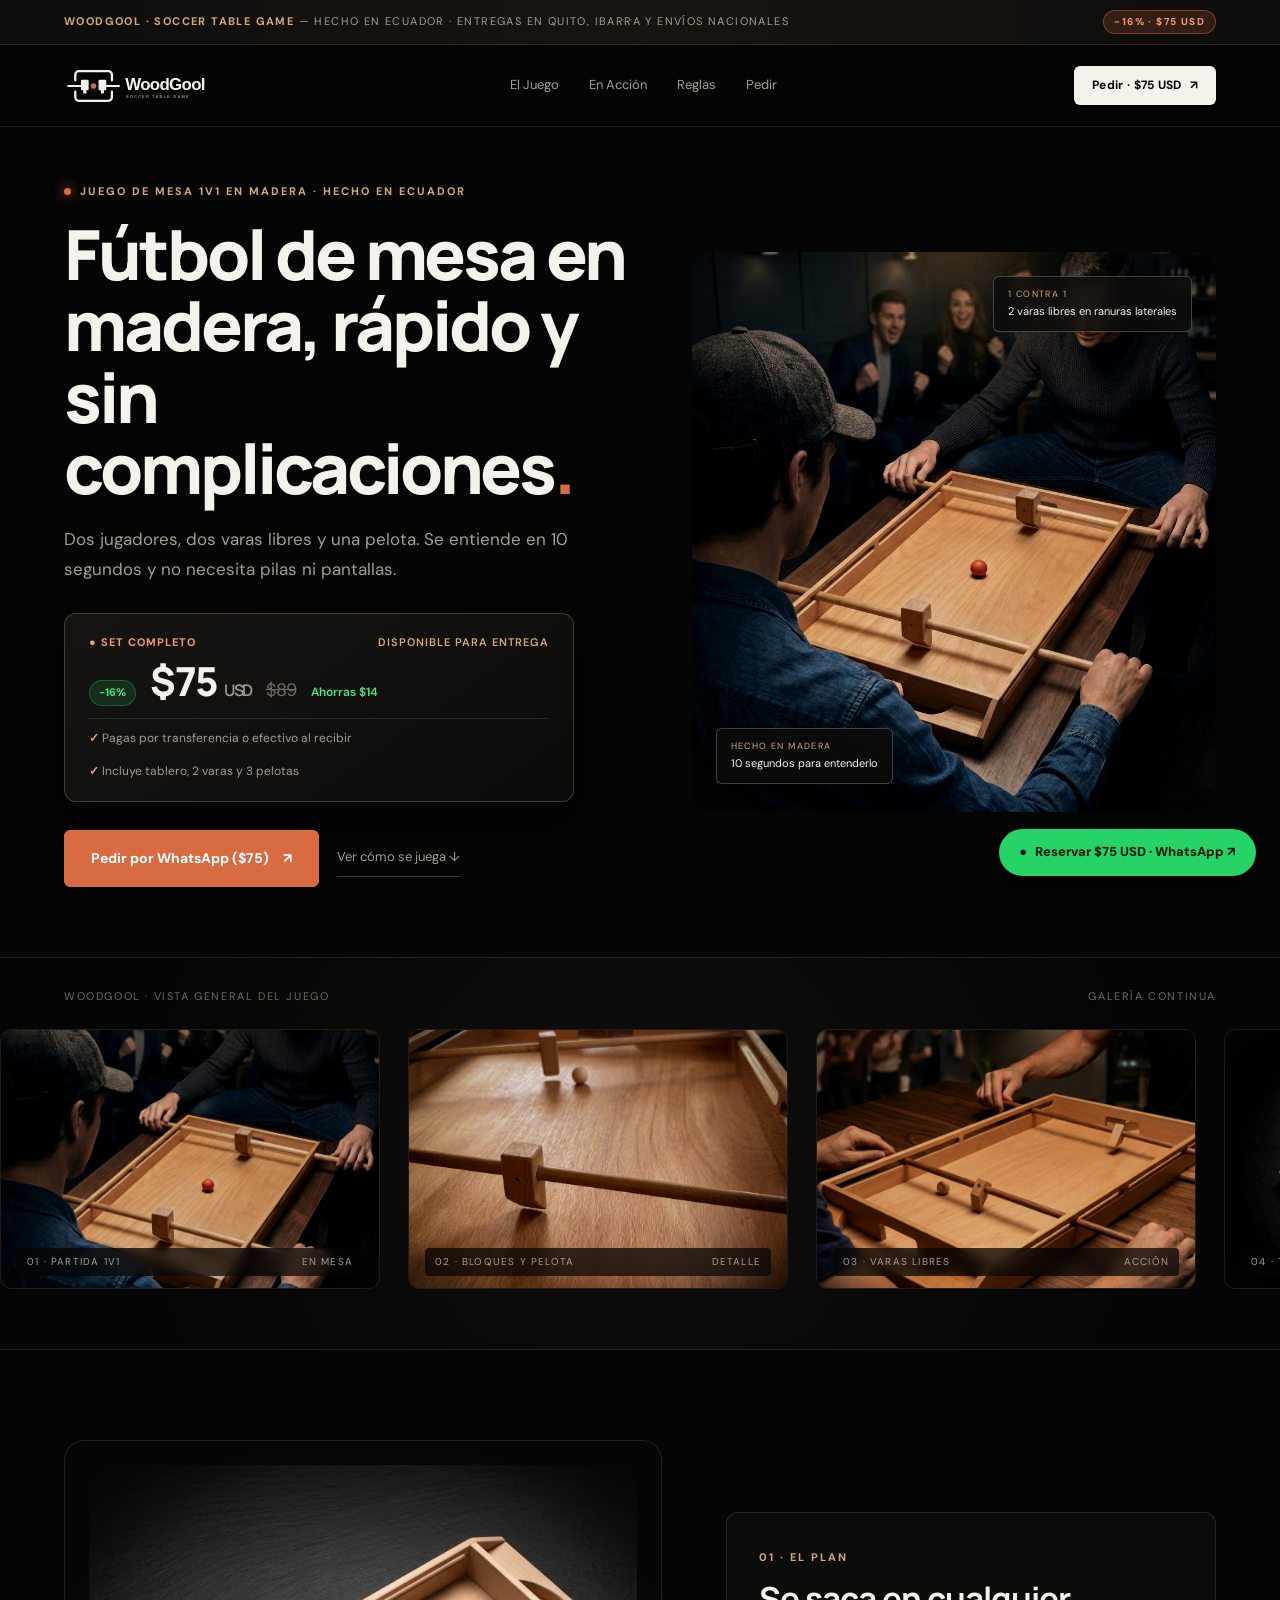
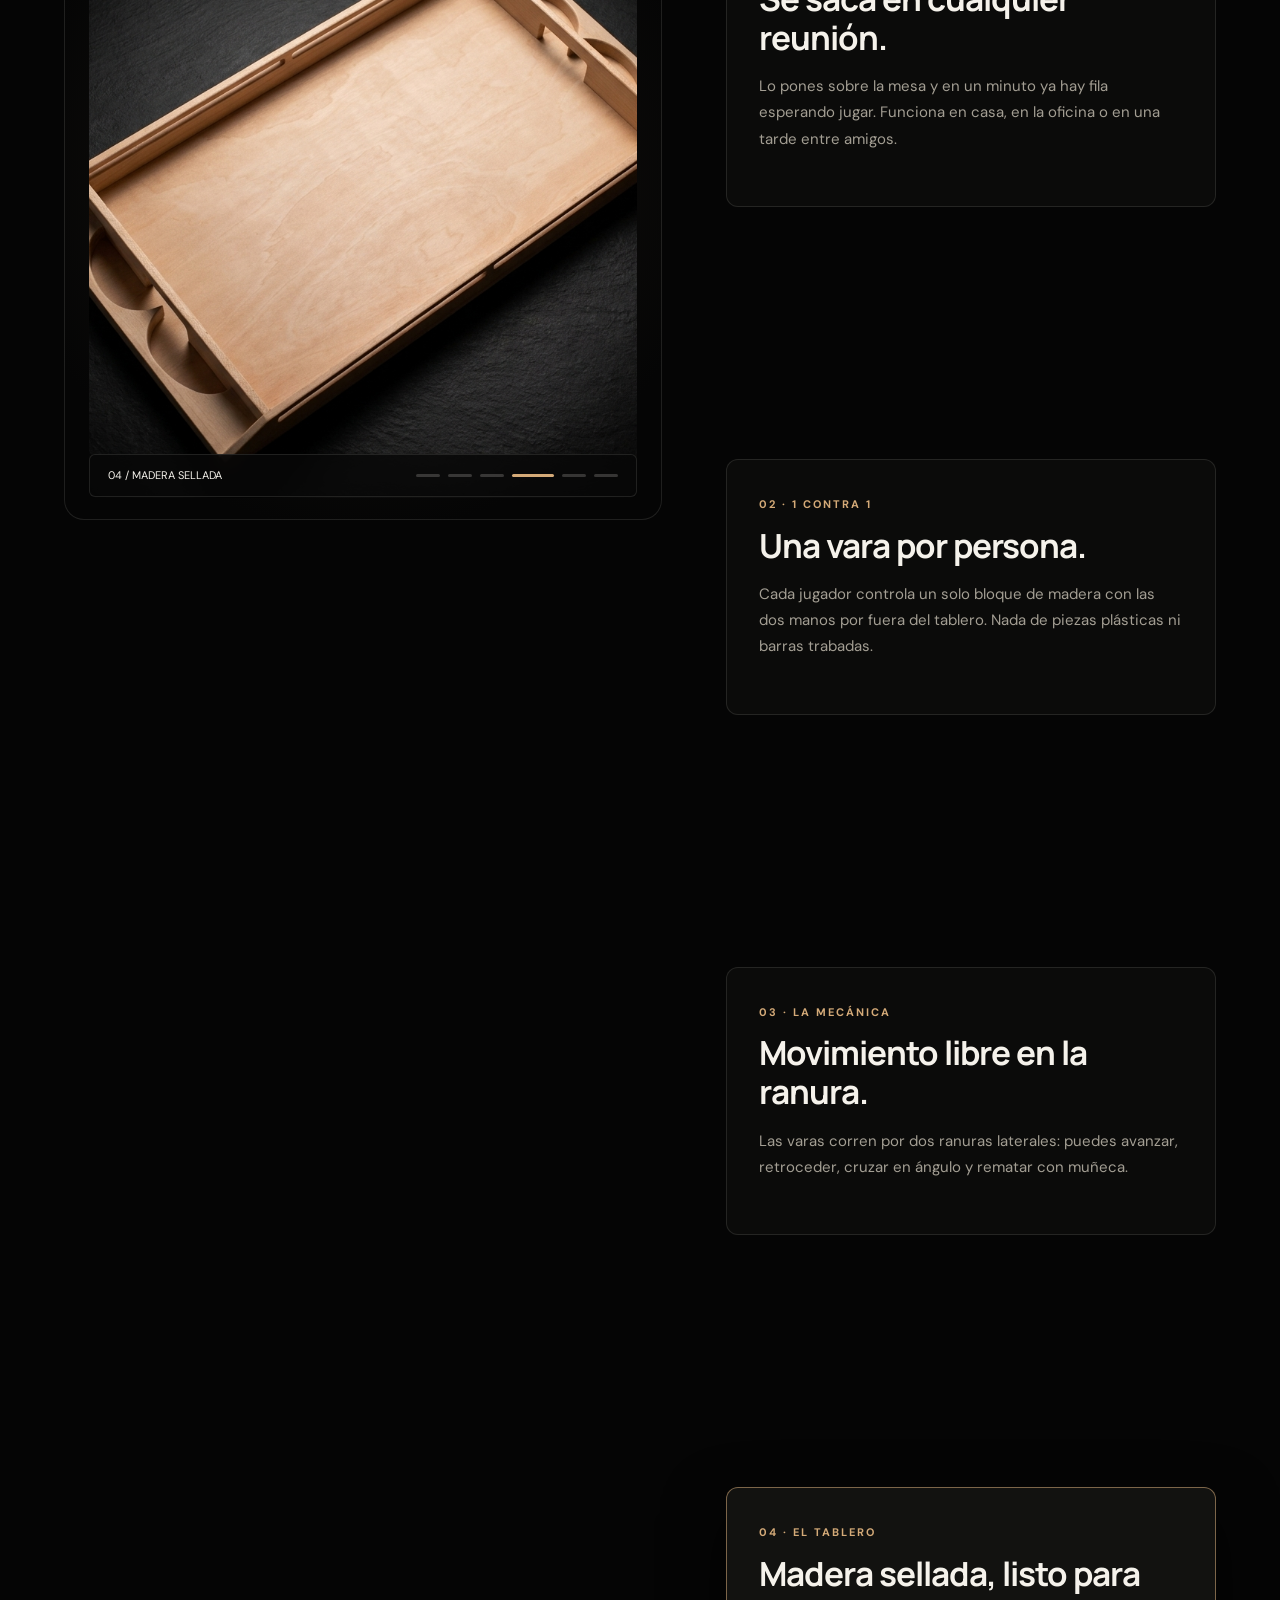
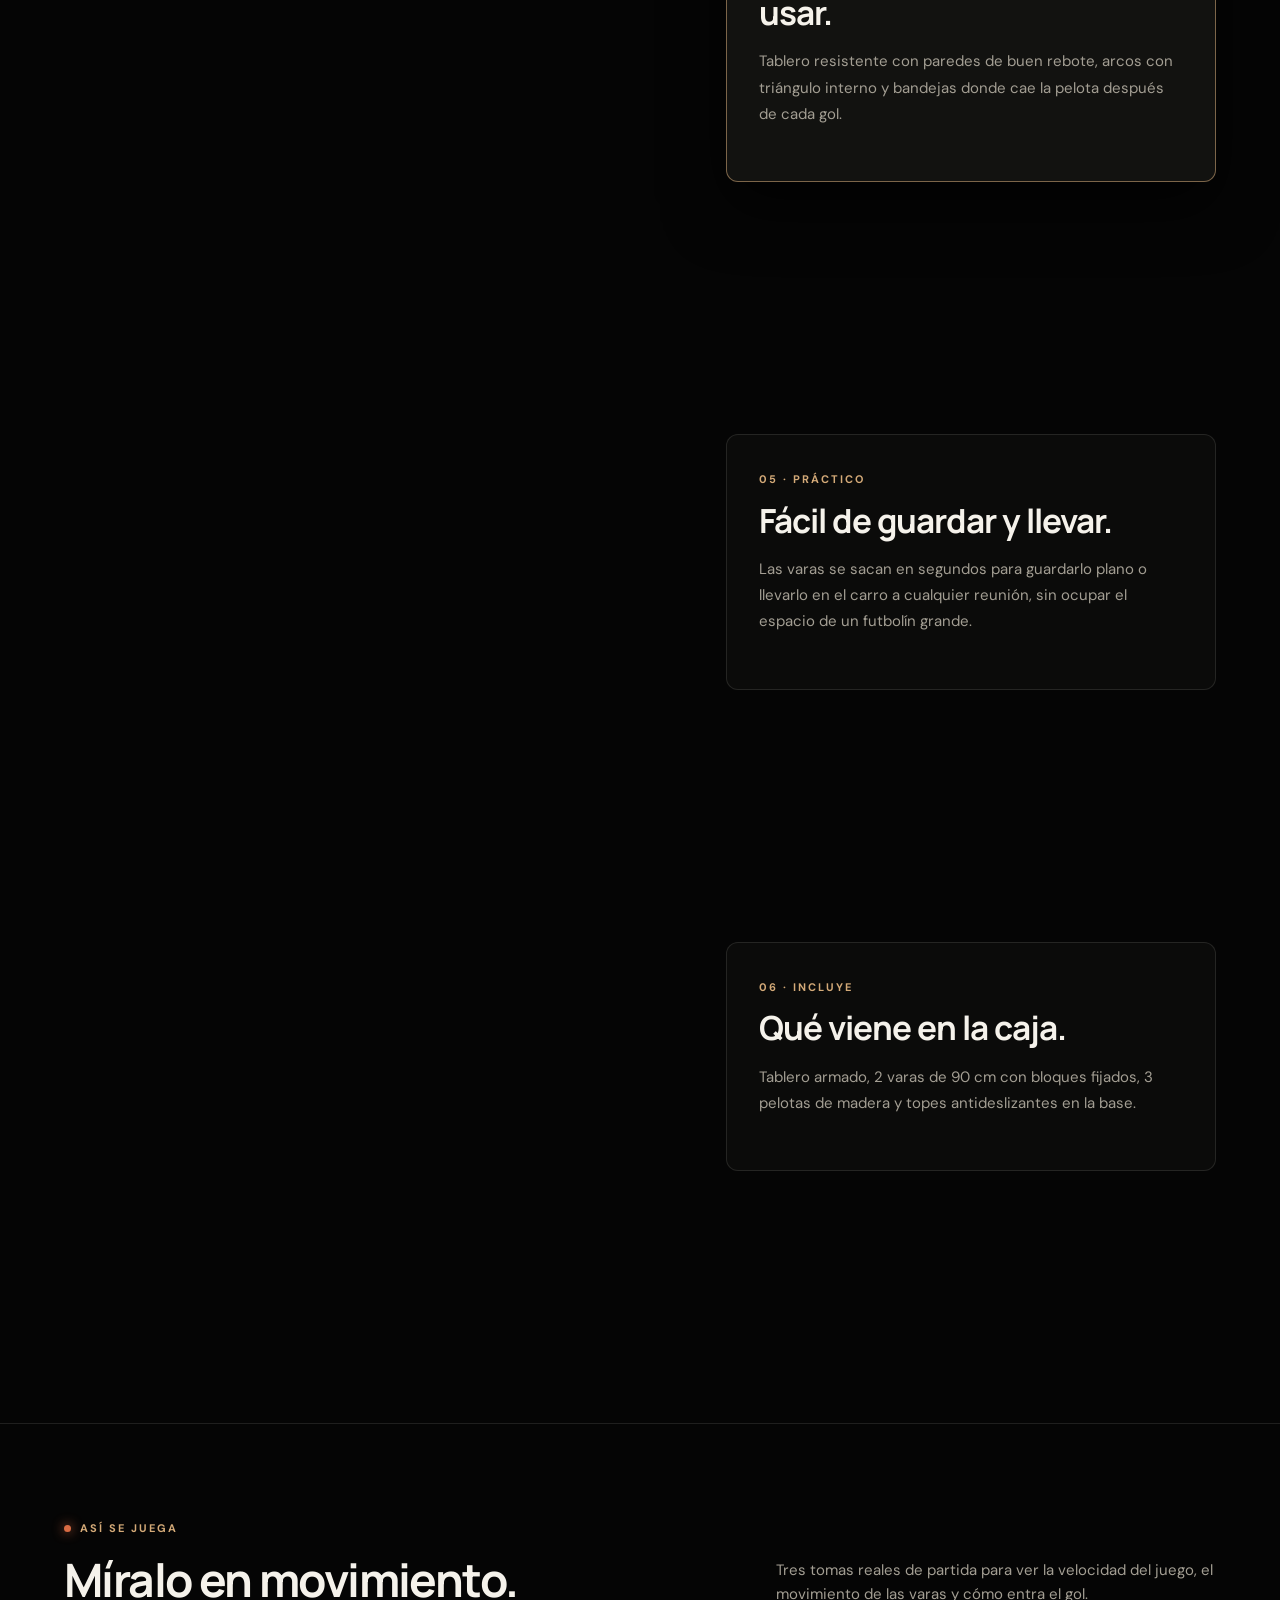
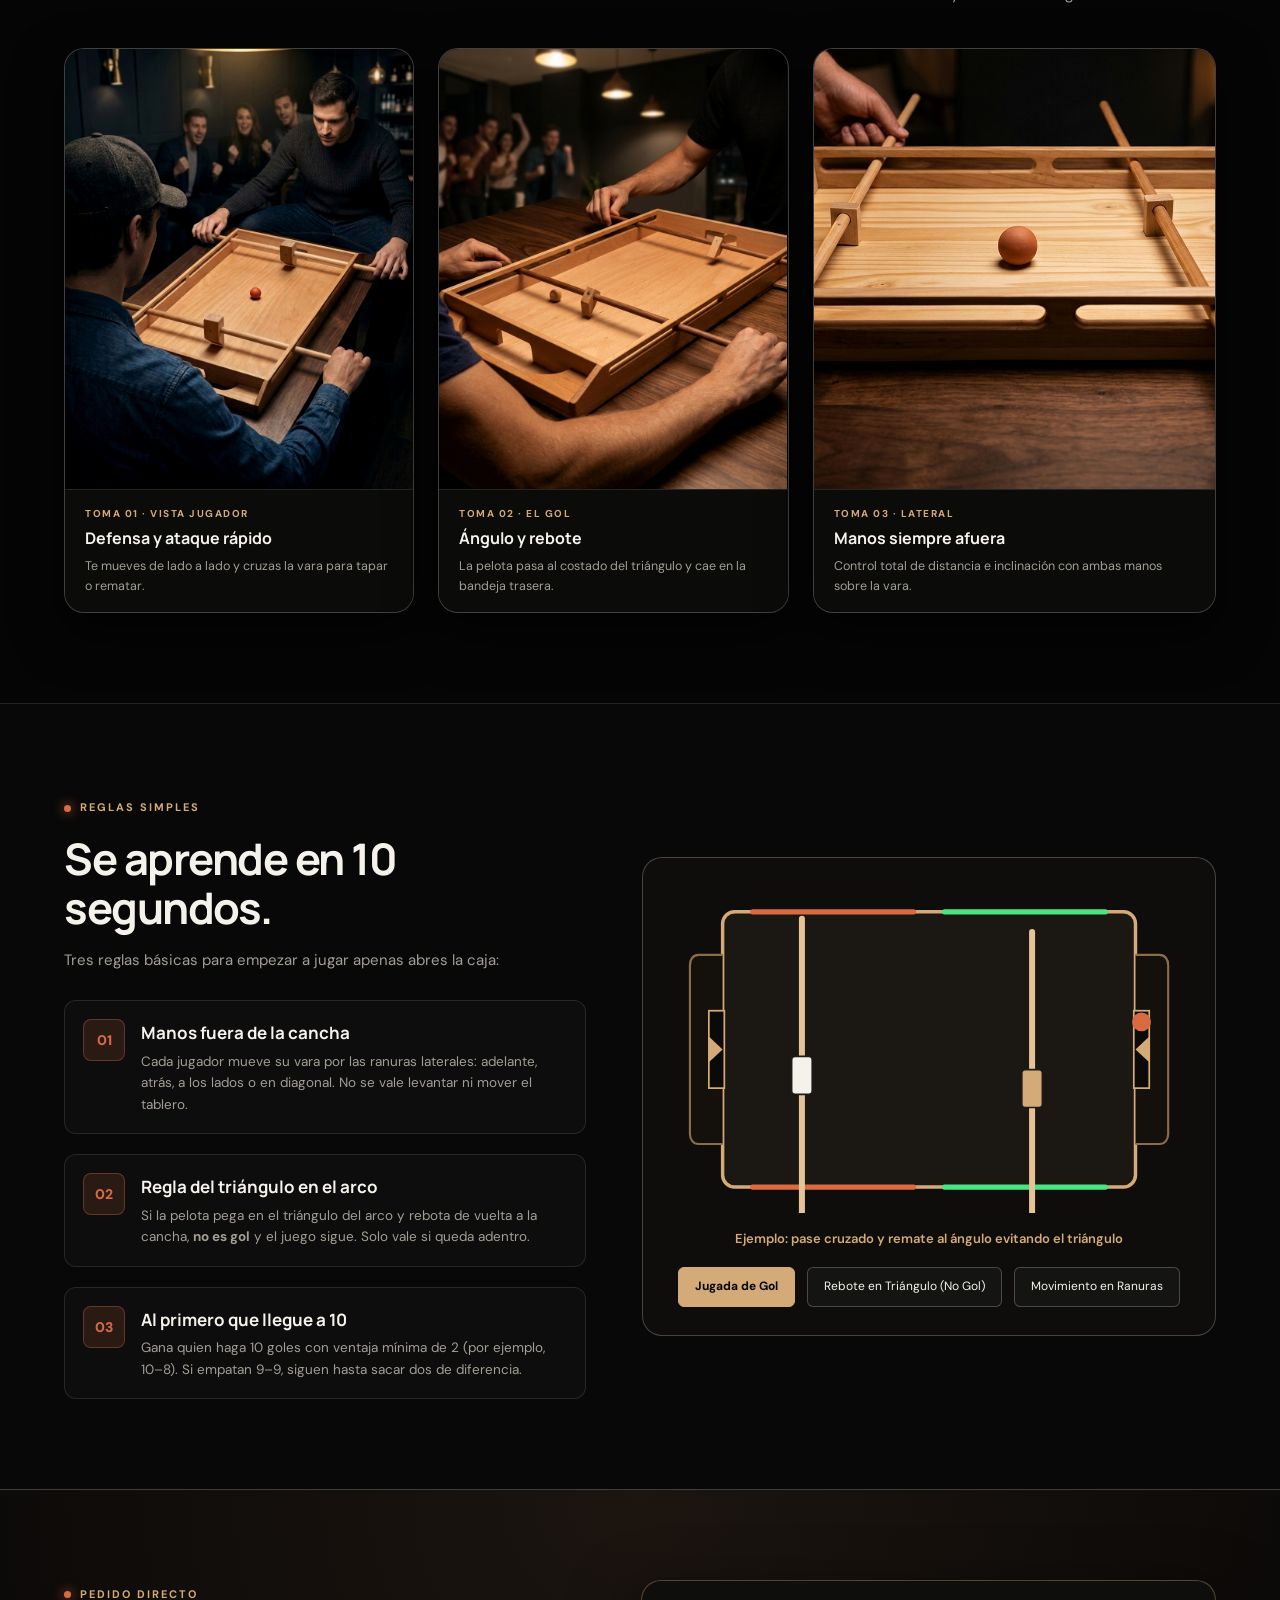
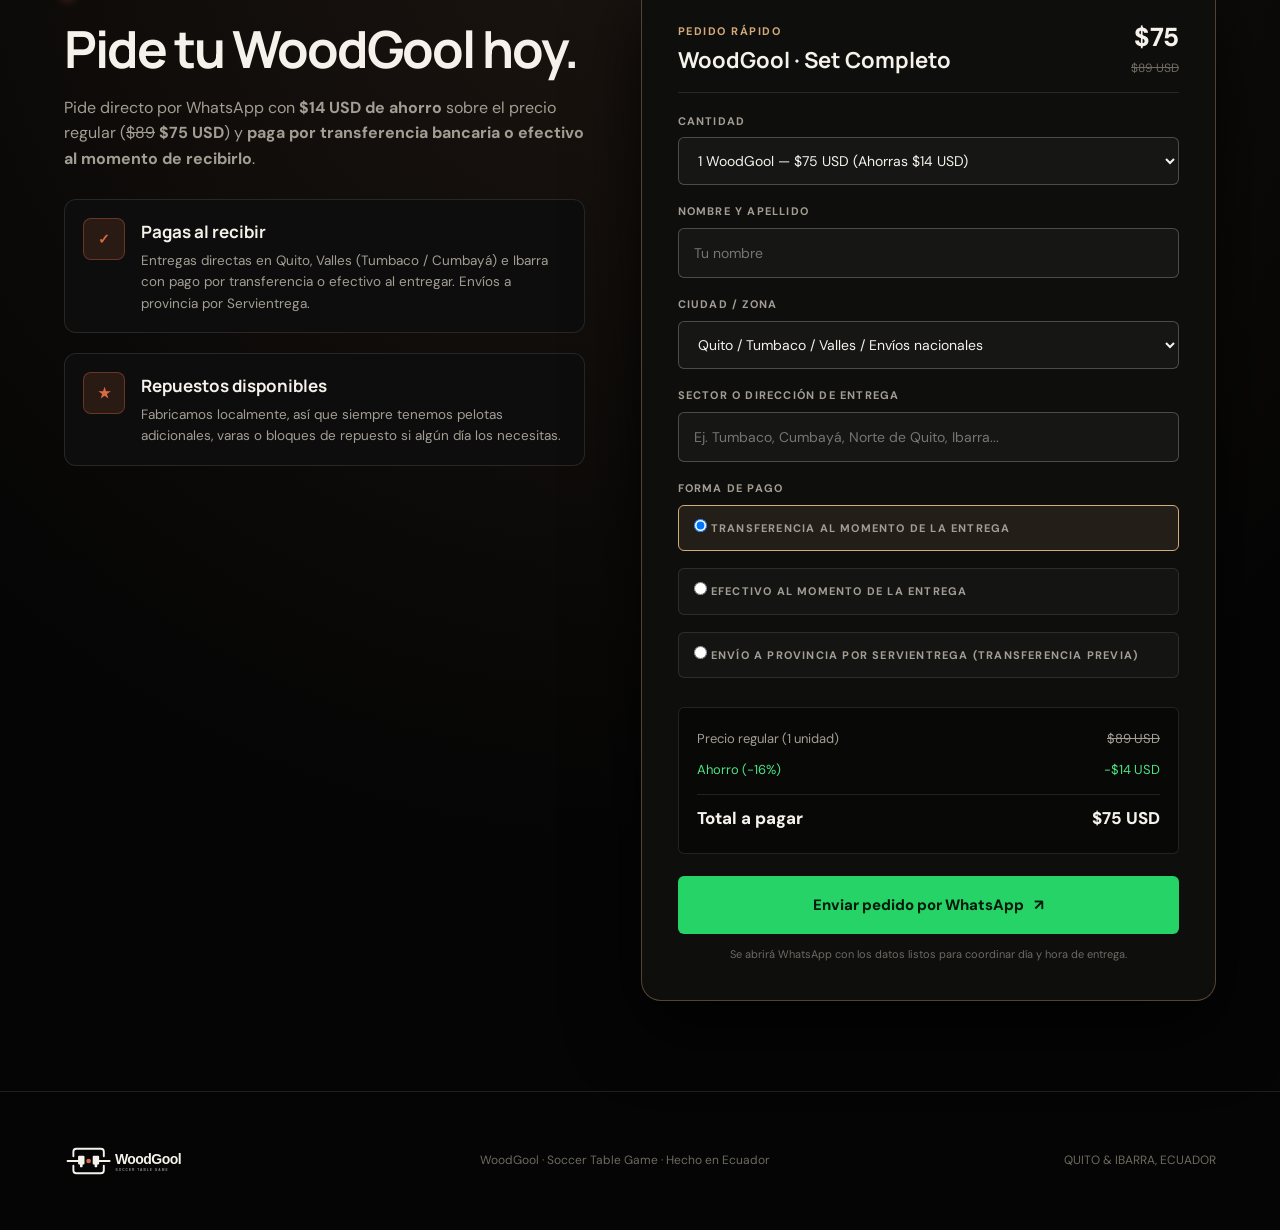
==== commit 384a0d0b: "Format pricing clean e-commerce style (-16%, , struck , savings ) without launch copy" ====
--- a/index.html
+++ b/index.html
@@ -13,7 +13,7 @@
   <!-- BARRA SUPERIOR -->
   <div class="announcement-bar">
     <span><strong>WOODGOOL · SOCCER TABLE GAME</strong> — Hecho en Ecuador · Entregas en Quito, Ibarra y envíos nacionales</span>
-    <span class="badge-pill">LANZAMIENTO $75 USD (ANTES $89)</span>
+    <span class="badge-pill">-16% · $75 USD</span>
   </div>
 
   <!-- HEADER MINIMALISTA FONDO NEGRO -->
@@ -43,16 +43,17 @@
           Dos jugadores, dos varas libres y una pelota. Se entiende en 10 segundos y no necesita pilas ni pantallas.
         </p>
 
-        <!-- CAJA DE OFERTA DE LANZAMIENTO -->
+        <!-- CAJA DE PRECIO ESTILO E-COMMERCE -->
         <div class="launch-offer-box">
           <div class="offer-header">
-            <span class="offer-tag" data-copy="offer-tag">● PRECIO DE LANZAMIENTO</span>
+            <span class="offer-tag" data-copy="offer-tag">● SET COMPLETO</span>
             <span class="stock-counter" data-copy="offer-status">DISPONIBLE PARA ENTREGA</span>
           </div>
           <div class="price-row">
+            <span class="price-save">-16%</span>
             <span class="price-now">$75 <small style="font-size:16px;font-weight:600;color:#A39E93">USD</small></span>
-            <span class="price-before">$89 USD</span>
-            <span class="price-save">AHORRAS $14 USD</span>
+            <span class="price-before">$89</span>
+            <span style="font-size:12px;color:#4CE383;font-weight:600;">Ahorras $14</span>
           </div>
           <div class="offer-perks">
             <span>Pagas por transferencia o efectivo al recibir</span>
@@ -381,7 +382,7 @@
             Pide tu WoodGool hoy.
           </h2>
           <p data-copy="checkout-p" style="color:var(--ink-secondary);font-size:16px;margin-bottom:28px;">
-            Precio de lanzamiento <strong>$75 USD</strong> (precio regular $89 USD). Reservas directo por WhatsApp y <strong>pagas por transferencia bancaria o efectivo al momento de recibirlo</strong>.
+            Pide directo por WhatsApp con <strong>$14 USD de ahorro</strong> sobre el precio regular (<del>$89</del> <strong>$75 USD</strong>) y <strong>paga por transferencia bancaria o efectivo al momento de recibirlo</strong>.
           </p>
 
           <div class="rules-list" style="margin-top:0;">
@@ -411,7 +412,7 @@
             </div>
             <div style="text-align:right;">
               <span style="font-size:26px;font-weight:800;color:var(--ink);">$75</span>
-              <small style="display:block;font-size:11px;color:var(--ink-muted);text-decoration:line-through;">Antes $89 USD</small>
+              <small style="display:block;font-size:12px;color:var(--ink-muted);text-decoration:line-through;">$89 USD</small>
             </div>
           </div>
 
@@ -465,10 +466,10 @@
             <div class="order-summary-box">
               <div class="summary-line">
                 <span>Precio regular (<span id="sum-qty-label">1 unidad</span>)</span>
-                <span id="sum-regular">$89 USD</span>
+                <span id="sum-regular" style="text-decoration:line-through;">$89 USD</span>
               </div>
               <div class="summary-line discount">
-                <span>Descuento de lanzamiento (-$14 c/u)</span>
+                <span>Ahorro (-16%)</span>
                 <span id="sum-discount">-$14 USD</span>
               </div>
               <div class="summary-line total">
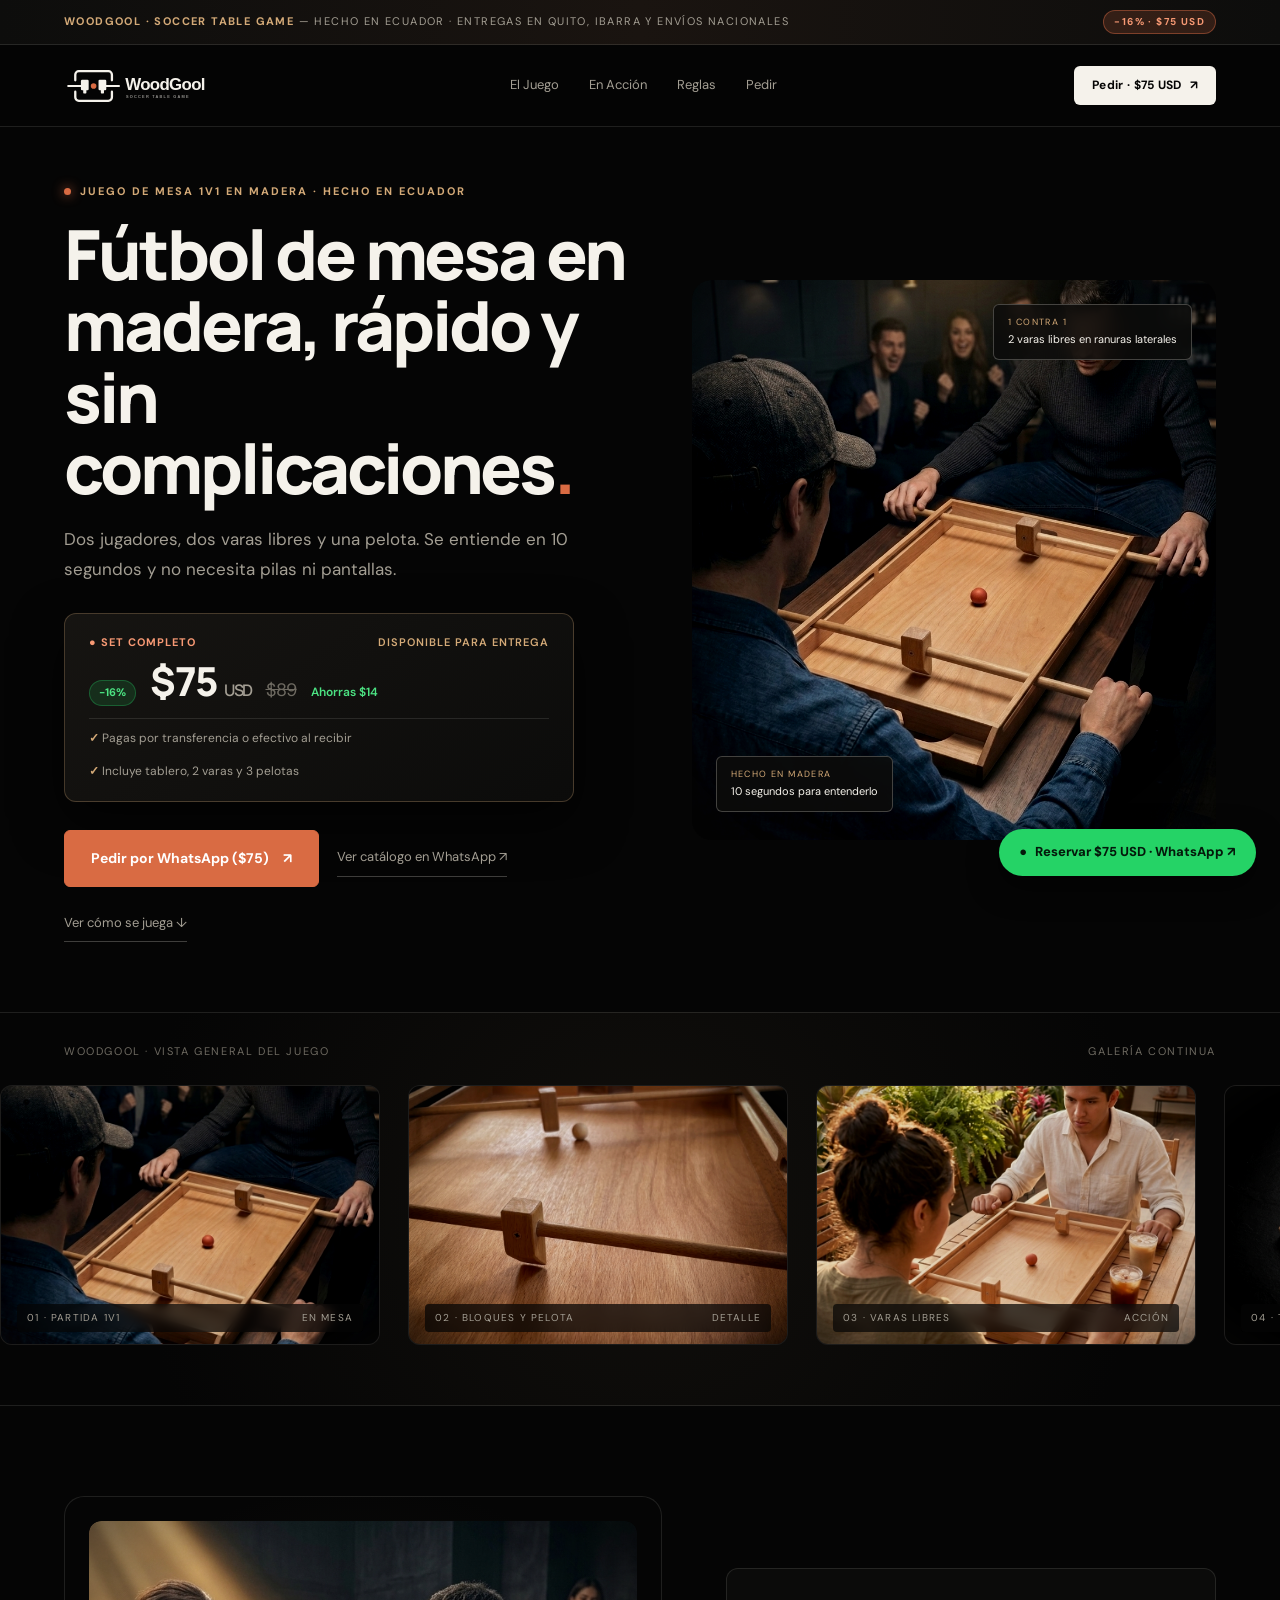
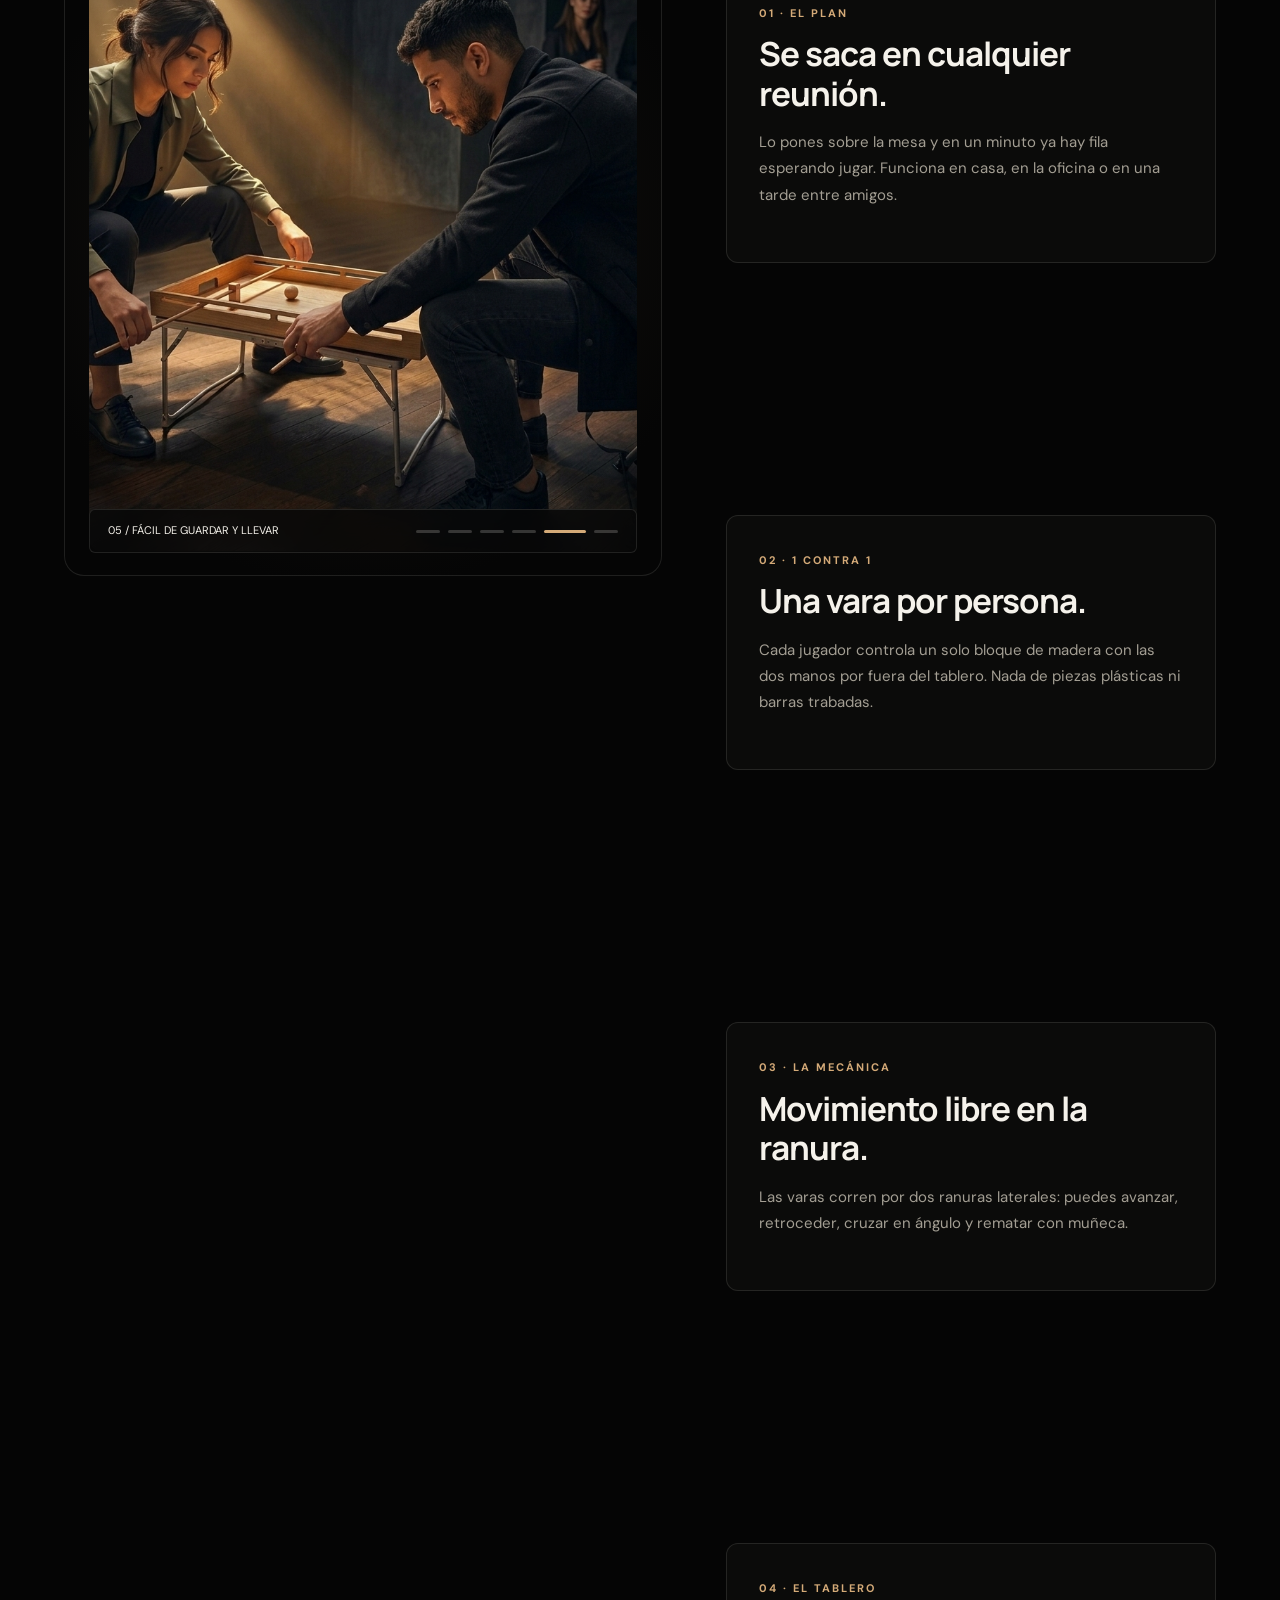
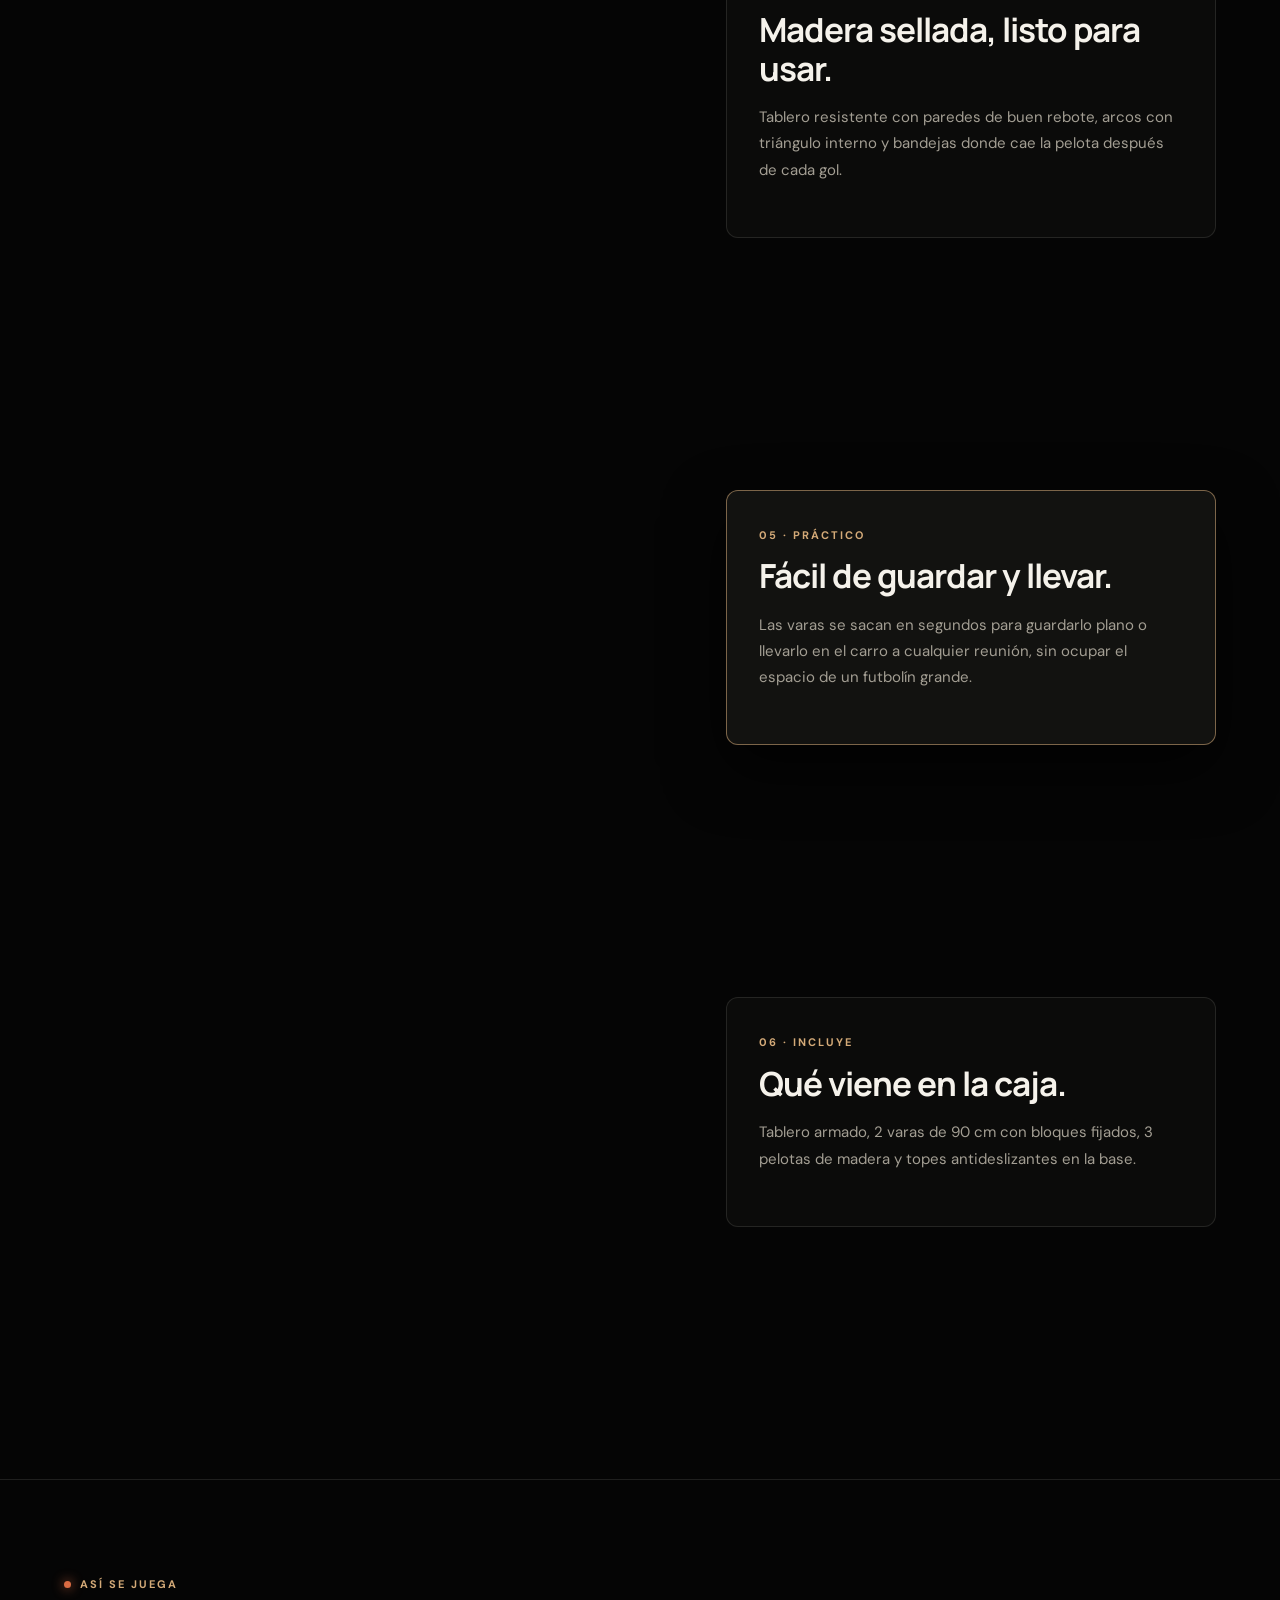
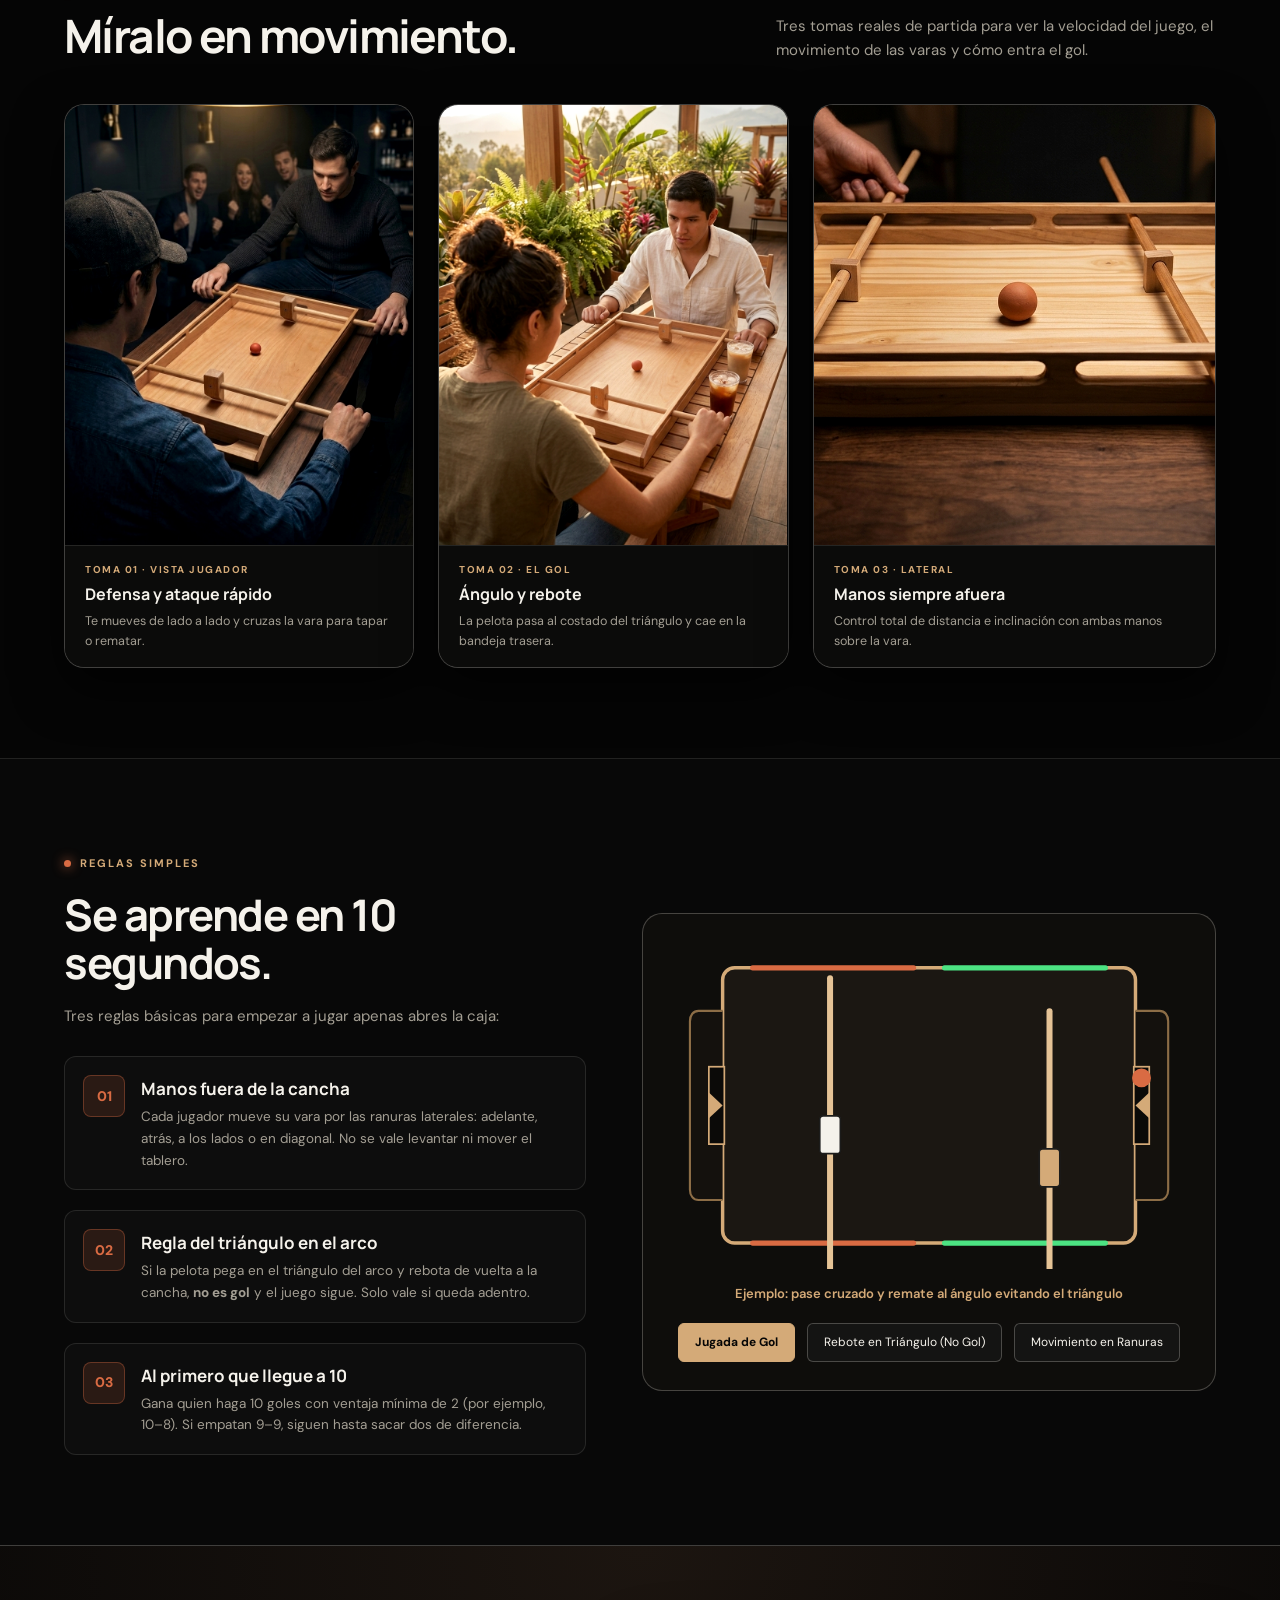
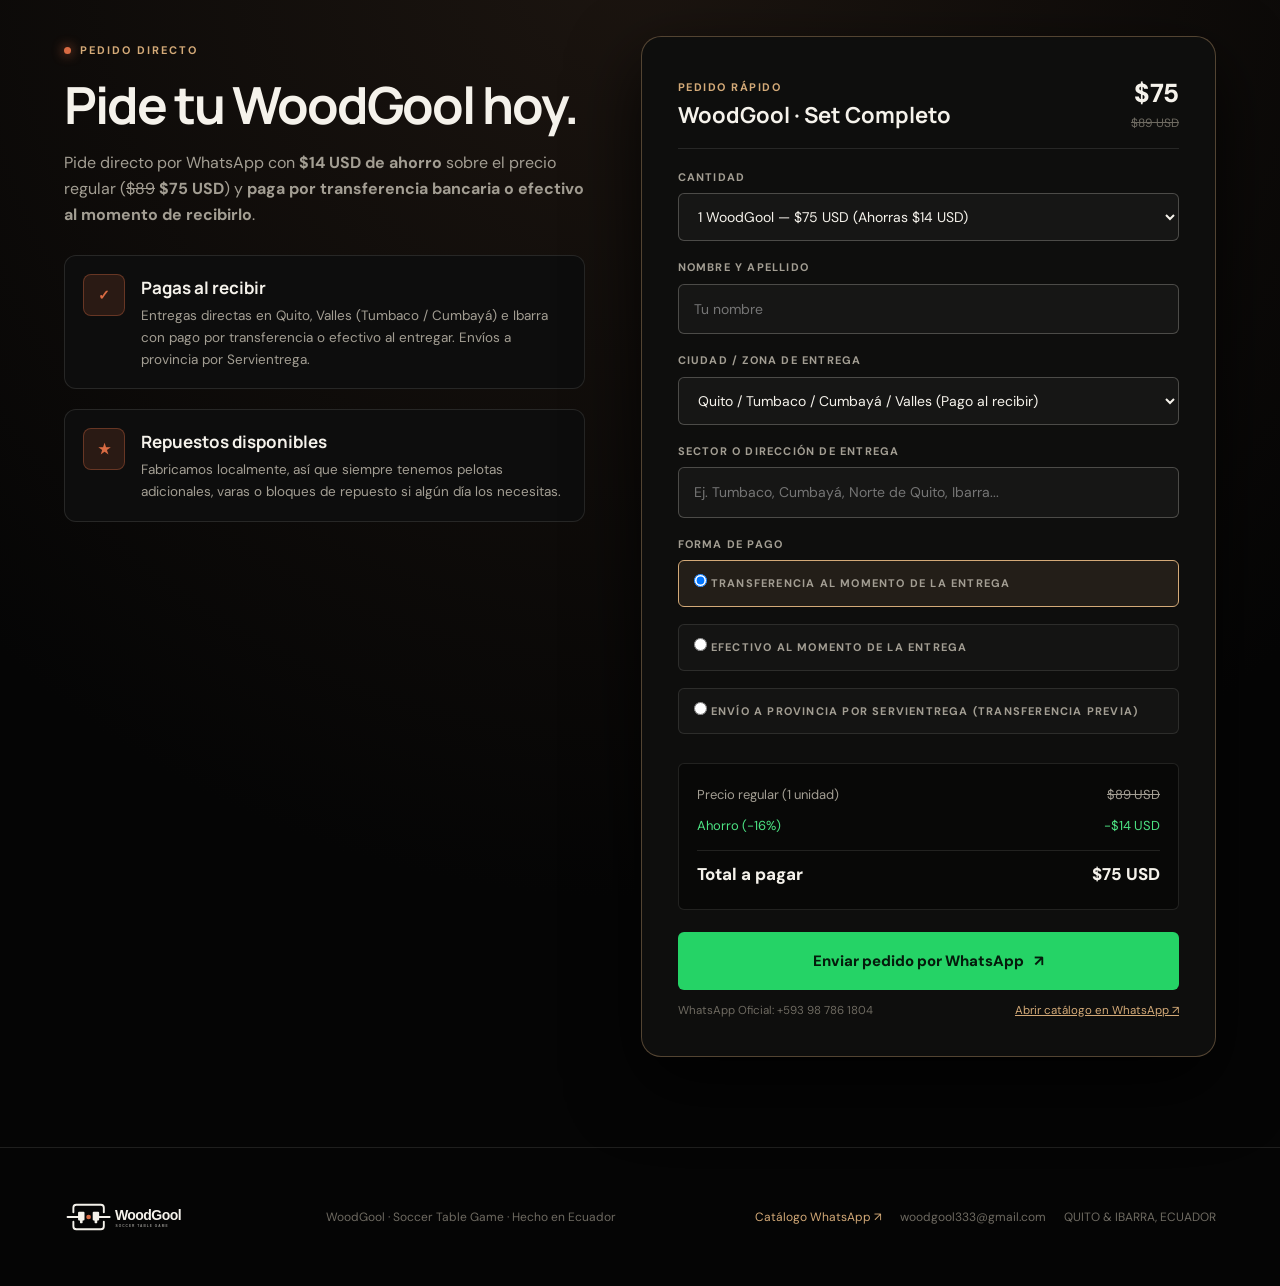
==== commit 24f712ab: "Connect official WhatsApp Business 593987861804, catalog link, and woodgool333@gmail.com across web " ====
--- a/index.html
+++ b/index.html
@@ -63,6 +63,7 @@
 
         <div class="actions">
           <a class="button" href="#pedir" data-copy="hero-cta">Pedir por WhatsApp ($75) <span>↗</span></a>
+          <a class="text-link" href="https://wa.me/c/593987861804" target="_blank" rel="noopener noreferrer">Ver catálogo en WhatsApp <span>↗</span></a>
           <a class="text-link" href="#videos" data-copy="hero-subcta">Ver cómo se juega <span>↓</span></a>
         </div>
       </div>
@@ -433,10 +434,11 @@
             </div>
 
             <div class="form-group">
-              <label for="order-hub">Ciudad / Zona</label>
+              <label for="order-hub">Ciudad / Zona de Entrega</label>
               <select id="order-hub" class="form-control">
-                <option value="593980873462">Quito / Tumbaco / Valles / Envíos nacionales</option>
-                <option value="593989347024">Ibarra / Imbabura / Otavalo / Zona Norte</option>
+                <option value="Quito / Tumbaco / Valles">Quito / Tumbaco / Cumbayá / Valles (Pago al recibir)</option>
+                <option value="Ibarra / Imbabura / Zona Norte">Ibarra / Imbabura / Otavalo / Zona Norte (Pago al recibir)</option>
+                <option value="Envío Nacional (Servientrega)">Otra ciudad del Ecuador (Envío por Servientrega)</option>
               </select>
             </div>
 
@@ -481,9 +483,10 @@
             <button type="submit" class="submit-whatsapp-btn">
               <span>Enviar pedido por WhatsApp</span> <span>↗</span>
             </button>
-            <p style="font-size:11px;color:var(--ink-muted);text-align:center;margin-top:12px;">
-              Se abrirá WhatsApp con los datos listos para coordinar día y hora de entrega.
-            </p>
+            <div style="display:flex;justify-content:space-between;align-items:center;margin-top:12px;font-size:11.5px;color:var(--ink-muted);">
+              <span>WhatsApp Oficial: +593 98 786 1804</span>
+              <a href="https://wa.me/c/593987861804" target="_blank" rel="noopener noreferrer" style="color:var(--wood-gold);text-decoration:underline;">Abrir catálogo en WhatsApp ↗</a>
+            </div>
           </form>
         </div>
       </div>
@@ -495,7 +498,11 @@
       <img id="footer-logo" src="assets/logos/03-taller.svg" alt="WoodGool">
     </a>
     <p>WoodGool · Soccer Table Game · Hecho en Ecuador</p>
-    <span>QUITO &amp; IBARRA, ECUADOR</span>
+    <div style="display:flex;gap:18px;align-items:center;flex-wrap:wrap;">
+      <a href="https://wa.me/c/593987861804" target="_blank" rel="noopener noreferrer" style="color:var(--wood-gold);">Catálogo WhatsApp ↗</a>
+      <a href="mailto:woodgool333@gmail.com">woodgool333@gmail.com</a>
+      <span>QUITO &amp; IBARRA, ECUADOR</span>
+    </div>
   </footer>
 
   <script src="config.js"></script>
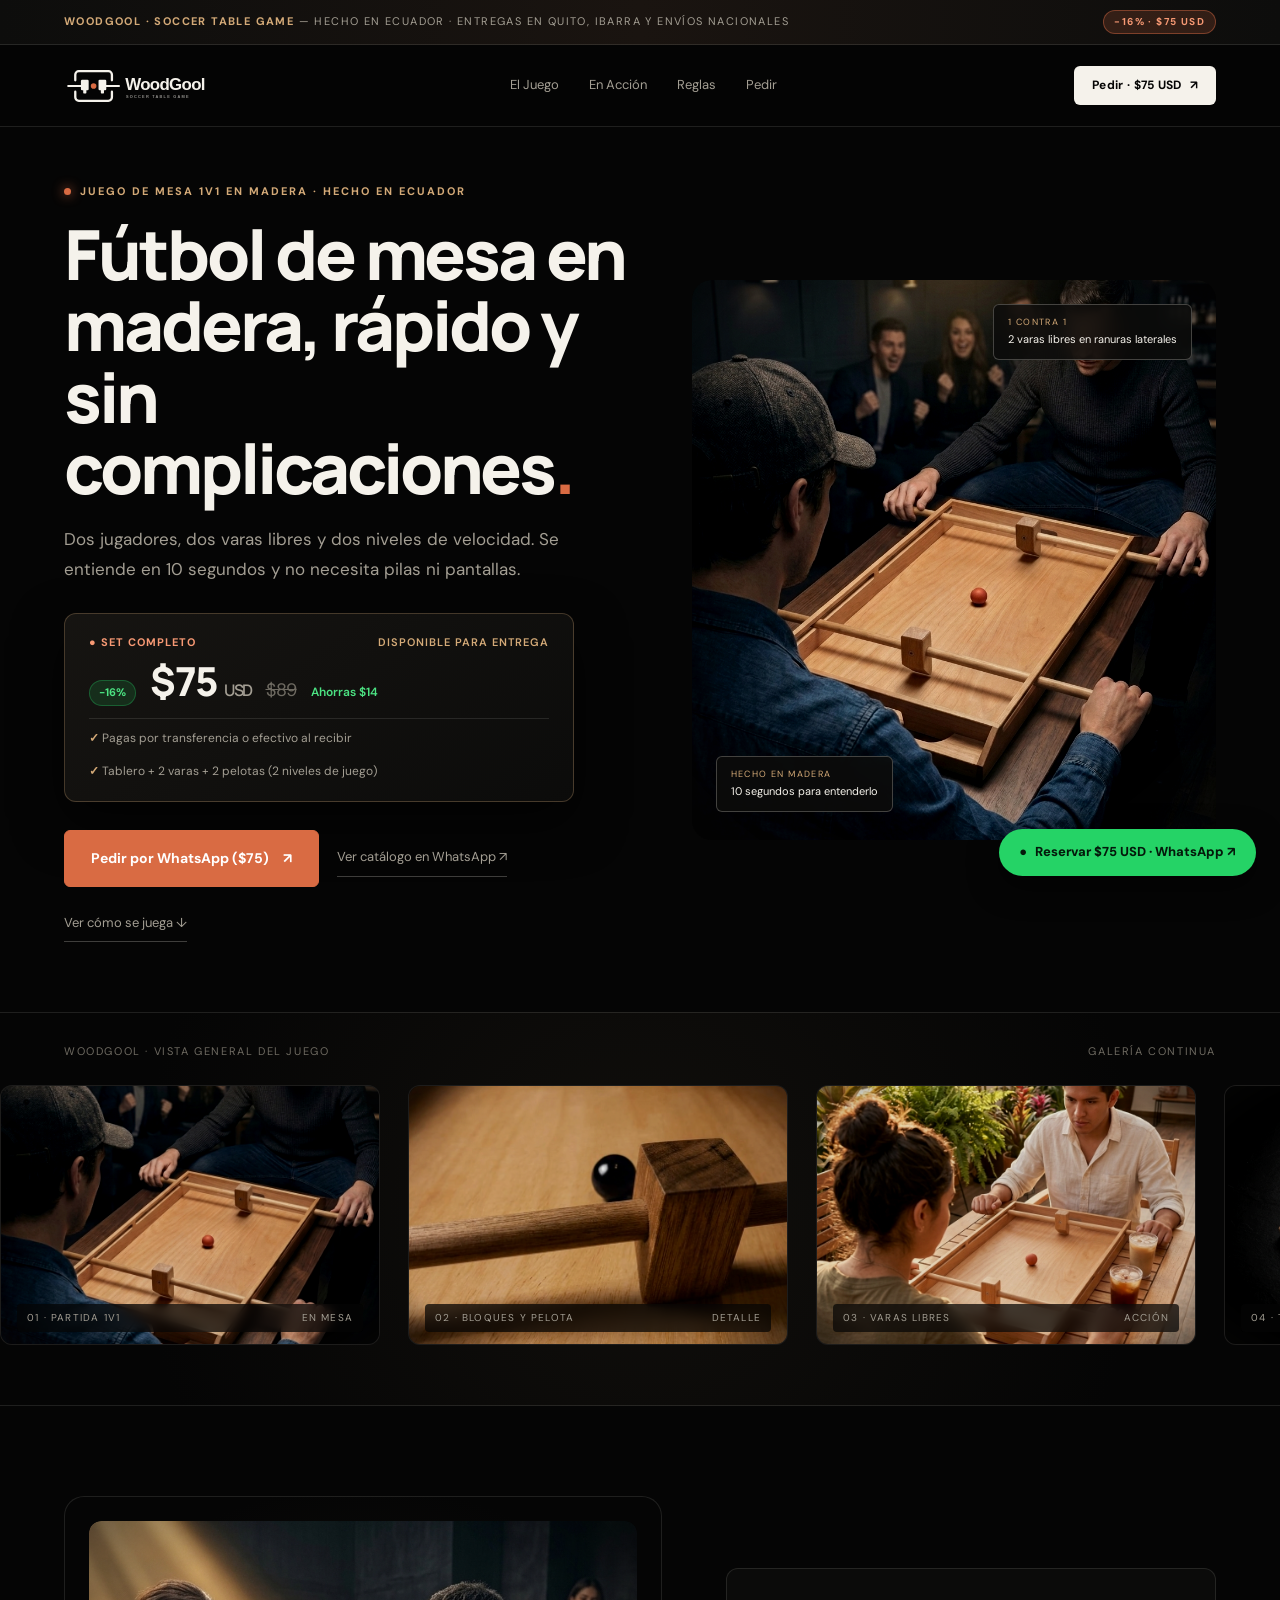
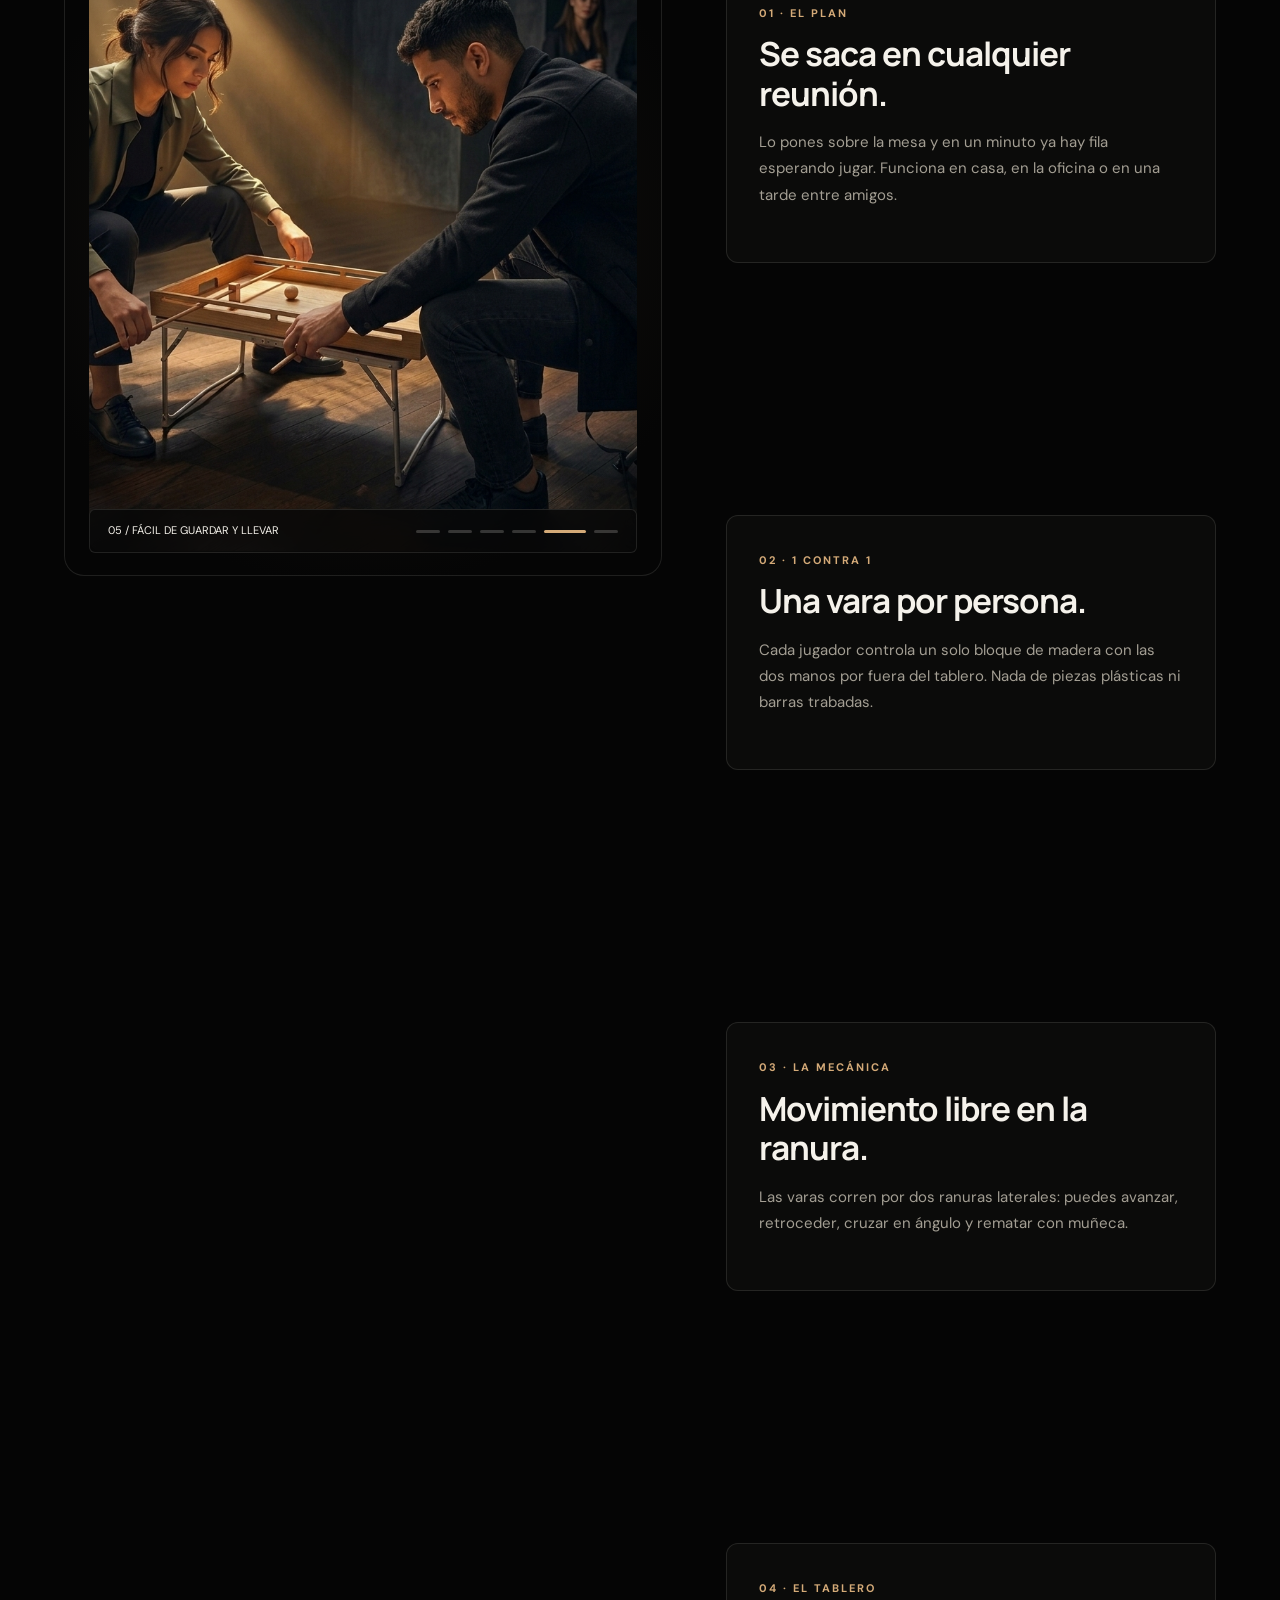
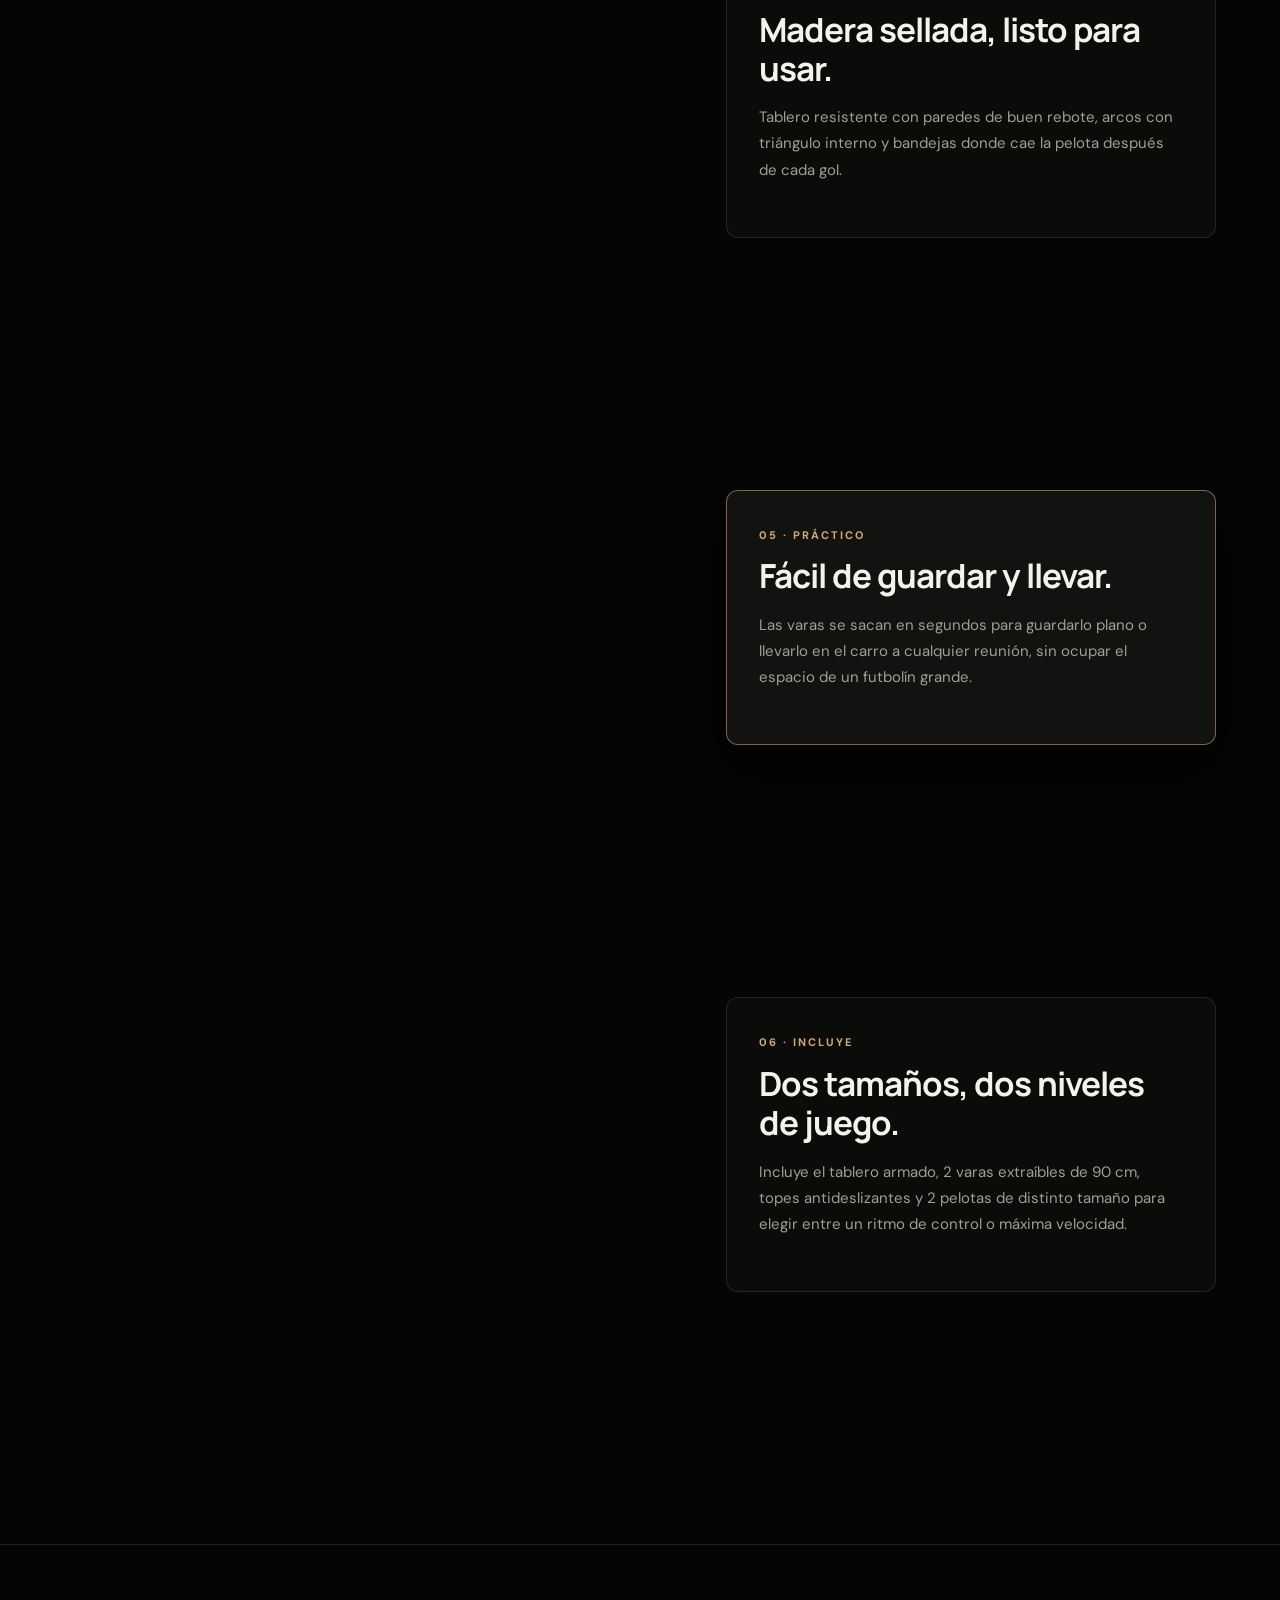
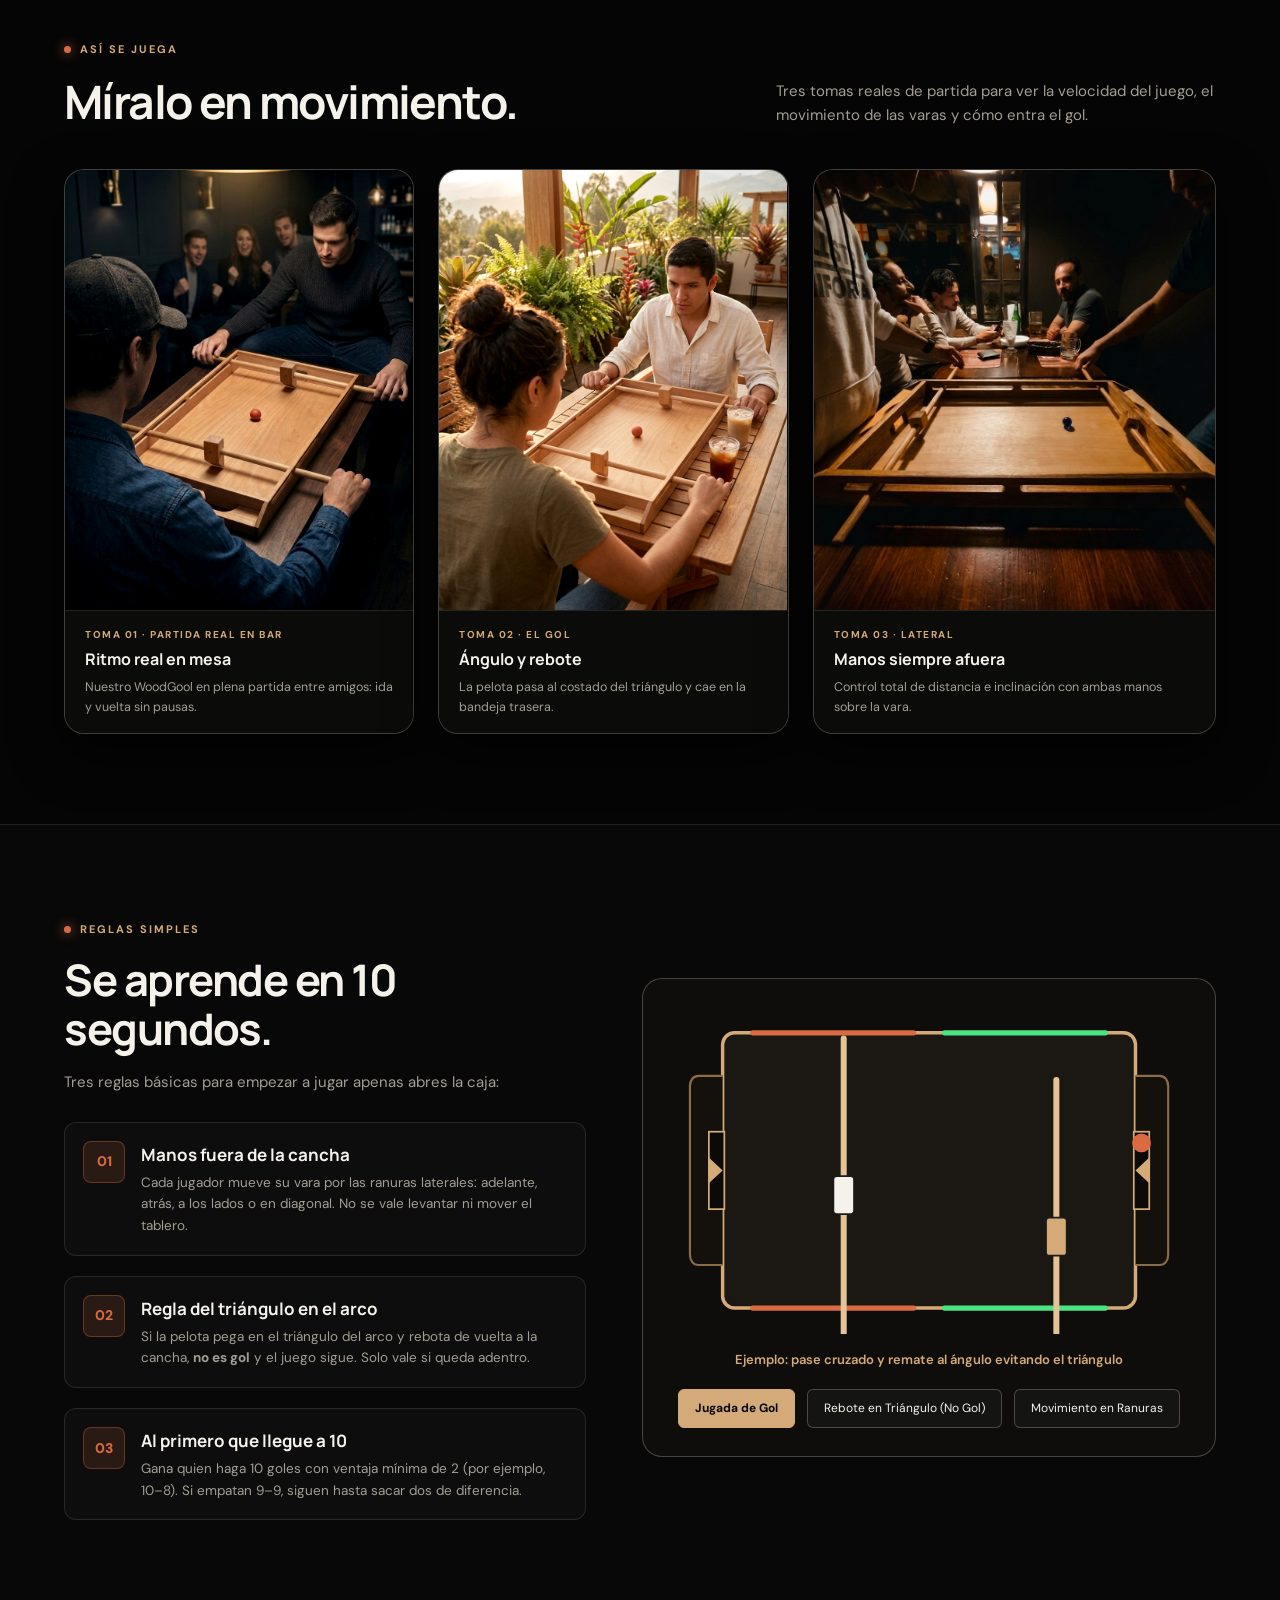
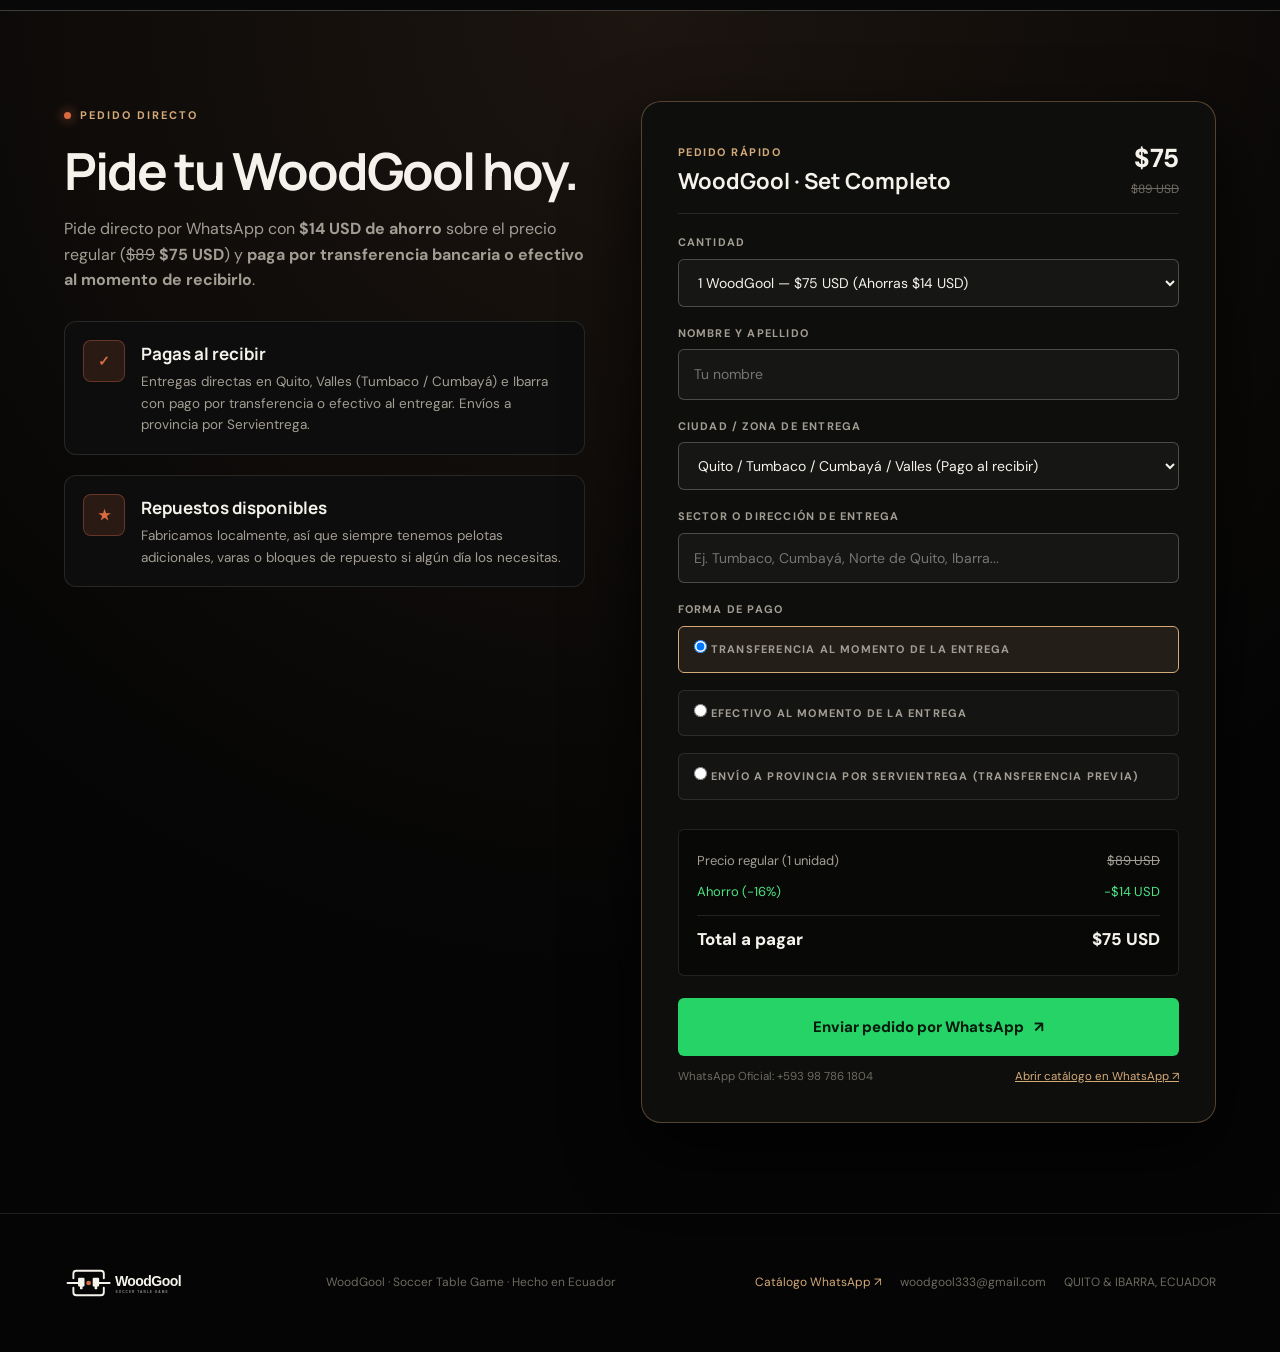
==== commit 4b97dbae: "Add real Ecuadorian product macro, real bar match photo & video, and update 2-ball 2-level spec" ====
--- a/index.html
+++ b/index.html
@@ -40,7 +40,7 @@
         <p class="eyebrow" data-copy="hero-eyebrow"><span class="dot"></span> JUEGO DE MESA 1V1 EN MADERA · HECHO EN ECUADOR</p>
         <h1 data-copy="hero-h1">Fútbol de mesa en madera, rápido y sin complicaciones<span class="accent">.</span></h1>
         <p class="intro" data-copy="hero-intro">
-          Dos jugadores, dos varas libres y una pelota. Se entiende en 10 segundos y no necesita pilas ni pantallas.
+          Dos jugadores, dos varas libres y dos niveles de velocidad. Se entiende en 10 segundos y no necesita pilas ni pantallas.
         </p>
 
         <!-- CAJA DE PRECIO ESTILO E-COMMERCE -->
@@ -57,7 +57,7 @@
           </div>
           <div class="offer-perks">
             <span>Pagas por transferencia o efectivo al recibir</span>
-            <span>Incluye tablero, 2 varas y 3 pelotas</span>
+            <span>Tablero + 2 varas + 2 pelotas (2 niveles de juego)</span>
           </div>
         </div>
 
@@ -238,9 +238,9 @@
 
         <article class="chapter-card" data-chapter="5" data-title="06 / QUÉ VIENE EN LA CAJA">
           <span class="chapter-step">06 · INCLUYE</span>
-          <h2 data-copy="ch5-h2">Qué viene en la caja.</h2>
+          <h2 data-copy="ch5-h2">Dos tamaños, dos niveles de juego.</h2>
           <p data-copy="ch5-p">
-            Tablero armado, 2 varas de 90 cm con bloques fijados, 3 pelotas de madera y topes antideslizantes en la base.
+            Incluye el tablero armado, 2 varas extraíbles de 90 cm, topes antideslizantes y 2 pelotas de distinto tamaño para elegir entre un ritmo de control o máxima velocidad.
           </p>
         </article>
       </div>
@@ -263,12 +263,12 @@
       <div class="video-grid">
         <article class="video-card">
           <video autoplay muted loop playsinline preload="auto" poster="assets/duelo-lounge.jpg">
-            <source src="assets/duelo-pov.mp4" type="video/mp4">
+            <source src="assets/duelo-bar-real.mp4" type="video/mp4">
           </video>
           <div class="video-card-caption">
-            <span>TOMA 01 · VISTA JUGADOR</span>
-            <h3>Defensa y ataque rápido</h3>
-            <p>Te mueves de lado a lado y cruzas la vara para tapar o rematar.</p>
+            <span>TOMA 01 · PARTIDA REAL EN BAR</span>
+            <h3>Ritmo real en mesa</h3>
+            <p>Nuestro WoodGool en plena partida entre amigos: ida y vuelta sin pausas.</p>
           </div>
         </article>
 
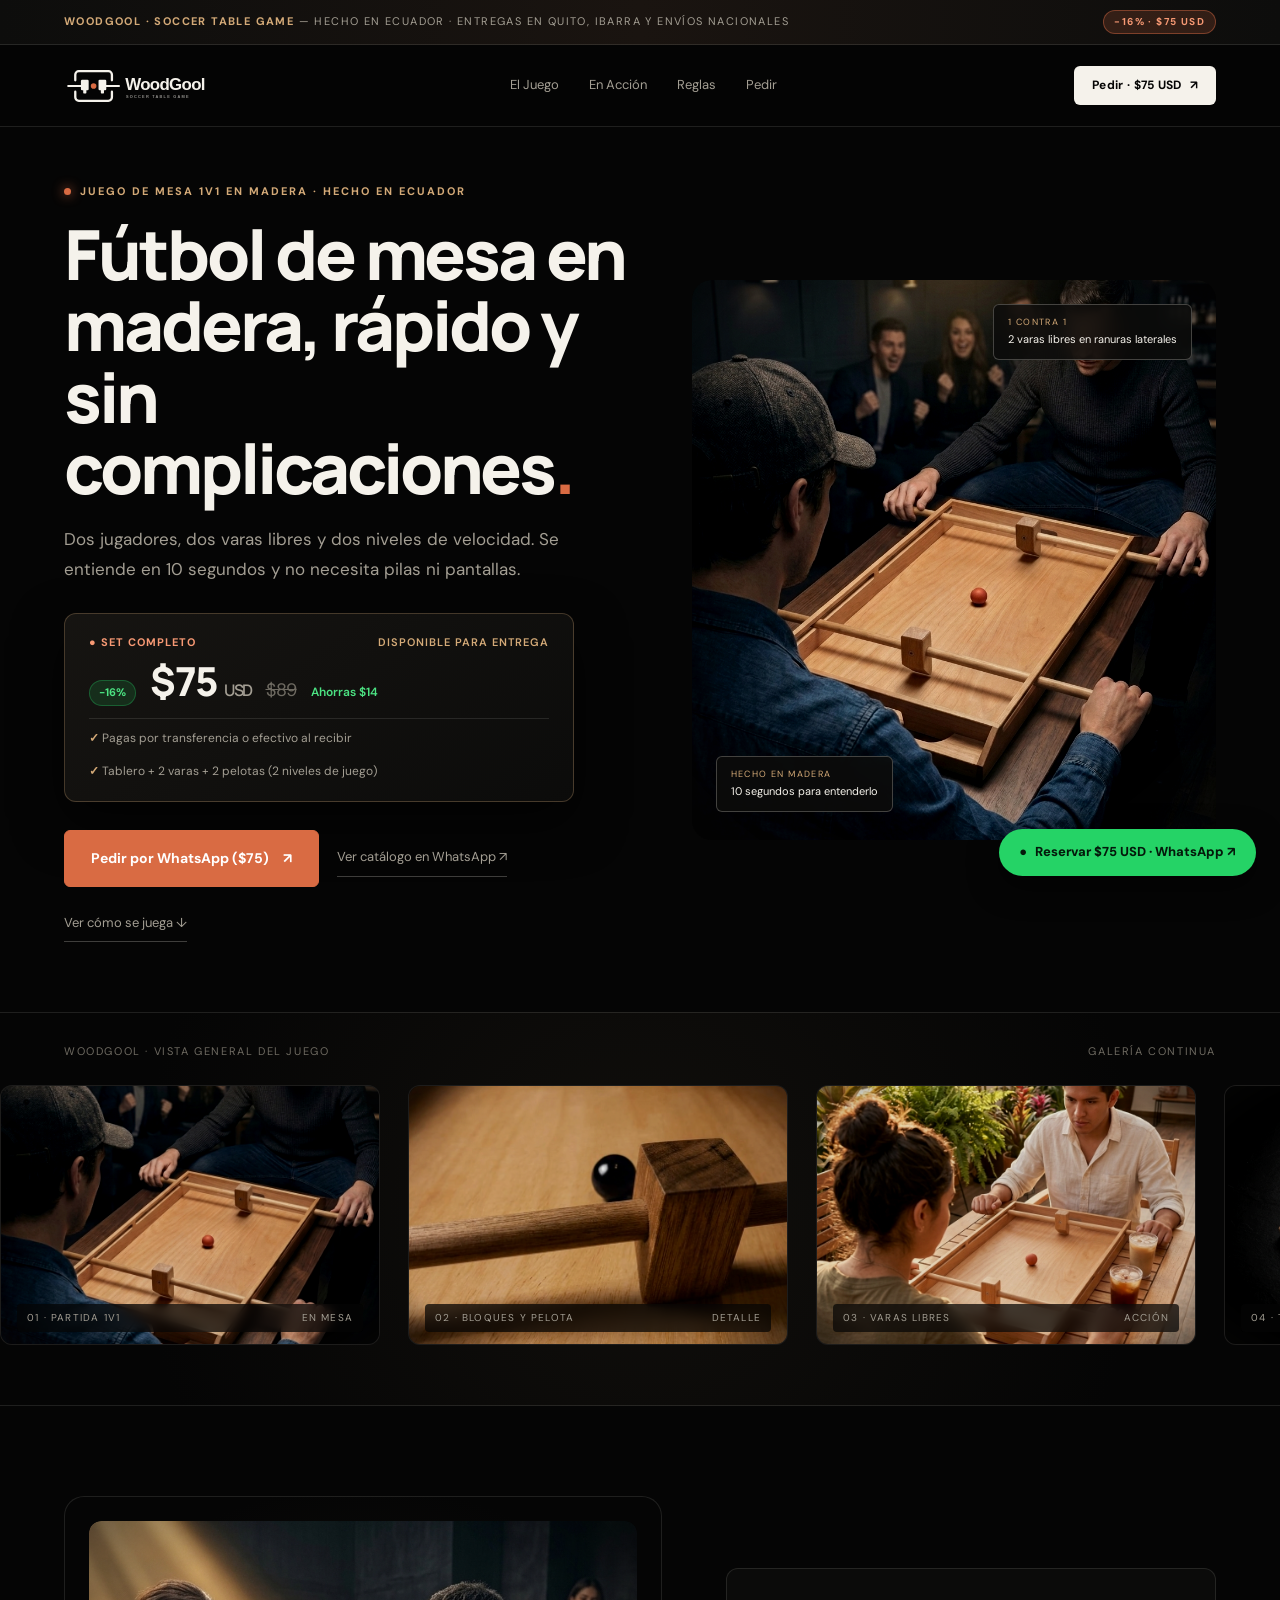
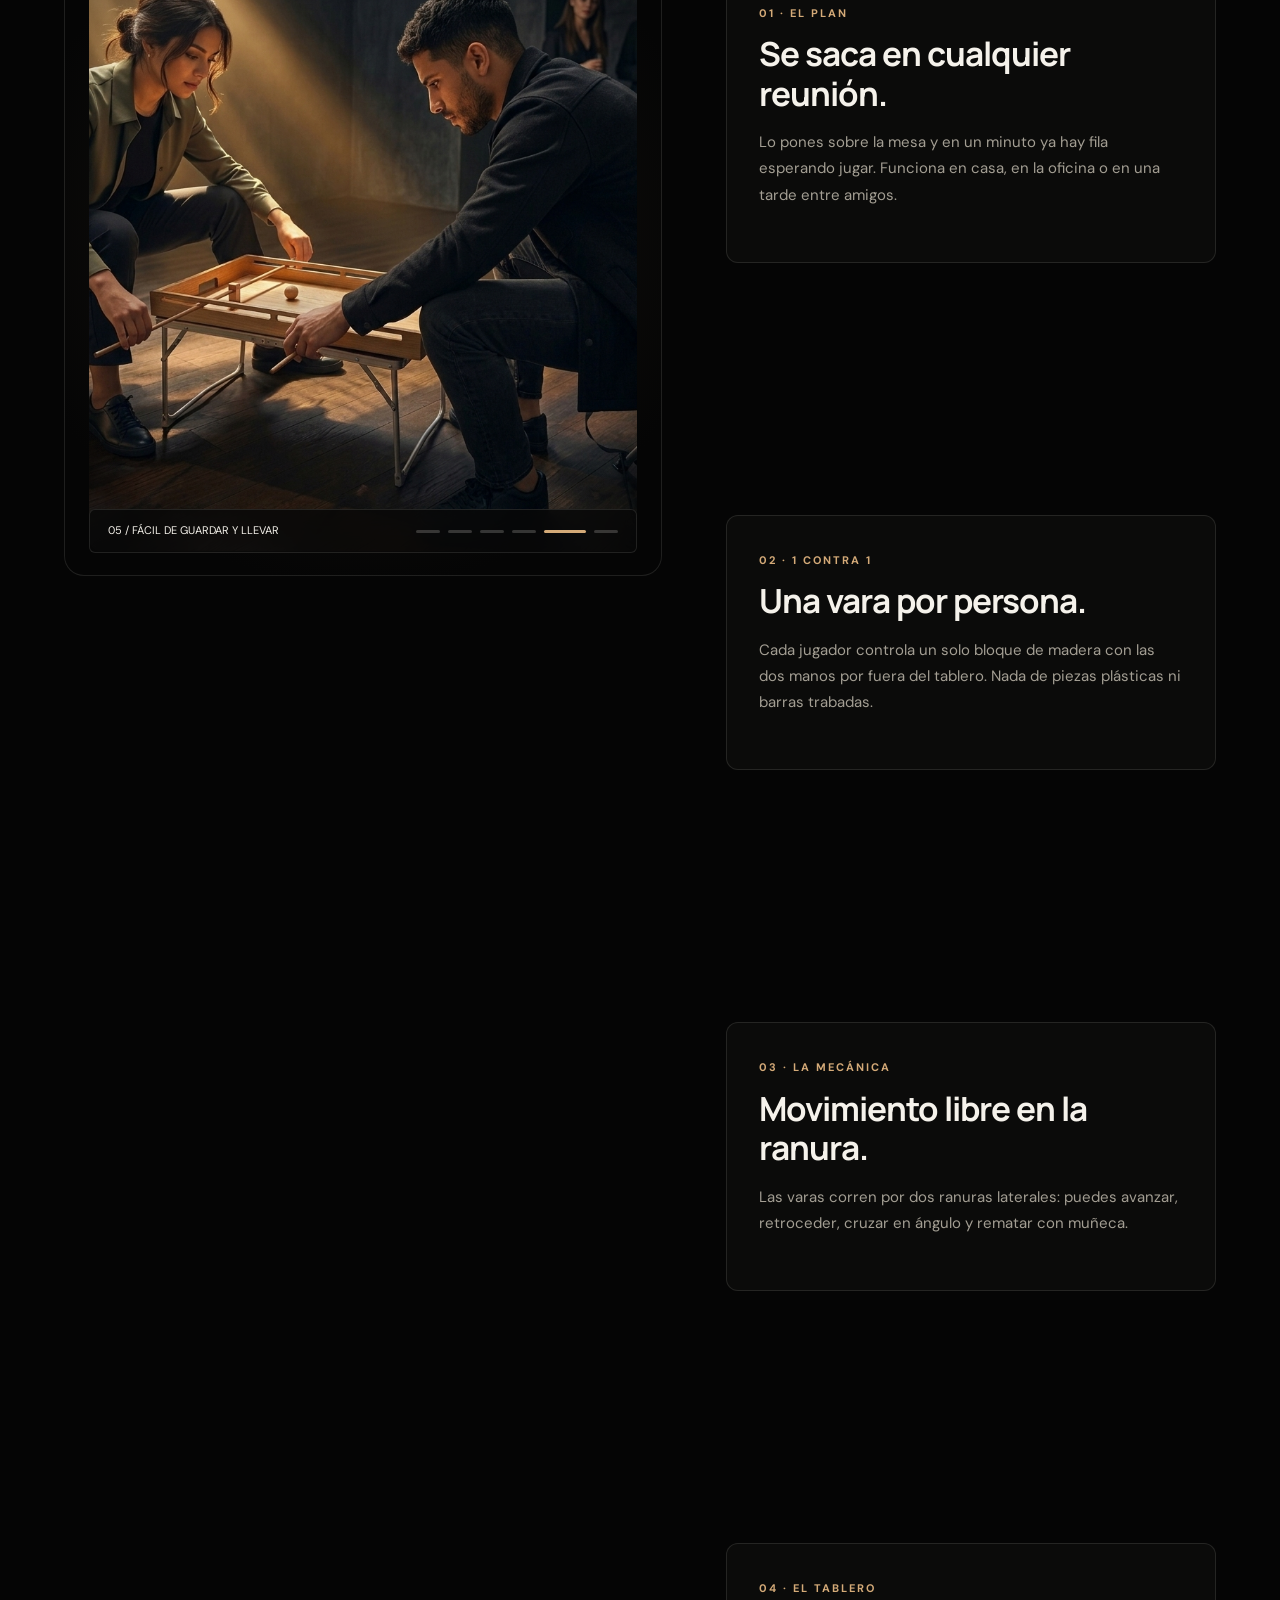
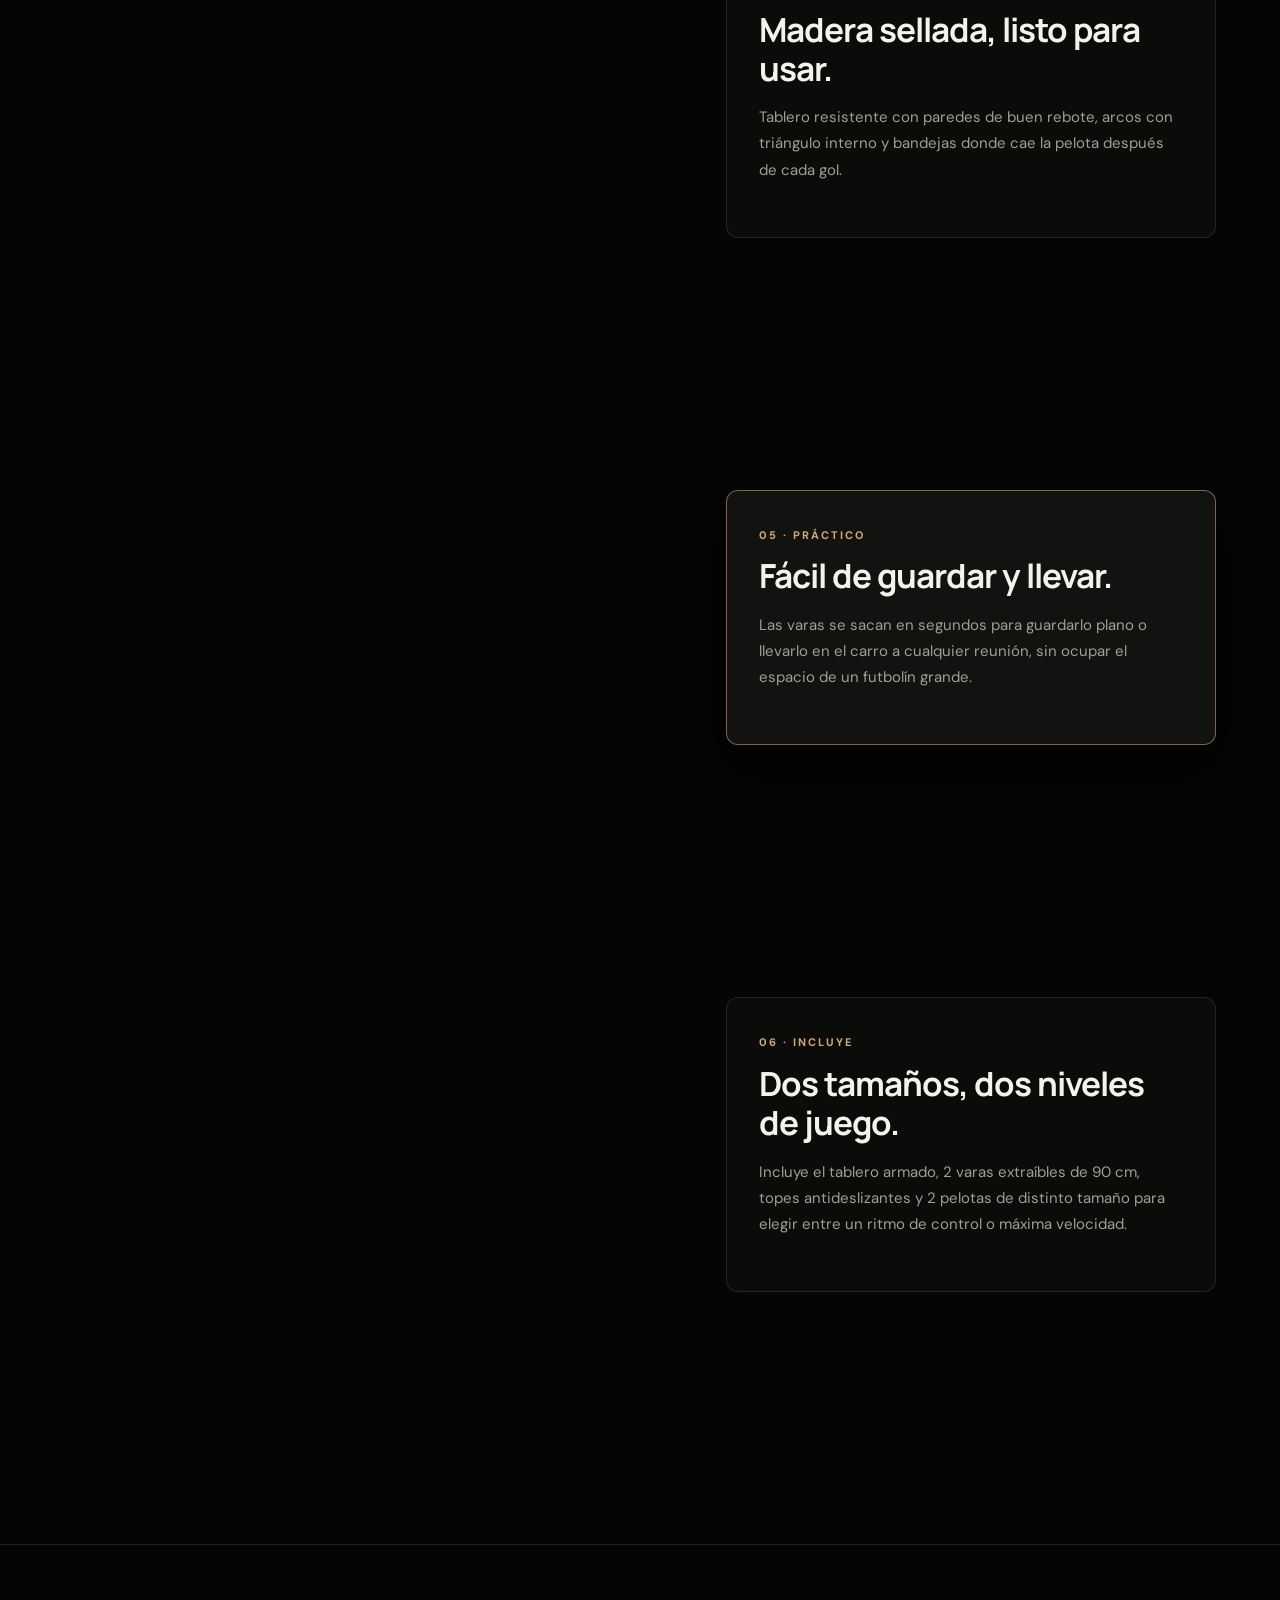
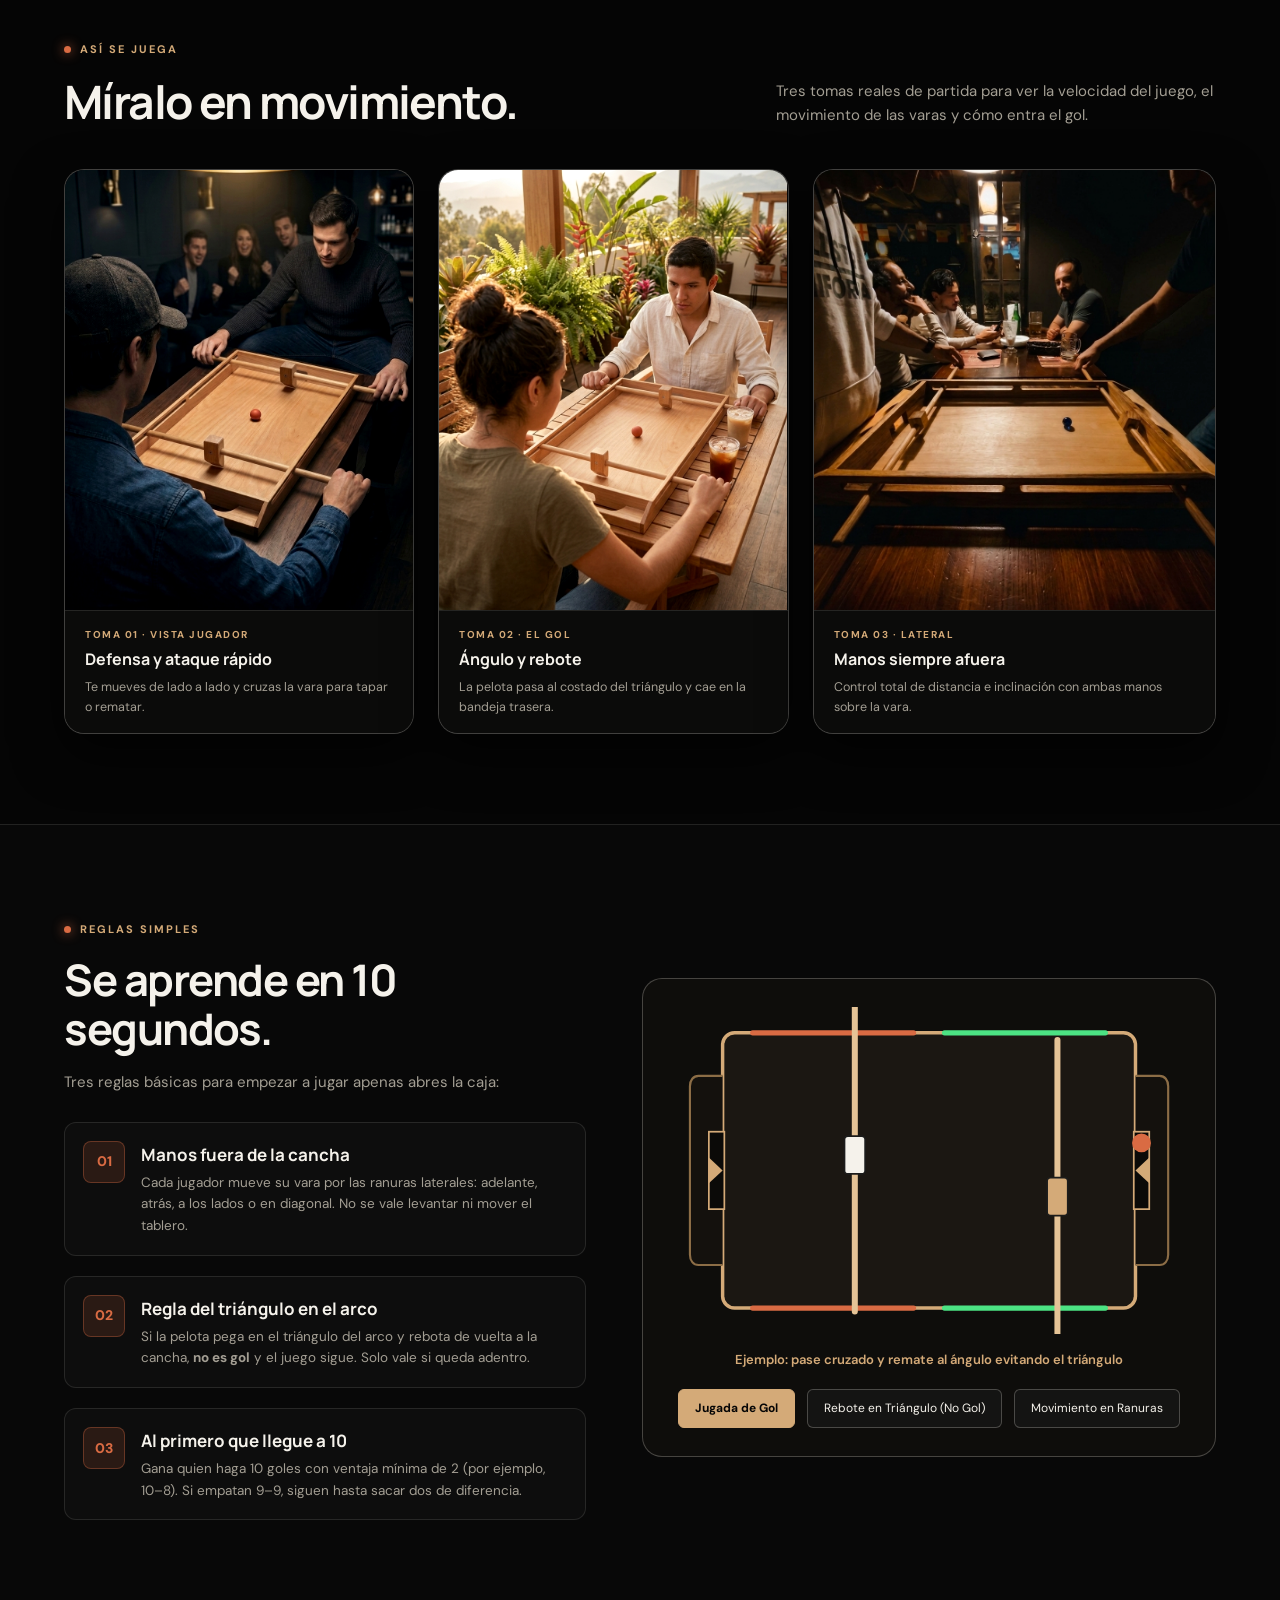
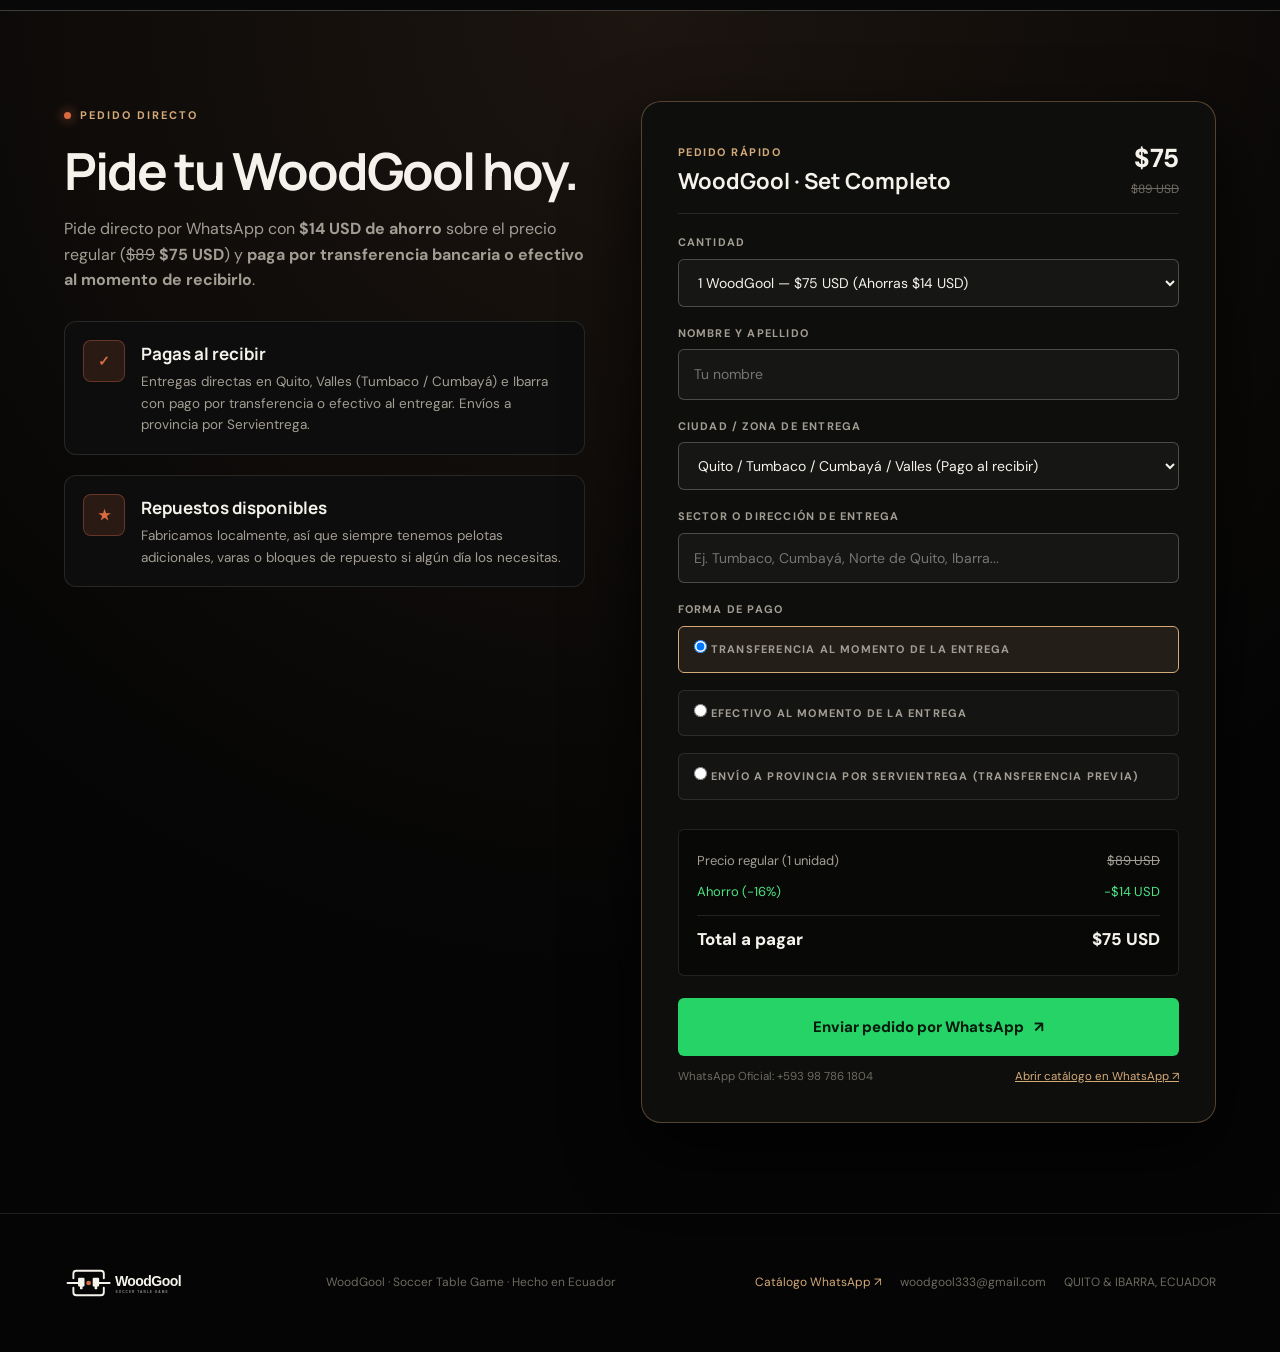
==== commit db81402b: "Restore crisp duelo-pov.mp4 video on website instead of bar recording" ====
--- a/index.html
+++ b/index.html
@@ -263,12 +263,12 @@
       <div class="video-grid">
         <article class="video-card">
           <video autoplay muted loop playsinline preload="auto" poster="assets/duelo-lounge.jpg">
-            <source src="assets/duelo-bar-real.mp4" type="video/mp4">
+            <source src="assets/duelo-pov.mp4" type="video/mp4">
           </video>
           <div class="video-card-caption">
-            <span>TOMA 01 · PARTIDA REAL EN BAR</span>
-            <h3>Ritmo real en mesa</h3>
-            <p>Nuestro WoodGool en plena partida entre amigos: ida y vuelta sin pausas.</p>
+            <span>TOMA 01 · VISTA JUGADOR</span>
+            <h3>Defensa y ataque rápido</h3>
+            <p>Te mueves de lado a lado y cruzas la vara para tapar o rematar.</p>
           </div>
         </article>
 
